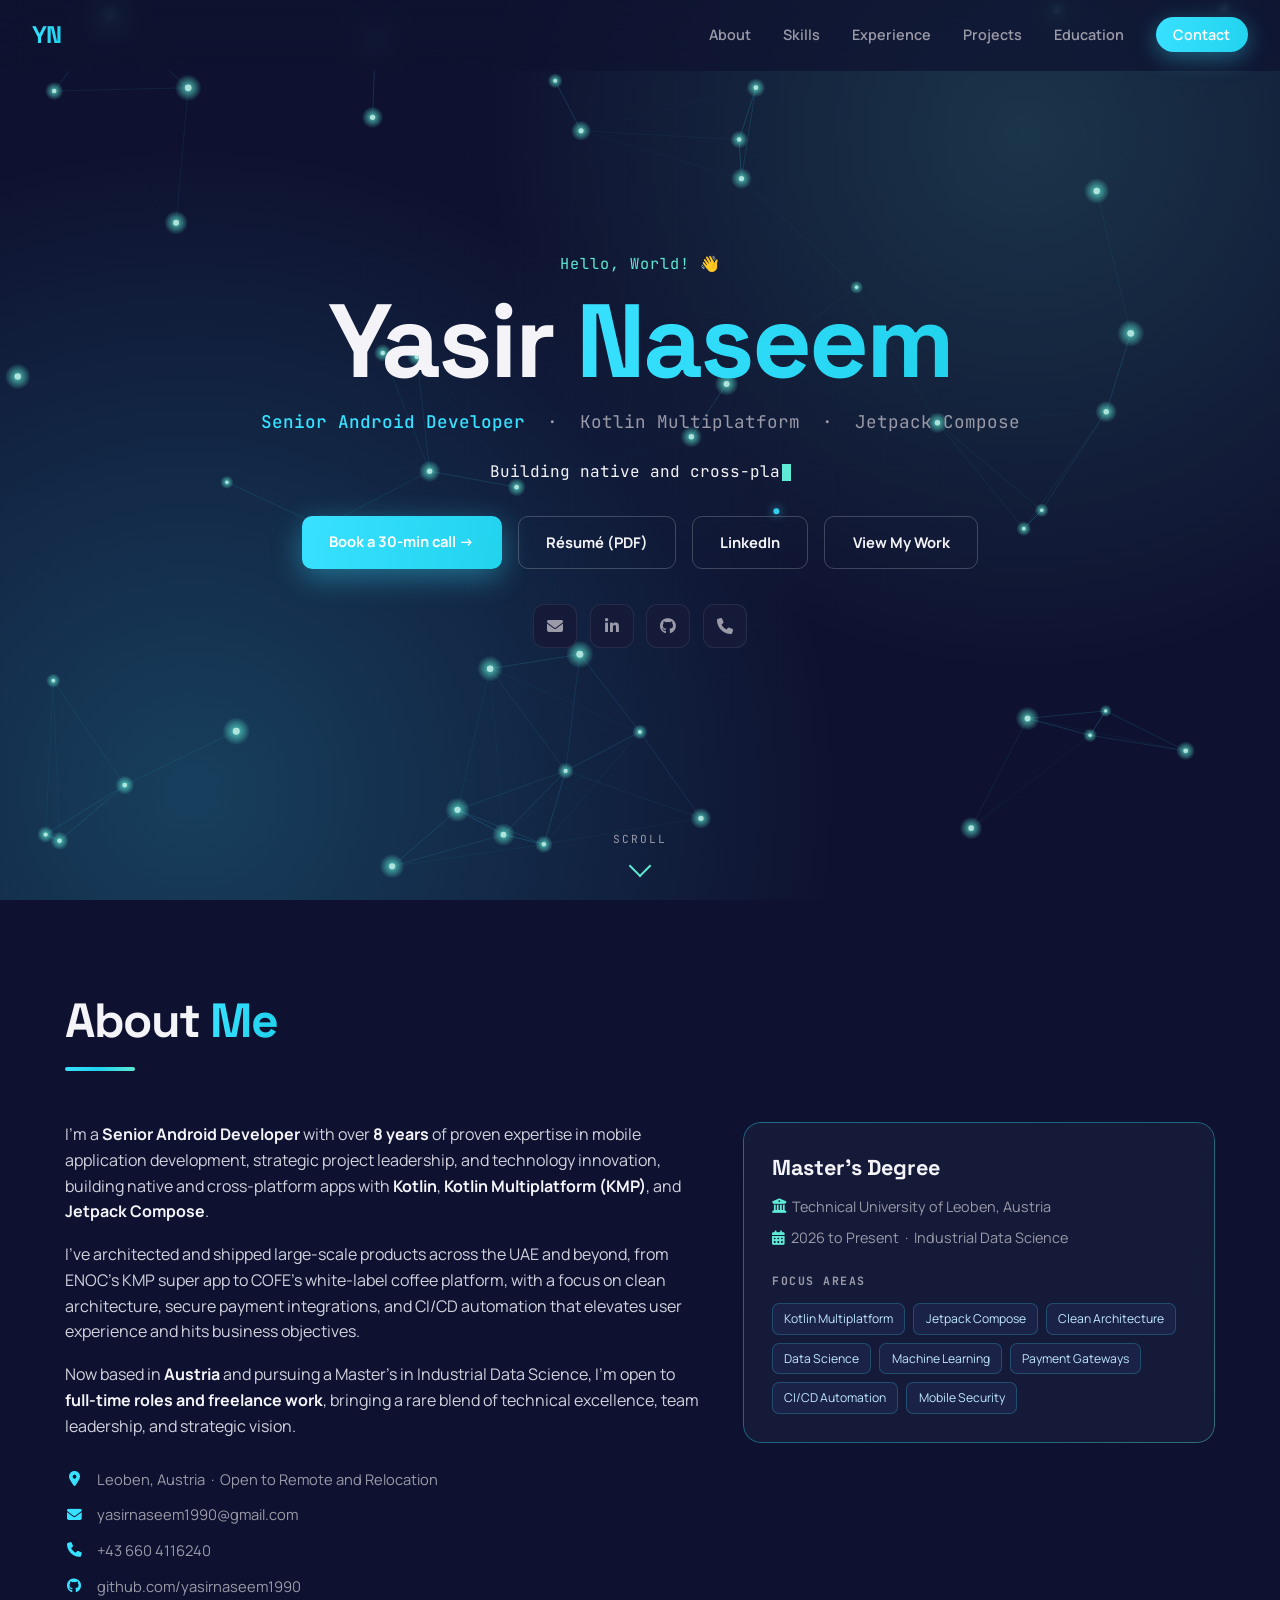
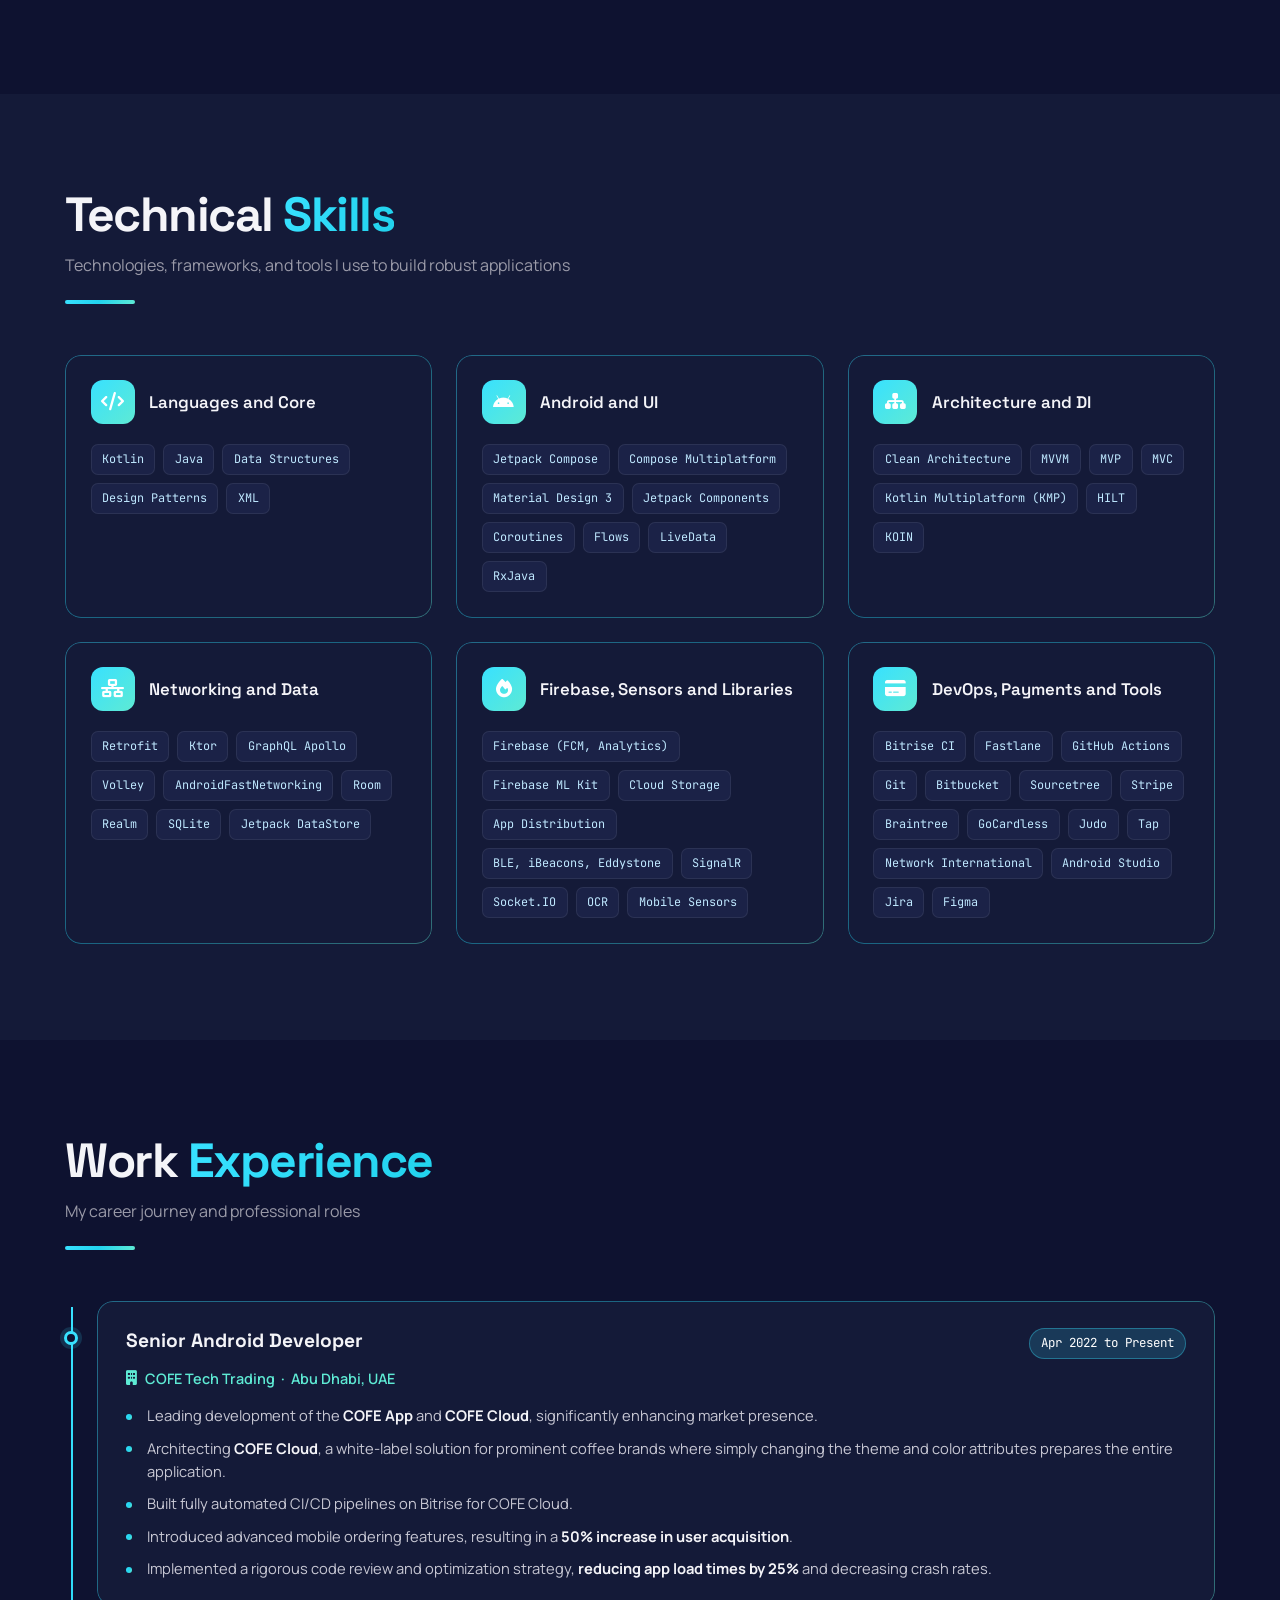
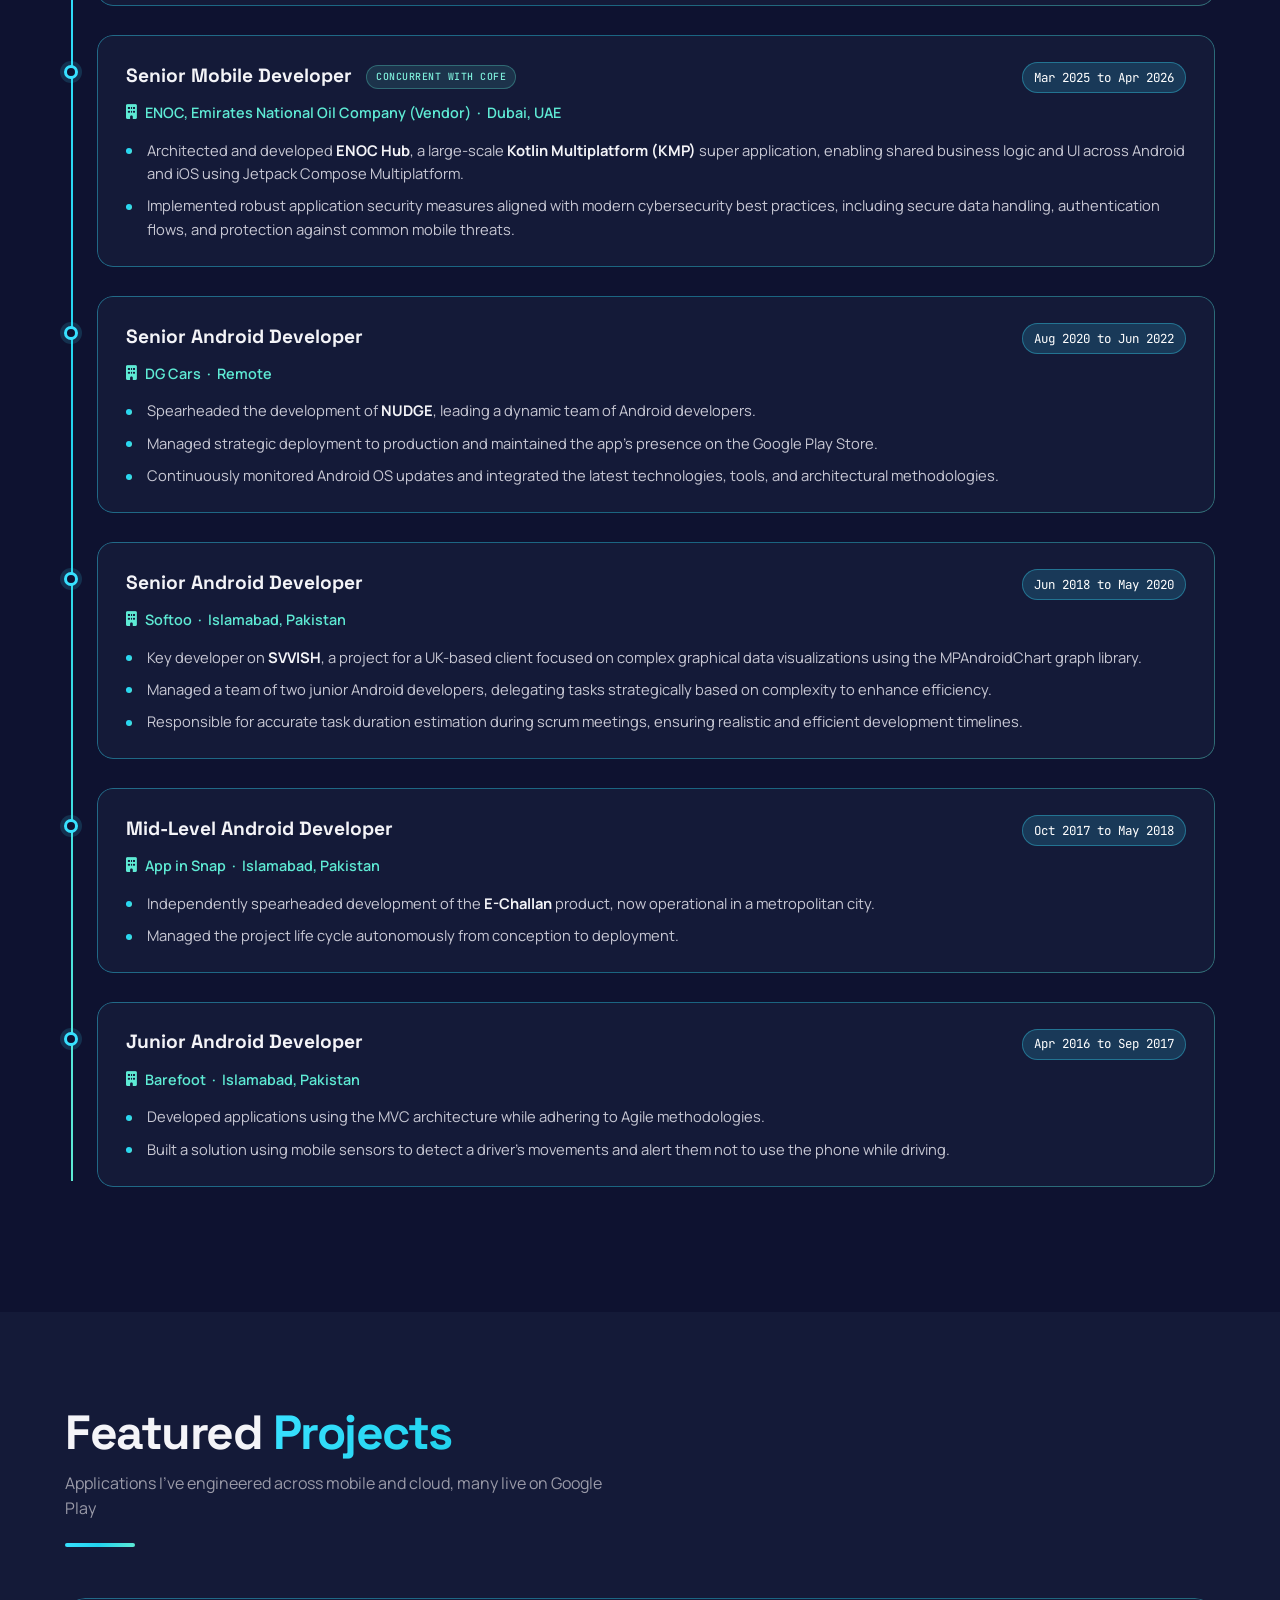
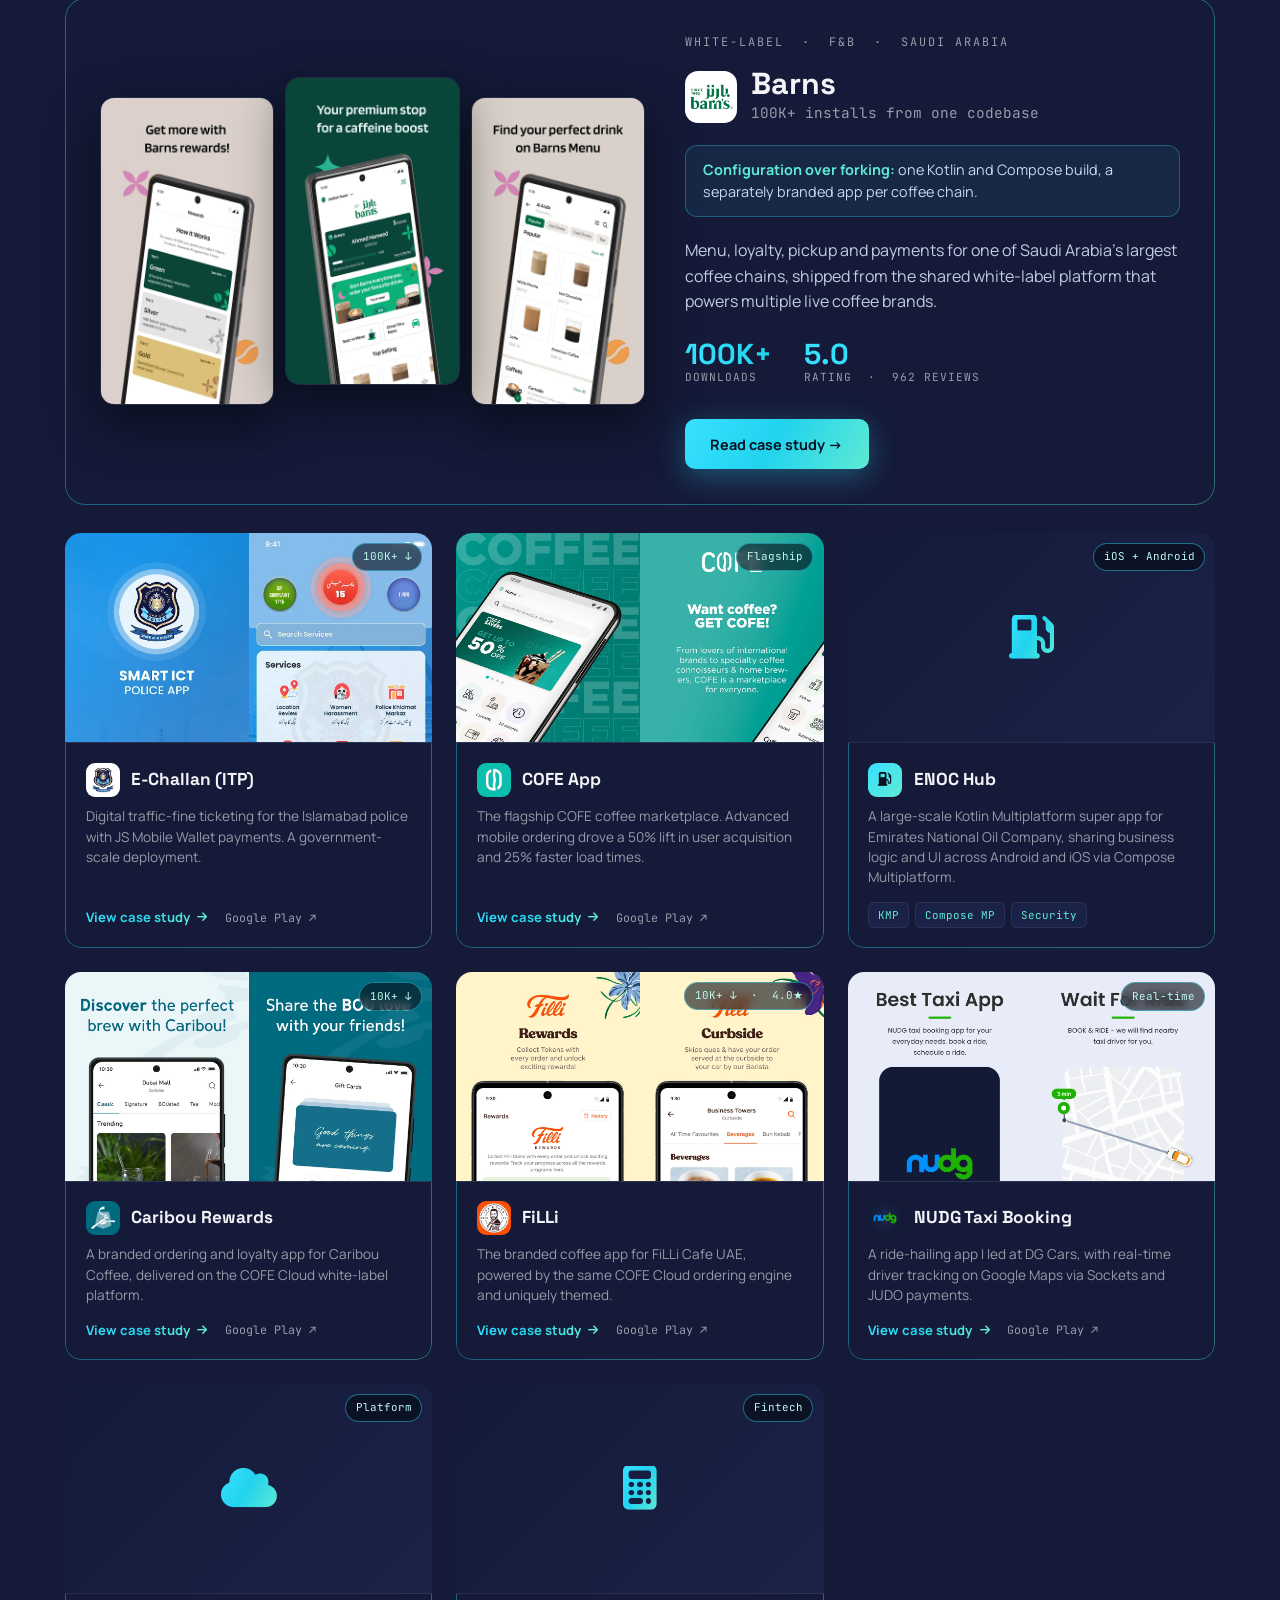
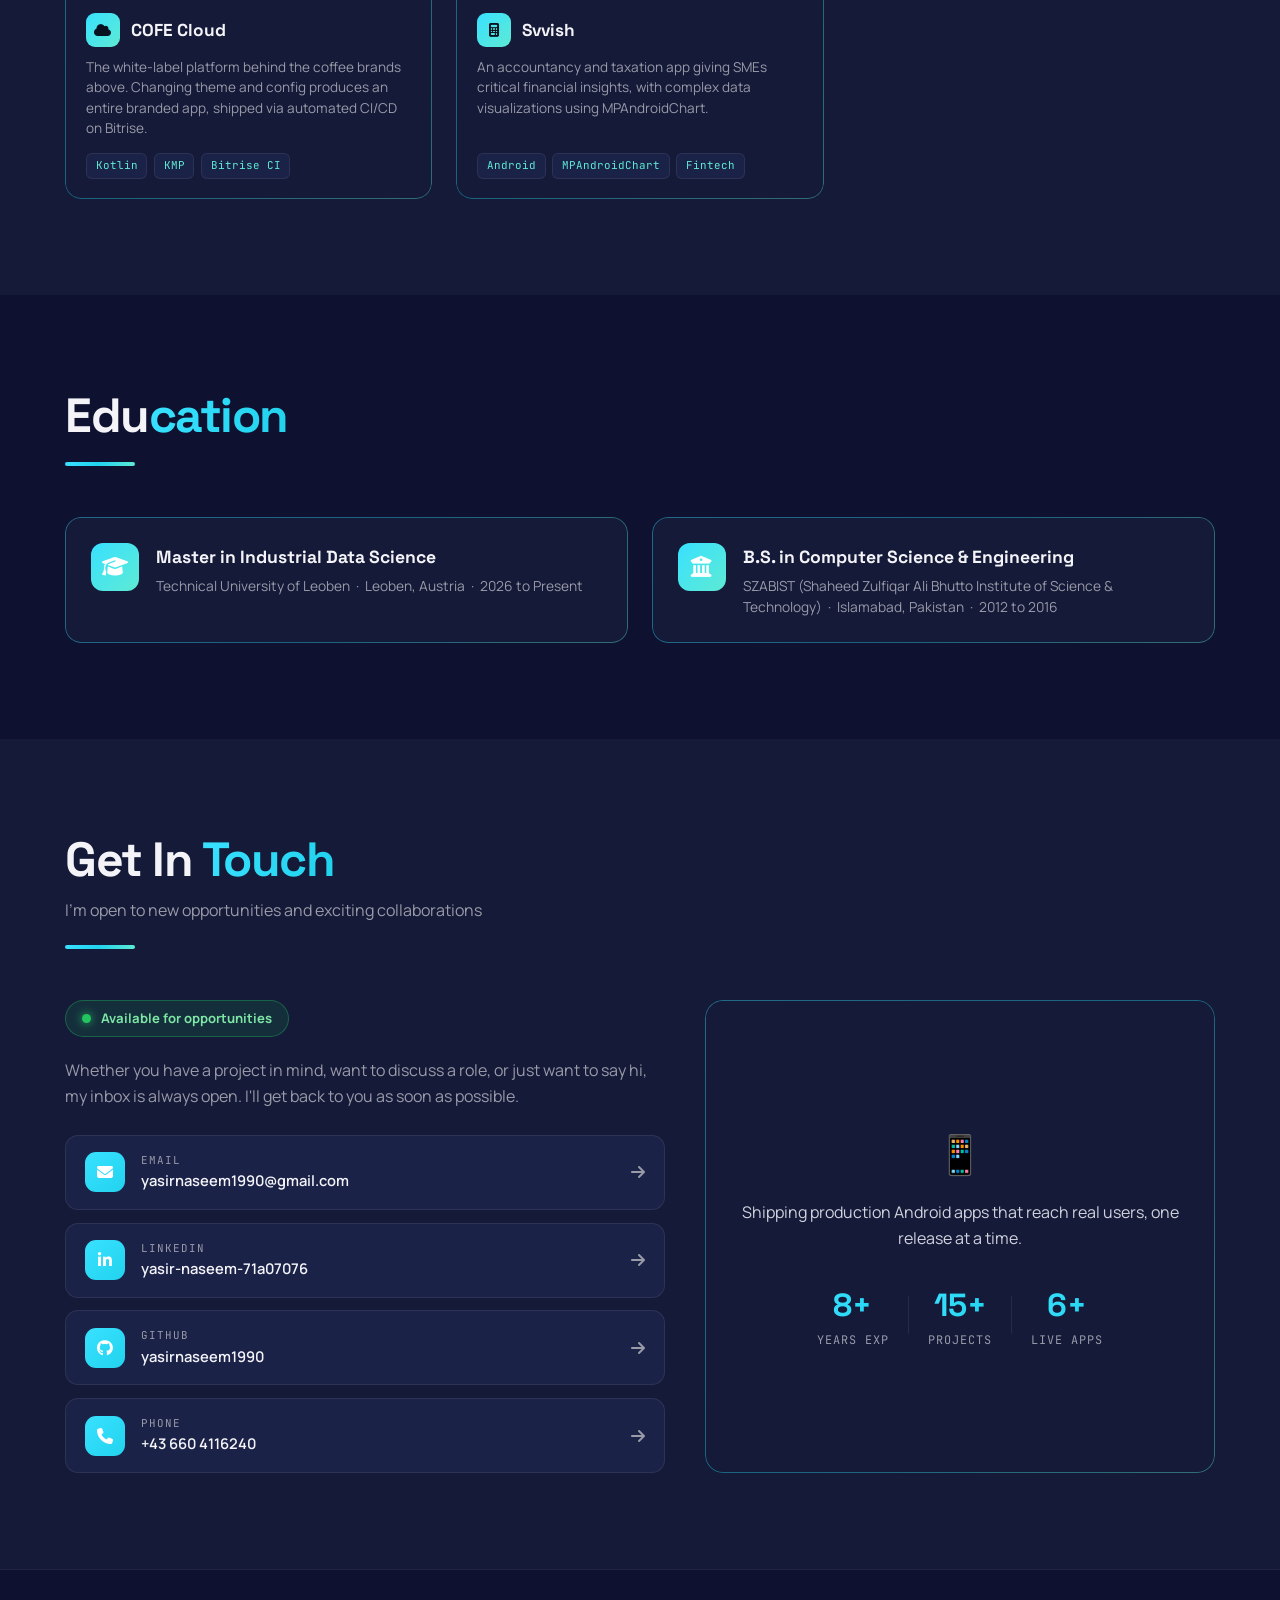
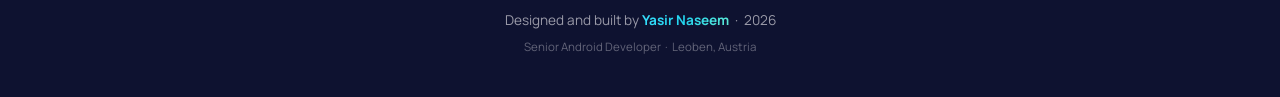
==== index.html @ 38075569 "Add files via upload" ====
<!DOCTYPE html>
<html lang="en">
<head>
    <meta charset="UTF-8">
    <meta name="viewport" content="width=device-width, initial-scale=1.0">
    <title>Yasir Naseem · Senior Android Developer</title>
    <meta name="description" content="Portfolio of Yasir Naseem, Senior Android Developer with 8+ years building native and cross-platform mobile apps with Kotlin, Kotlin Multiplatform (KMP), and Jetpack Compose.">
    <link rel="preconnect" href="https://fonts.googleapis.com">
    <link rel="preconnect" href="https://fonts.gstatic.com" crossorigin>
    <link href="https://fonts.googleapis.com/css2?family=Space+Grotesk:wght@400;500;600;700&family=Manrope:wght@400;500;600;700;800&family=JetBrains+Mono:wght@400;500;700&display=swap" rel="stylesheet">
    <link rel="stylesheet" href="https://cdnjs.cloudflare.com/ajax/libs/font-awesome/6.5.0/css/all.min.css">
    <style>
        *,*::before,*::after{margin:0;padding:0;box-sizing:border-box}

        :root{
            --bg:#0e1230;
            --bg2:#141a38;
            --bg3:#1b2247;
            --purple:#38e1ff;
            --magenta:#22d3ee;
            --orange:#5eead4;
            --grad:linear-gradient(120deg,#38e1ff 0%,#22d3ee 48%,#5eead4 100%);
            --txt:#f4f4f8;
            --txt2:#9a9aa8;
            --line:rgba(255,255,255,.08);
        }

        html{scroll-behavior:smooth}
        body{
            font-family:'Manrope',sans-serif;
            background:var(--bg);color:var(--txt);
            line-height:1.6;overflow-x:hidden;
        }
        img{max-width:100%}
        ::selection{background:rgba(56,225,255,.4)}
        ::-webkit-scrollbar{width:6px}
        ::-webkit-scrollbar-track{background:#0e1230}
        ::-webkit-scrollbar-thumb{background:var(--purple);border-radius:4px}

        .grad-text{
            background:linear-gradient(100deg,#38e1ff,#22d3ee,#5eead4,#38e1ff);
            background-size:300% 100%;
            -webkit-background-clip:text;background-clip:text;color:transparent;
            animation:flow 7s linear infinite;
        }
        @keyframes flow{to{background-position:300% 0}}

        /* gradient border helper */
        .gborder{position:relative;background:var(--bg2)}
        .gborder::before{
            content:"";position:absolute;inset:0;border-radius:inherit;padding:1px;
            background:linear-gradient(130deg,#38e1ff,#22d3ee,#5eead4);
            -webkit-mask:linear-gradient(#000 0 0) content-box,linear-gradient(#000 0 0);
            -webkit-mask-composite:xor;mask-composite:exclude;
            pointer-events:none;opacity:.4;transition:opacity .3s;
        }
        .gborder:hover::before{opacity:1}

        /* ── NAV ── */
        nav{
            position:fixed;top:0;width:100%;z-index:1000;
            padding:1rem 2rem;display:flex;justify-content:space-between;align-items:center;
            backdrop-filter:blur(14px);background:rgba(14,18,48,.72);
            border-bottom:1px solid transparent;transition:border-color .3s;
        }
        nav.scrolled{border-color:var(--line)}
        .nav-logo{font-family:'Space Grotesk';font-size:1.5rem;font-weight:700;text-decoration:none;letter-spacing:-1px}
        .nav-links{display:flex;gap:2rem;list-style:none}
        .nav-links a{color:var(--txt2);text-decoration:none;font-size:.9rem;font-weight:600;transition:color .25s;position:relative}
        .nav-links a:hover,.nav-links a.active{color:var(--txt)}
        .nav-links a.active::after{content:"";position:absolute;left:0;right:0;bottom:-6px;height:2px;background:var(--grad);border-radius:2px}
        .nav-links a.nav-cta{
            padding:.5rem 1.1rem;border-radius:100px;color:#fff;
            background:linear-gradient(100deg,var(--purple),var(--magenta));
            box-shadow:0 6px 22px rgba(56,225,255,.35);
        }
        .nav-links a.nav-cta:hover{color:#fff;filter:brightness(1.1)}
        .nav-links a.nav-cta::after{display:none}
        .hamburger{display:none;flex-direction:column;gap:5px;cursor:pointer}
        .hamburger span{width:24px;height:2px;background:var(--txt);border-radius:2px;transition:.3s}

        /* ── HERO ── */
        #hero{position:relative;min-height:100vh;display:flex;align-items:center;justify-content:center;text-align:center;overflow:hidden;padding:0 1.5rem}
        .hero-glow{position:absolute;inset:0;z-index:0;
            background:
                radial-gradient(circle at 80% 15%,rgba(94,234,212,.16),transparent 42%),
                radial-gradient(circle at 15% 88%,rgba(56,225,255,.22),transparent 48%);}
        .hero-canvas{position:absolute;inset:0;width:100%;height:100%;z-index:0;opacity:.9}
        .hero-grid{position:absolute;inset:0;z-index:0;opacity:.28;
            background-image:linear-gradient(rgba(255,255,255,.03) 1px,transparent 1px),linear-gradient(90deg,rgba(255,255,255,.03) 1px,transparent 1px);
            background-size:52px 52px;
            -webkit-mask:radial-gradient(circle at 50% 45%,#000,transparent 72%);
            mask:radial-gradient(circle at 50% 45%,#000,transparent 72%);}
        .hero-content{position:relative;z-index:2;max-width:900px}
        .hero-greeting{font-family:'JetBrains Mono';color:var(--orange);font-size:.95rem;letter-spacing:1px;margin-bottom:1rem}
        .hero-name{font-family:'Space Grotesk';font-weight:700;font-size:clamp(3rem,10vw,6.5rem);line-height:.95;letter-spacing:-3px}
        .hero-tagline{font-family:'JetBrains Mono';color:var(--txt2);margin-top:1.1rem;font-size:clamp(.85rem,2.2vw,1.1rem)}
        .hero-tagline b{color:var(--purple);font-weight:500}
        .hero-typing{font-size:1rem;color:var(--txt);margin-top:1.4rem;min-height:1.6rem;font-family:'JetBrains Mono'}
        .cursor{display:inline-block;width:9px;height:1.1rem;background:var(--orange);margin-left:2px;vertical-align:middle;animation:blink 1s steps(2) infinite}
        @keyframes blink{50%{opacity:0}}
        .hero-btns{display:flex;gap:1rem;justify-content:center;margin-top:2rem;flex-wrap:wrap}
        .btn-primary,.btn-outline{padding:.85rem 1.7rem;border-radius:10px;font-weight:700;font-size:.92rem;text-decoration:none;transition:.25s;display:inline-block}
        .btn-primary{background:linear-gradient(100deg,var(--purple),var(--magenta));color:#fff;box-shadow:0 8px 30px rgba(56,225,255,.4)}
        .btn-primary:hover{transform:translateY(-2px);filter:brightness(1.08)}
        .btn-outline{border:1px solid rgba(255,255,255,.2);color:var(--txt)}
        .btn-outline:hover{border-color:var(--orange);color:var(--orange)}
        .hero-socials{display:flex;gap:.8rem;justify-content:center;margin-top:2.2rem}
        .social-btn{width:44px;height:44px;border-radius:11px;display:grid;place-items:center;color:var(--txt2);text-decoration:none;background:var(--bg2);border:1px solid var(--line);transition:.25s}
        .social-btn:hover{color:#fff;border-color:transparent;background:linear-gradient(135deg,var(--purple),var(--orange));transform:translateY(-3px)}
        .scroll-hint{position:absolute;bottom:1.6rem;left:50%;transform:translateX(-50%);z-index:2;text-align:center;color:var(--txt2)}
        .scroll-hint span{font-family:'JetBrains Mono';font-size:.7rem;letter-spacing:2px;text-transform:uppercase}
        .arrow-down{width:16px;height:16px;border-right:2px solid var(--orange);border-bottom:2px solid var(--orange);transform:rotate(45deg);margin:.5rem auto 0;animation:bounce 1.8s infinite}
        @keyframes bounce{0%,100%{transform:rotate(45deg) translate(0,0)}50%{transform:rotate(45deg) translate(5px,5px)}}

        /* ── SECTION SHELL ── */
        section{padding:6rem 2rem;position:relative}
        .full-wrap{background:var(--bg2)}
        .wrap,.inner{max-width:1150px;margin:0 auto}
        .sec-head{margin-bottom:3.2rem}
        .sec-title{font-family:'Space Grotesk';font-size:clamp(2rem,5vw,3rem);font-weight:700;letter-spacing:-1.5px;line-height:1.05}
        .sec-sub{color:var(--txt2);margin-top:.8rem;font-size:1rem;max-width:560px}
        .sec-line{width:70px;height:4px;background:var(--grad);border-radius:4px;margin-top:1.3rem}

        /* reveal */
        .reveal{opacity:0;transform:translateY(28px);transition:opacity .7s ease,transform .7s ease}
        .reveal.in{opacity:1;transform:none}
        .reveal.d1{transition-delay:.1s}.reveal.d2{transition-delay:.2s}.reveal.d3{transition-delay:.3s}

        /* ── ABOUT ── */
        .about-grid{display:grid;grid-template-columns:1.15fr .85fr;gap:2.5rem;align-items:start}
        .about-text p{margin-bottom:1.1rem;color:#d2d2de}
        .about-text strong{color:var(--txt);font-weight:700}
        .about-meta{margin-top:1.8rem;display:flex;flex-direction:column;gap:.75rem}
        .meta-row{display:flex;align-items:center;gap:.85rem;color:var(--txt2);font-size:.92rem}
        .meta-row i{color:var(--purple);width:18px;text-align:center}
        .meta-row a{color:var(--txt2);text-decoration:none;transition:color .2s}
        .meta-row a:hover{color:var(--orange)}
        .edu-card{border-radius:18px;padding:1.8rem}
        .edu-card h3{font-family:'Space Grotesk';font-size:1.35rem;font-weight:700}
        .edu-card .uni,.edu-card .yr{color:var(--txt2);font-size:.9rem;margin-top:.55rem;display:flex;align-items:center}
        .edu-card .uni i,.edu-card .yr i{color:var(--orange)}
        .cw{margin-top:1.4rem}
        .cw h4{font-family:'JetBrains Mono';font-size:.72rem;text-transform:uppercase;letter-spacing:1.5px;color:var(--txt2);margin-bottom:.8rem}
        .cw-tags{display:flex;flex-wrap:wrap;gap:.5rem}
        .cw-tag{font-size:.76rem;padding:.32rem .7rem;border-radius:7px;background:var(--bg3);border:1px solid rgba(56,225,255,.22);color:#bfe8ff}

        /* ── SKILLS ── */
        .skills-grid{display:grid;grid-template-columns:repeat(auto-fit,minmax(280px,1fr));gap:1.5rem}
        .skill-box{border-radius:16px;padding:1.6rem}
        .skill-box-head{display:flex;align-items:center;gap:.9rem;margin-bottom:1.2rem}
        .skill-ico{width:44px;height:44px;border-radius:12px;display:grid;place-items:center;font-size:1.15rem;color:#fff;background:linear-gradient(135deg,var(--purple),var(--orange))}
        .skill-box-name{font-family:'Space Grotesk';font-weight:600;font-size:1.05rem}
        .skill-pills{display:flex;flex-wrap:wrap;gap:.5rem}
        .pill{font-family:'JetBrains Mono';font-size:.74rem;padding:.32rem .65rem;border-radius:7px;background:var(--bg3);border:1px solid rgba(255,255,255,.07);color:#bfe8ff}

        /* ── EXPERIENCE ── */
        .timeline{position:relative;padding-left:2rem}
        .timeline::before{content:"";position:absolute;left:6px;top:6px;bottom:6px;width:2px;background:linear-gradient(var(--purple),var(--magenta),var(--orange))}
        .tl-item{position:relative;margin-bottom:1.8rem}
        .tl-dot{position:absolute;left:-2rem;top:1.9rem;width:14px;height:14px;border-radius:50%;background:var(--bg);border:3px solid var(--purple);box-shadow:0 0 0 4px rgba(56,225,255,.15);transform:translateX(-1px)}
        .exp-card{border-radius:16px;padding:1.6rem 1.8rem}
        .exp-top{display:flex;justify-content:space-between;align-items:baseline;flex-wrap:wrap;gap:.4rem}
        .exp-role{font-family:'Space Grotesk';font-size:1.2rem;font-weight:700}
        .concur{display:inline-block;vertical-align:middle;margin-left:.6rem;font-family:'JetBrains Mono';font-size:.62rem;font-weight:500;letter-spacing:.5px;text-transform:uppercase;padding:.2rem .55rem;border-radius:100px;color:#7ff0dd;background:rgba(94,234,212,.12);border:1px solid rgba(94,234,212,.3)}
        .exp-period{font-family:'JetBrains Mono';font-size:.78rem;color:#fff;padding:.28rem .7rem;border-radius:100px;background:rgba(56,225,255,.16);border:1px solid rgba(56,225,255,.35)}
        .exp-co{color:var(--orange);font-size:.9rem;font-weight:600;margin:.5rem 0 .9rem;display:flex;align-items:center;gap:.5rem}
        .exp-list{list-style:none;display:flex;flex-direction:column;gap:.55rem}
        .exp-list li{position:relative;padding-left:1.3rem;color:#c8c8d4;font-size:.92rem}
        .exp-list li::before{content:"";position:absolute;left:0;top:.6rem;width:6px;height:6px;border-radius:50%;background:var(--grad)}
        .exp-list strong{color:var(--txt);font-weight:700}

        /* ── PROJECTS ── */
        .projects-grid{display:grid;grid-template-columns:repeat(auto-fit,minmax(300px,1fr));gap:1.5rem}
        .proj-card{border-radius:16px;padding:1.6rem;display:flex;flex-direction:column;transition:transform .25s}
        .proj-card:hover{transform:translateY(-5px)}
        .proj-head{display:flex;justify-content:space-between;align-items:center;margin-bottom:1rem}
        .proj-ico{width:46px;height:46px;border-radius:12px;display:grid;place-items:center;font-size:1.25rem;color:#fff;background:linear-gradient(135deg,var(--purple),var(--magenta))}
        .proj-ico.logo{background:#fff;overflow:hidden}
        .proj-ico.logo img{width:100%;height:100%;object-fit:cover}
        .proj-date{font-family:'JetBrains Mono';font-size:.7rem;color:var(--txt2);text-align:right}
        .proj-name{font-family:'Space Grotesk';font-size:1.2rem;font-weight:700;margin-bottom:.55rem}
        .proj-desc{color:var(--txt2);font-size:.88rem;line-height:1.55;flex:1}
        .proj-tech{display:flex;flex-wrap:wrap;gap:.4rem;margin-top:1rem}
        .tech-tag{font-family:'JetBrains Mono';font-size:.68rem;background:var(--bg3);border:1px solid rgba(255,255,255,.07);color:var(--orange);padding:.22rem .55rem;border-radius:6px}
        .proj-link{display:inline-flex;align-items:center;gap:.45rem;margin-top:1.1rem;font-size:.82rem;font-weight:700;color:#fff;text-decoration:none;transition:gap .25s}
        .proj-link span{background:var(--grad);-webkit-background-clip:text;background-clip:text;color:transparent}
        .proj-link:hover{gap:.75rem}
        .proj-link i{font-size:.72rem;color:var(--orange)}
        .proj-actions{display:flex;align-items:center;gap:1.1rem;margin-top:1.1rem;flex-wrap:wrap}
        .proj-actions .proj-link{margin-top:0}
        .proj-play{font-family:'JetBrains Mono';font-size:.73rem;color:var(--txt2);text-decoration:none;transition:color .2s}
        .proj-play:hover{color:var(--orange)}
        /* ── Featured front-cover card ── */
        .feat{display:grid;grid-template-columns:1.1fr 1fr;gap:2.5rem;align-items:center;border-radius:20px;padding:2.2rem;margin-bottom:1.8rem}
        .feat-shots{display:flex;gap:.7rem;align-items:center;justify-content:center}
        .feat-shots img{width:32%;border-radius:14px;border:1px solid var(--line);box-shadow:0 18px 50px rgba(0,0,0,.5)}
        .feat-shots img:nth-child(2){transform:translateY(-20px)}
        .feat-kicker{font-family:'JetBrains Mono';font-size:.74rem;letter-spacing:2px;text-transform:uppercase;color:var(--txt2);margin-bottom:1rem}
        .feat-head{display:flex;align-items:center;gap:.9rem;margin-bottom:1.2rem}
        .feat-head .fl{width:52px;height:52px;border-radius:13px;overflow:hidden;background:#fff;flex-shrink:0}
        .feat-head .fl img{width:100%;height:100%;object-fit:cover}
        .feat-head h3{font-family:'Space Grotesk';font-size:1.9rem;font-weight:700;line-height:1.05}
        .feat-head .sub{color:var(--txt2);font-size:.9rem;font-family:'JetBrains Mono'}
        .feat-pill{border:1px solid rgba(56,225,255,.3);background:rgba(56,225,255,.07);border-radius:12px;padding:.85rem 1.05rem;font-size:.9rem;line-height:1.5;color:#c8d8f0;margin-bottom:1.3rem}
        .feat-pill b{color:#5eead4}
        .feat-desc{color:#c3cbe6;margin-bottom:1.6rem;max-width:520px}
        .feat-cta{display:flex;align-items:center;gap:2rem;flex-wrap:wrap}
        .feat-stat{display:flex;flex-direction:column}
        .feat-stat .num{font-family:'Space Grotesk';font-size:1.8rem;font-weight:700;line-height:1}
        .feat-stat .lbl{font-family:'JetBrains Mono';font-size:.7rem;text-transform:uppercase;letter-spacing:1px;color:var(--txt2)}
        .feat-btn{padding:.85rem 1.6rem;border-radius:10px;font-weight:700;font-size:.9rem;text-decoration:none;color:#06121f;background:var(--grad);box-shadow:0 8px 30px rgba(56,225,255,.3);transition:.2s;display:inline-flex;align-items:center;gap:.5rem}
        .feat-btn:hover{transform:translateY(-2px)}
        /* ── Showcase grid ── */
        .showcase{display:grid;grid-template-columns:repeat(auto-fill,minmax(300px,1fr));gap:1.5rem}
        .vcard{border-radius:16px;overflow:hidden;display:flex;flex-direction:column}
        .vcard-media{display:flex;height:210px;overflow:hidden;background:var(--bg3);position:relative;border-bottom:1px solid var(--line)}
        .vcard-media img{width:50%;height:100%;object-fit:cover;object-position:top}
        .vcard-media.single img{width:100%;object-fit:cover;object-position:center}
        .vcard-media.grad{display:grid;place-items:center;background:linear-gradient(135deg,#141a38,#1b2247)}
        .vcard-media.grad i{font-size:2.8rem;background:var(--grad);-webkit-background-clip:text;background-clip:text;color:transparent}
        .vcard-media .dl{position:absolute;top:10px;right:10px;font-family:'JetBrains Mono';font-size:.68rem;background:rgba(6,10,20,.6);backdrop-filter:blur(4px);color:#bff8ee;padding:.28rem .6rem;border-radius:100px;border:1px solid rgba(56,225,255,.45)}
        .vcard-body{padding:1.2rem 1.3rem;display:flex;flex-direction:column;gap:.6rem;flex:1}
        .vcard-top{display:flex;align-items:center;gap:.7rem}
        .vcard-top .vl{width:34px;height:34px;border-radius:9px;overflow:hidden;background:#fff;flex-shrink:0}
        .vcard-top .vl img{width:100%;height:100%;object-fit:cover}
        .vcard-top h4{font-family:'Space Grotesk';font-size:1.08rem;font-weight:700}
        .vcard-body p{color:var(--txt2);font-size:.85rem;line-height:1.5;flex:1}
        .vcard .proj-actions{margin-top:.3rem}
        @media(max-width:760px){.feat{grid-template-columns:1fr;gap:1.6rem;padding:1.5rem}.feat-shots img:nth-child(2){transform:none}}

        /* ── EDUCATION ── */
        .edu-grid{display:grid;grid-template-columns:repeat(auto-fit,minmax(320px,1fr));gap:1.5rem}
        .ed-card{border-radius:16px;padding:1.6rem;display:flex;gap:1.1rem;align-items:flex-start}
        .ed-ico{width:48px;height:48px;border-radius:12px;display:grid;place-items:center;font-size:1.3rem;color:#fff;background:linear-gradient(135deg,var(--purple),var(--orange));flex-shrink:0}
        .ed-info h4{font-family:'Space Grotesk';font-size:1.1rem;font-weight:700;margin-bottom:.35rem}
        .ed-info p{color:var(--txt2);font-size:.86rem;line-height:1.5}

        /* ── CONTACT ── */
        .contact-grid{display:grid;grid-template-columns:1fr .85fr;gap:2.5rem;align-items:stretch}
        .avail-badge{display:inline-flex;align-items:center;gap:.6rem;font-size:.82rem;font-weight:700;padding:.45rem 1rem;border-radius:100px;background:rgba(34,197,94,.12);border:1px solid rgba(34,197,94,.35);color:#7ee6a4}
        .avail-dot{width:9px;height:9px;border-radius:50%;background:#22c55e;box-shadow:0 0 10px #22c55e}
        .contact-intro{color:var(--txt2);margin:1.3rem 0 1.6rem;font-size:1rem;line-height:1.6}
        .contact-links{display:flex;flex-direction:column;gap:.8rem}
        .cl-item{display:flex;align-items:center;gap:1rem;padding:1rem 1.2rem;border-radius:13px;text-decoration:none;background:var(--bg3);border:1px solid var(--line);transition:.25s}
        .cl-item:hover{border-color:transparent;background:linear-gradient(100deg,rgba(56,225,255,.16),rgba(94,234,212,.12))}
        .cl-ico{width:40px;height:40px;border-radius:11px;display:grid;place-items:center;color:#fff;background:linear-gradient(135deg,var(--purple),var(--magenta));flex-shrink:0}
        .cl-label{font-family:'JetBrains Mono';font-size:.68rem;text-transform:uppercase;letter-spacing:1px;color:var(--txt2)}
        .cl-val{color:var(--txt);font-weight:600;font-size:.92rem}
        .cl-arr{margin-left:auto;color:var(--txt2);transition:.25s}
        .cl-item:hover .cl-arr{color:var(--orange);transform:translateX(4px)}
        .stat-panel{border-radius:18px;padding:2.2rem;display:flex;flex-direction:column;justify-content:center;text-align:center}
        .stat-emoji{font-size:2.4rem;margin-bottom:1rem}
        .stat-panel>p{color:#d2d2de;font-size:1rem;margin-bottom:1.8rem}
        .stats{display:flex;align-items:center;justify-content:center;gap:1.2rem}
        .stat-num{font-family:'Space Grotesk';font-size:2rem;font-weight:700}
        .stat-lbl{font-size:.74rem;color:var(--txt2);text-transform:uppercase;letter-spacing:1px;font-family:'JetBrains Mono'}
        .stat-div{width:1px;height:38px;background:var(--line)}

        /* ── FOOTER ── */
        footer{text-align:center;padding:2.5rem 2rem;border-top:1px solid var(--line);color:var(--txt2);font-size:.85rem}
        footer span{background:var(--grad);-webkit-background-clip:text;background-clip:text;color:transparent;font-weight:700}

        /* ── RESPONSIVE ── */
        @media(max-width:820px){
            .about-grid,.contact-grid{grid-template-columns:1fr}
            .nav-links{position:fixed;top:0;right:-100%;height:100vh;width:70%;max-width:300px;flex-direction:column;justify-content:center;align-items:center;gap:2rem;background:rgba(14,18,48,.97);backdrop-filter:blur(20px);transition:right .35s;padding:2rem}
            .nav-links.open{right:0}
            .hamburger{display:flex;z-index:1001}
            section{padding:4.5rem 1.4rem}
        }
    </style>
</head>
<body>

<!-- ══ NAV ══ -->
<nav id="navbar">
    <a href="#hero" class="nav-logo grad-text">YN</a>
    <ul class="nav-links" id="navLinks">
        <li><a href="#about">About</a></li>
        <li><a href="#skills">Skills</a></li>
        <li><a href="#experience">Experience</a></li>
        <li><a href="#projects">Projects</a></li>
        <li><a href="#education">Education</a></li>
        <li><a href="#contact" class="nav-cta">Contact</a></li>
    </ul>
    <div class="hamburger" id="ham" onclick="toggleNav()"><span></span><span></span><span></span></div>
</nav>

<!-- ══ HERO ══ -->
<section id="hero">
    <div class="hero-glow"></div>
    <canvas class="hero-canvas" id="heroGraph"></canvas>
    <div class="hero-grid"></div>
    <div class="hero-content">
        <p class="hero-greeting">Hello, World! 👋</p>
        <h1 class="hero-name">Yasir <span class="grad-text">Naseem</span></h1>
        <p class="hero-tagline"><b>Senior Android Developer</b> &nbsp;·&nbsp; Kotlin Multiplatform &nbsp;·&nbsp; Jetpack Compose</p>
        <div class="hero-typing"><span id="typed"></span><span class="cursor"></span></div>
        <div class="hero-btns">
            <a href="https://calendly.com/yasirnaseem" target="_blank" rel="noopener" class="btn-primary">Book a 30-min call →</a>
            <a href="assets/Yasir-Naseem-Resume.pdf" target="_blank" class="btn-outline">Résumé (PDF)</a>
            <a href="https://www.linkedin.com/in/yasir-naseem-71a07076/" target="_blank" rel="noopener" class="btn-outline">LinkedIn</a>
            <a href="#projects" class="btn-outline">View My Work</a>
        </div>
        <div class="hero-socials">
            <a href="mailto:yasirnaseem1990@gmail.com" class="social-btn" title="Email"><i class="fas fa-envelope"></i></a>
            <a href="https://www.linkedin.com/in/yasir-naseem-71a07076/" target="_blank" class="social-btn" title="LinkedIn"><i class="fab fa-linkedin-in"></i></a>
            <a href="https://github.com/yasirnaseem1990" target="_blank" class="social-btn" title="GitHub"><i class="fab fa-github"></i></a>
            <a href="tel:+436604116240" class="social-btn" title="Phone"><i class="fas fa-phone"></i></a>
        </div>
    </div>
    <div class="scroll-hint"><span>Scroll</span><div class="arrow-down"></div></div>
</section>

<!-- ══ ABOUT ══ -->
<section id="about">
    <div class="wrap">
        <div class="sec-head reveal">
            <h2 class="sec-title">About <span class="grad-text">Me</span></h2>
            <div class="sec-line"></div>
        </div>
        <div class="about-grid">
            <div class="about-text reveal">
                <p>I'm a <strong>Senior Android Developer</strong> with over <strong>8 years</strong> of proven expertise in mobile application development, strategic project leadership, and technology innovation, building native and cross-platform apps with <strong>Kotlin</strong>, <strong>Kotlin Multiplatform (KMP)</strong>, and <strong>Jetpack Compose</strong>.</p>
                <p>I've architected and shipped large-scale products across the UAE and beyond, from ENOC's KMP super app to COFE's white-label coffee platform, with a focus on clean architecture, secure payment integrations, and CI/CD automation that elevates user experience and hits business objectives.</p>
                <p>Now based in <strong>Austria</strong> and pursuing a Master's in Industrial Data Science, I'm open to <strong>full-time roles and freelance work</strong>, bringing a rare blend of technical excellence, team leadership, and strategic vision.</p>
                <div class="about-meta">
                    <div class="meta-row"><i class="fas fa-map-marker-alt"></i><span>Leoben, Austria &nbsp;·&nbsp; Open to Remote and Relocation</span></div>
                    <div class="meta-row"><i class="fas fa-envelope"></i><a href="mailto:yasirnaseem1990@gmail.com">yasirnaseem1990@gmail.com</a></div>
                    <div class="meta-row"><i class="fas fa-phone"></i><a href="tel:+436604116240">+43 660 4116240</a></div>
                    <div class="meta-row"><i class="fab fa-github"></i><a href="https://github.com/yasirnaseem1990" target="_blank">github.com/yasirnaseem1990</a></div>
                </div>
            </div>
            <div class="edu-card gborder reveal d2">
                <h3>Master's Degree</h3>
                <p class="uni"><i class="fas fa-university"></i>&nbsp; Technical University of Leoben, Austria</p>
                <p class="yr"><i class="fas fa-calendar-alt"></i>&nbsp; 2026 to Present &nbsp;·&nbsp; Industrial Data Science</p>
                <div class="cw">
                    <h4>Focus Areas</h4>
                    <div class="cw-tags">
                        <span class="cw-tag">Kotlin Multiplatform</span>
                        <span class="cw-tag">Jetpack Compose</span>
                        <span class="cw-tag">Clean Architecture</span>
                        <span class="cw-tag">Data Science</span>
                        <span class="cw-tag">Machine Learning</span>
                        <span class="cw-tag">Payment Gateways</span>
                        <span class="cw-tag">CI/CD Automation</span>
                        <span class="cw-tag">Mobile Security</span>
                    </div>
                </div>
            </div>
        </div>
    </div>
</section>

<!-- ══ SKILLS ══ -->
<section id="skills" class="full-wrap">
    <div class="inner">
        <div class="sec-head reveal">
            <h2 class="sec-title">Technical <span class="grad-text">Skills</span></h2>
            <p class="sec-sub">Technologies, frameworks, and tools I use to build robust applications</p>
            <div class="sec-line"></div>
        </div>
        <div class="skills-grid">
            <div class="skill-box gborder reveal">
                <div class="skill-box-head"><div class="skill-ico"><i class="fas fa-code"></i></div><span class="skill-box-name">Languages and Core</span></div>
                <div class="skill-pills">
                    <span class="pill">Kotlin</span><span class="pill">Java</span>
                    <span class="pill">Data Structures</span><span class="pill">Design Patterns</span><span class="pill">XML</span>
                </div>
            </div>
            <div class="skill-box gborder reveal d1">
                <div class="skill-box-head"><div class="skill-ico"><i class="fab fa-android"></i></div><span class="skill-box-name">Android and UI</span></div>
                <div class="skill-pills">
                    <span class="pill">Jetpack Compose</span><span class="pill">Compose Multiplatform</span>
                    <span class="pill">Material Design 3</span><span class="pill">Jetpack Components</span>
                    <span class="pill">Coroutines</span><span class="pill">Flows</span>
                    <span class="pill">LiveData</span><span class="pill">RxJava</span>
                </div>
            </div>
            <div class="skill-box gborder reveal d2">
                <div class="skill-box-head"><div class="skill-ico"><i class="fas fa-sitemap"></i></div><span class="skill-box-name">Architecture and DI</span></div>
                <div class="skill-pills">
                    <span class="pill">Clean Architecture</span><span class="pill">MVVM</span>
                    <span class="pill">MVP</span><span class="pill">MVC</span>
                    <span class="pill">Kotlin Multiplatform (KMP)</span><span class="pill">HILT</span><span class="pill">KOIN</span>
                </div>
            </div>
            <div class="skill-box gborder reveal">
                <div class="skill-box-head"><div class="skill-ico"><i class="fas fa-network-wired"></i></div><span class="skill-box-name">Networking and Data</span></div>
                <div class="skill-pills">
                    <span class="pill">Retrofit</span><span class="pill">Ktor</span>
                    <span class="pill">GraphQL Apollo</span><span class="pill">Volley</span>
                    <span class="pill">AndroidFastNetworking</span><span class="pill">Room</span>
                    <span class="pill">Realm</span><span class="pill">SQLite</span><span class="pill">Jetpack DataStore</span>
                </div>
            </div>
            <div class="skill-box gborder reveal d1">
                <div class="skill-box-head"><div class="skill-ico"><i class="fas fa-fire"></i></div><span class="skill-box-name">Firebase, Sensors and Libraries</span></div>
                <div class="skill-pills">
                    <span class="pill">Firebase (FCM, Analytics)</span><span class="pill">Firebase ML Kit</span>
                    <span class="pill">Cloud Storage</span><span class="pill">App Distribution</span>
                    <span class="pill">BLE, iBeacons, Eddystone</span><span class="pill">SignalR</span>
                    <span class="pill">Socket.IO</span><span class="pill">OCR</span><span class="pill">Mobile Sensors</span>
                </div>
            </div>
            <div class="skill-box gborder reveal d2">
                <div class="skill-box-head"><div class="skill-ico"><i class="fas fa-credit-card"></i></div><span class="skill-box-name">DevOps, Payments and Tools</span></div>
                <div class="skill-pills">
                    <span class="pill">Bitrise CI</span><span class="pill">Fastlane</span>
                    <span class="pill">GitHub Actions</span><span class="pill">Git</span>
                    <span class="pill">Bitbucket</span><span class="pill">Sourcetree</span>
                    <span class="pill">Stripe</span><span class="pill">Braintree</span>
                    <span class="pill">GoCardless</span><span class="pill">Judo</span>
                    <span class="pill">Tap</span><span class="pill">Network International</span>
                    <span class="pill">Android Studio</span><span class="pill">Jira</span><span class="pill">Figma</span>
                </div>
            </div>
        </div>
    </div>
</section>

<!-- ══ EXPERIENCE ══ -->
<section id="experience">
    <div class="wrap">
        <div class="sec-head reveal">
            <h2 class="sec-title">Work <span class="grad-text">Experience</span></h2>
            <p class="sec-sub">My career journey and professional roles</p>
            <div class="sec-line"></div>
        </div>
        <div class="timeline">
            <div class="tl-item reveal">
                <div class="tl-dot"></div>
                <div class="exp-card gborder">
                    <div class="exp-top"><span class="exp-role">Senior Android Developer</span><span class="exp-period">Apr 2022 to Present</span></div>
                    <p class="exp-co"><i class="fas fa-building"></i>COFE Tech Trading &nbsp;·&nbsp; Abu Dhabi, UAE</p>
                    <ul class="exp-list">
                        <li>Leading development of the <strong>COFE App</strong> and <strong>COFE Cloud</strong>, significantly enhancing market presence.</li>
                        <li>Architecting <strong>COFE Cloud</strong>, a white-label solution for prominent coffee brands where simply changing the theme and color attributes prepares the entire application.</li>
                        <li>Built fully automated CI/CD pipelines on Bitrise for COFE Cloud.</li>
                        <li>Introduced advanced mobile ordering features, resulting in a <strong>50% increase in user acquisition</strong>.</li>
                        <li>Implemented a rigorous code review and optimization strategy, <strong>reducing app load times by 25%</strong> and decreasing crash rates.</li>
                    </ul>
                </div>
            </div>
            <div class="tl-item reveal d1">
                <div class="tl-dot"></div>
                <div class="exp-card gborder">
                    <div class="exp-top"><span class="exp-role">Senior Mobile Developer <span class="concur">Concurrent with COFE</span></span><span class="exp-period">Mar 2025 to Apr 2026</span></div>
                    <p class="exp-co"><i class="fas fa-building"></i>ENOC, Emirates National Oil Company (Vendor) &nbsp;·&nbsp; Dubai, UAE</p>
                    <ul class="exp-list">
                        <li>Architected and developed <strong>ENOC Hub</strong>, a large-scale <strong>Kotlin Multiplatform (KMP)</strong> super application, enabling shared business logic and UI across Android and iOS using Jetpack Compose Multiplatform.</li>
                        <li>Implemented robust application security measures aligned with modern cybersecurity best practices, including secure data handling, authentication flows, and protection against common mobile threats.</li>
                    </ul>
                </div>
            </div>
            <div class="tl-item reveal d2">
                <div class="tl-dot"></div>
                <div class="exp-card gborder">
                    <div class="exp-top"><span class="exp-role">Senior Android Developer</span><span class="exp-period">Aug 2020 to Jun 2022</span></div>
                    <p class="exp-co"><i class="fas fa-building"></i>DG Cars &nbsp;·&nbsp; Remote</p>
                    <ul class="exp-list">
                        <li>Spearheaded the development of <strong>NUDGE</strong>, leading a dynamic team of Android developers.</li>
                        <li>Managed strategic deployment to production and maintained the app's presence on the Google Play Store.</li>
                        <li>Continuously monitored Android OS updates and integrated the latest technologies, tools, and architectural methodologies.</li>
                    </ul>
                </div>
            </div>
            <div class="tl-item reveal">
                <div class="tl-dot"></div>
                <div class="exp-card gborder">
                    <div class="exp-top"><span class="exp-role">Senior Android Developer</span><span class="exp-period">Jun 2018 to May 2020</span></div>
                    <p class="exp-co"><i class="fas fa-building"></i>Softoo &nbsp;·&nbsp; Islamabad, Pakistan</p>
                    <ul class="exp-list">
                        <li>Key developer on <strong>SVVISH</strong>, a project for a UK-based client focused on complex graphical data visualizations using the MPAndroidChart graph library.</li>
                        <li>Managed a team of two junior Android developers, delegating tasks strategically based on complexity to enhance efficiency.</li>
                        <li>Responsible for accurate task duration estimation during scrum meetings, ensuring realistic and efficient development timelines.</li>
                    </ul>
                </div>
            </div>
            <div class="tl-item reveal d1">
                <div class="tl-dot"></div>
                <div class="exp-card gborder">
                    <div class="exp-top"><span class="exp-role">Mid-Level Android Developer</span><span class="exp-period">Oct 2017 to May 2018</span></div>
                    <p class="exp-co"><i class="fas fa-building"></i>App in Snap &nbsp;·&nbsp; Islamabad, Pakistan</p>
                    <ul class="exp-list">
                        <li>Independently spearheaded development of the <strong>E-Challan</strong> product, now operational in a metropolitan city.</li>
                        <li>Managed the project life cycle autonomously from conception to deployment.</li>
                    </ul>
                </div>
            </div>
            <div class="tl-item reveal d2">
                <div class="tl-dot"></div>
                <div class="exp-card gborder">
                    <div class="exp-top"><span class="exp-role">Junior Android Developer</span><span class="exp-period">Apr 2016 to Sep 2017</span></div>
                    <p class="exp-co"><i class="fas fa-building"></i>Barefoot &nbsp;·&nbsp; Islamabad, Pakistan</p>
                    <ul class="exp-list">
                        <li>Developed applications using the MVC architecture while adhering to Agile methodologies.</li>
                        <li>Built a solution using mobile sensors to detect a driver's movements and alert them not to use the phone while driving.</li>
                    </ul>
                </div>
            </div>
        </div>
    </div>
</section>

<!-- ══ PROJECTS ══ -->
<section id="projects" class="full-wrap">
    <div class="inner">
        <div class="sec-head reveal">
            <h2 class="sec-title">Featured <span class="grad-text">Projects</span></h2>
            <p class="sec-sub">Applications I've engineered across mobile and cloud, many live on Google Play</p>
            <div class="sec-line"></div>
        </div>
        <div class="feat gborder reveal">
            <div class="feat-shots">
                <img src="assets/barns/barns-1.webp" alt="Barns rewards screen" loading="lazy">
                <img src="assets/barns/barns-2.webp" alt="Barns home screen" loading="lazy">
                <img src="assets/barns/barns-3.webp" alt="Barns menu screen" loading="lazy">
            </div>
            <div class="feat-info">
                <p class="feat-kicker">White-label &nbsp;·&nbsp; F&amp;B &nbsp;·&nbsp; Saudi Arabia</p>
                <div class="feat-head">
                    <div class="fl"><img src="assets/barns/barns-logo.webp" alt="Barns logo"></div>
                    <div><h3>Barns</h3><span class="sub">100K+ installs from one codebase</span></div>
                </div>
                <div class="feat-pill"><b>Configuration over forking:</b> one Kotlin and Compose build, a separately branded app per coffee chain.</div>
                <p class="feat-desc">Menu, loyalty, pickup and payments for one of Saudi Arabia's largest coffee chains, shipped from the shared white-label platform that powers multiple live coffee brands.</p>
                <div class="feat-cta">
                    <div class="feat-stat"><span class="num grad-text">100K+</span><span class="lbl">Downloads</span></div>
                    <div class="feat-stat"><span class="num grad-text">5.0</span><span class="lbl">Rating &nbsp;·&nbsp; 962 reviews</span></div>
                    <a href="work/barns.html" class="feat-btn">Read case study →</a>
                </div>
            </div>
        </div>

        <div class="showcase">
            <div class="vcard gborder reveal">
                <a href="work/ictp.html" class="vcard-media">
                    <img src="assets/ictp/ictp-1.webp" alt="Smart ICT Police splash" loading="lazy">
                    <img src="assets/ictp/ictp-2.webp" alt="Smart ICT Police services" loading="lazy">
                    <span class="dl">100K+ &#8595;</span>
                </a>
                <div class="vcard-body">
                    <div class="vcard-top"><div class="vl"><img src="assets/ictp/ictp-logo.webp" alt="ICT Police logo"></div><h4>E-Challan (ITP)</h4></div>
                    <p>Digital traffic-fine ticketing for the Islamabad police with JS Mobile Wallet payments. A government-scale deployment.</p>
                    <div class="proj-actions"><a href="work/ictp.html" class="proj-link"><span>View case study</span> <i class="fas fa-arrow-right"></i></a><a href="https://play.google.com/store/apps/details?id=pk.pitb.gov.ictp" target="_blank" class="proj-play">Google Play &#8599;</a></div>
                </div>
            </div>

            <div class="vcard gborder reveal">
                <a href="work/cofe-app.html" class="vcard-media">
                    <img src="assets/cofe/cofe-1.webp" alt="COFE App home" loading="lazy">
                    <img src="assets/cofe/cofe-7.webp" alt="COFE App marketplace" loading="lazy">
                    <span class="dl">Flagship</span>
                </a>
                <div class="vcard-body">
                    <div class="vcard-top"><div class="vl"><img src="assets/cofe/cofe-logo.webp" alt="COFE App logo"></div><h4>COFE App</h4></div>
                    <p>The flagship COFE coffee marketplace. Advanced mobile ordering drove a 50% lift in user acquisition and 25% faster load times.</p>
                    <div class="proj-actions"><a href="work/cofe-app.html" class="proj-link"><span>View case study</span> <i class="fas fa-arrow-right"></i></a><a href="https://play.google.com/store/apps/details?id=com.cofedistrict" target="_blank" class="proj-play">Google Play &#8599;</a></div>
                </div>
            </div>

            <div class="vcard gborder reveal">
                <div class="vcard-media grad"><i class="fas fa-gas-pump"></i><span class="dl">iOS + Android</span></div>
                <div class="vcard-body">
                    <div class="vcard-top"><div class="vl" style="display:grid;place-items:center;background:linear-gradient(135deg,#38e1ff,#5eead4)"><i class="fas fa-gas-pump" style="color:#06121f;font-size:.85rem"></i></div><h4>ENOC Hub</h4></div>
                    <p>A large-scale Kotlin Multiplatform super app for Emirates National Oil Company, sharing business logic and UI across Android and iOS via Compose Multiplatform.</p>
                    <div class="proj-tech" style="margin-top:.3rem"><span class="tech-tag">KMP</span><span class="tech-tag">Compose MP</span><span class="tech-tag">Security</span></div>
                </div>
            </div>

            <div class="vcard gborder reveal">
                <a href="work/caribou-rewards.html" class="vcard-media">
                    <img src="assets/caribou/caribou-1.webp" alt="Caribou menu" loading="lazy">
                    <img src="assets/caribou/caribou-2.webp" alt="Caribou gifting" loading="lazy">
                    <span class="dl">10K+ &#8595;</span>
                </a>
                <div class="vcard-body">
                    <div class="vcard-top"><div class="vl"><img src="assets/caribou/caribou-logo.webp" alt="Caribou logo"></div><h4>Caribou Rewards</h4></div>
                    <p>A branded ordering and loyalty app for Caribou Coffee, delivered on the COFE Cloud white-label platform.</p>
                    <div class="proj-actions"><a href="work/caribou-rewards.html" class="proj-link"><span>View case study</span> <i class="fas fa-arrow-right"></i></a><a href="https://play.google.com/store/apps/details?id=cloud.cofe.caribou" target="_blank" class="proj-play">Google Play &#8599;</a></div>
                </div>
            </div>

            <div class="vcard gborder reveal">
                <a href="work/filli.html" class="vcard-media">
                    <img src="assets/filli/filli-rewards.webp" alt="FiLLi rewards" loading="lazy">
                    <img src="assets/filli/filli-curbside.webp" alt="FiLLi curbside" loading="lazy">
                    <span class="dl">10K+ &#8595; &nbsp;·&nbsp; 4.0&#9733;</span>
                </a>
                <div class="vcard-body">
                    <div class="vcard-top"><div class="vl"><img src="assets/filli/filli-logo.webp" alt="FiLLi logo"></div><h4>FiLLi</h4></div>
                    <p>The branded coffee app for FiLLi Cafe UAE, powered by the same COFE Cloud ordering engine and uniquely themed.</p>
                    <div class="proj-actions"><a href="work/filli.html" class="proj-link"><span>View case study</span> <i class="fas fa-arrow-right"></i></a><a href="https://play.google.com/store/apps/details?id=cloud.cofe.filli" target="_blank" class="proj-play">Google Play &#8599;</a></div>
                </div>
            </div>

            <div class="vcard gborder reveal">
                <a href="work/nudg.html" class="vcard-media">
                    <img src="assets/nudg/nudg-1.webp" alt="NUDG home" loading="lazy">
                    <img src="assets/nudg/nudg-4.webp" alt="NUDG live tracking" loading="lazy">
                    <span class="dl">Real-time</span>
                </a>
                <div class="vcard-body">
                    <div class="vcard-top"><div class="vl"><img src="assets/nudg/nudg-logo.webp" alt="NUDG logo"></div><h4>NUDG Taxi Booking</h4></div>
                    <p>A ride-hailing app I led at DG Cars, with real-time driver tracking on Google Maps via Sockets and JUDO payments.</p>
                    <div class="proj-actions"><a href="work/nudg.html" class="proj-link"><span>View case study</span> <i class="fas fa-arrow-right"></i></a><a href="https://play.google.com/store/apps/details?id=com.dggroup.nudg.user.app" target="_blank" class="proj-play">Google Play &#8599;</a></div>
                </div>
            </div>

            <div class="vcard gborder reveal">
                <div class="vcard-media grad"><i class="fas fa-cloud"></i><span class="dl">Platform</span></div>
                <div class="vcard-body">
                    <div class="vcard-top"><div class="vl" style="display:grid;place-items:center;background:linear-gradient(135deg,#38e1ff,#5eead4)"><i class="fas fa-cloud" style="color:#06121f;font-size:.85rem"></i></div><h4>COFE Cloud</h4></div>
                    <p>The white-label platform behind the coffee brands above. Changing theme and config produces an entire branded app, shipped via automated CI/CD on Bitrise.</p>
                    <div class="proj-tech" style="margin-top:.3rem"><span class="tech-tag">Kotlin</span><span class="tech-tag">KMP</span><span class="tech-tag">Bitrise CI</span></div>
                </div>
            </div>

            <div class="vcard gborder reveal">
                <div class="vcard-media grad"><i class="fas fa-calculator"></i><span class="dl">Fintech</span></div>
                <div class="vcard-body">
                    <div class="vcard-top"><div class="vl" style="display:grid;place-items:center;background:linear-gradient(135deg,#38e1ff,#5eead4)"><i class="fas fa-calculator" style="color:#06121f;font-size:.85rem"></i></div><h4>Svvish</h4></div>
                    <p>An accountancy and taxation app giving SMEs critical financial insights, with complex data visualizations using MPAndroidChart.</p>
                    <div class="proj-tech" style="margin-top:.3rem"><span class="tech-tag">Android</span><span class="tech-tag">MPAndroidChart</span><span class="tech-tag">Fintech</span></div>
                </div>
            </div>
        </div>
    </div>
</section>

<!-- ══ EDUCATION ══ -->
<section id="education">
    <div class="wrap">
        <div class="sec-head reveal">
            <h2 class="sec-title">Edu<span class="grad-text">cation</span></h2>
            <div class="sec-line"></div>
        </div>
        <div class="edu-grid">
            <div class="ed-card gborder reveal">
                <div class="ed-ico"><i class="fas fa-graduation-cap"></i></div>
                <div class="ed-info">
                    <h4>Master in Industrial Data Science</h4>
                    <p>Technical University of Leoben &nbsp;·&nbsp; Leoben, Austria &nbsp;·&nbsp; 2026 to Present</p>
                </div>
            </div>
            <div class="ed-card gborder reveal d1">
                <div class="ed-ico"><i class="fas fa-university"></i></div>
                <div class="ed-info">
                    <h4>B.S. in Computer Science &amp; Engineering</h4>
                    <p>SZABIST (Shaheed Zulfiqar Ali Bhutto Institute of Science &amp; Technology) &nbsp;·&nbsp; Islamabad, Pakistan &nbsp;·&nbsp; 2012 to 2016</p>
                </div>
            </div>
        </div>
    </div>
</section>

<!-- ══ CONTACT ══ -->
<section id="contact" class="full-wrap">
    <div class="inner">
        <div class="sec-head reveal">
            <h2 class="sec-title">Get In <span class="grad-text">Touch</span></h2>
            <p class="sec-sub">I'm open to new opportunities and exciting collaborations</p>
            <div class="sec-line"></div>
        </div>
        <div class="contact-grid">
            <div class="reveal">
                <div class="avail-badge"><div class="avail-dot"></div>Available for opportunities</div>
                <p class="contact-intro">Whether you have a project in mind, want to discuss a role, or just want to say hi, my inbox is always open. I'll get back to you as soon as possible.</p>
                <div class="contact-links">
                    <a href="mailto:yasirnaseem1990@gmail.com" class="cl-item">
                        <div class="cl-ico"><i class="fas fa-envelope"></i></div>
                        <div><div class="cl-label">Email</div><div class="cl-val">yasirnaseem1990@gmail.com</div></div>
                        <i class="fas fa-arrow-right cl-arr"></i>
                    </a>
                    <a href="https://www.linkedin.com/in/yasir-naseem-71a07076/" target="_blank" class="cl-item">
                        <div class="cl-ico"><i class="fab fa-linkedin-in"></i></div>
                        <div><div class="cl-label">LinkedIn</div><div class="cl-val">yasir-naseem-71a07076</div></div>
                        <i class="fas fa-arrow-right cl-arr"></i>
                    </a>
                    <a href="https://github.com/yasirnaseem1990" target="_blank" class="cl-item">
                        <div class="cl-ico"><i class="fab fa-github"></i></div>
                        <div><div class="cl-label">GitHub</div><div class="cl-val">yasirnaseem1990</div></div>
                        <i class="fas fa-arrow-right cl-arr"></i>
                    </a>
                    <a href="tel:+436604116240" class="cl-item">
                        <div class="cl-ico"><i class="fas fa-phone"></i></div>
                        <div><div class="cl-label">Phone</div><div class="cl-val">+43 660 4116240</div></div>
                        <i class="fas fa-arrow-right cl-arr"></i>
                    </a>
                </div>
            </div>
            <div class="stat-panel gborder reveal d2">
                <div class="stat-emoji">📱</div>
                <p>Shipping production Android apps that reach real users, one release at a time.</p>
                <div class="stats">
                    <div class="stat"><div class="stat-num grad-text">8+</div><div class="stat-lbl">Years Exp</div></div>
                    <div class="stat-div"></div>
                    <div class="stat"><div class="stat-num grad-text">15+</div><div class="stat-lbl">Projects</div></div>
                    <div class="stat-div"></div>
                    <div class="stat"><div class="stat-num grad-text">6+</div><div class="stat-lbl">Live Apps</div></div>
                </div>
            </div>
        </div>
    </div>
</section>

<!-- ══ FOOTER ══ -->
<footer>
    <p>Designed and built by <span>Yasir Naseem</span> &nbsp;·&nbsp; 2026</p>
    <p style="margin-top:.4rem;font-size:.72rem;opacity:.6">Senior Android Developer &nbsp;·&nbsp; Leoben, Austria</p>
</footer>

<script>
    const navbar=document.getElementById('navbar');
    window.addEventListener('scroll',()=>navbar.classList.toggle('scrolled',window.scrollY>40));
    function toggleNav(){document.getElementById('navLinks').classList.toggle('open')}
    document.querySelectorAll('.nav-links a').forEach(a=>a.addEventListener('click',()=>document.getElementById('navLinks').classList.remove('open')));

    const lines=[
        'Building native and cross-platform Android apps...',
        'Kotlin Multiplatform and Jetpack Compose developer...',
        'Architecting scalable, secure mobile solutions...',
        'Clean architecture. Great UX. Every time.',
    ];
    let li=0,ci=0,del=false;
    const el=document.getElementById('typed');
    function tick(){
        const cur=lines[li];
        el.textContent=del?cur.slice(0,--ci):cur.slice(0,++ci);
        if(!del&&ci===cur.length){del=true;setTimeout(tick,1800);return}
        if(del&&ci===0){del=false;li=(li+1)%lines.length}
        setTimeout(tick,del?40:60);
    }
    setTimeout(tick,1200);

    const revealObs=new IntersectionObserver(es=>es.forEach(e=>{if(e.isIntersecting)e.target.classList.add('in')}),{threshold:.08});
    document.querySelectorAll('.reveal').forEach(el=>revealObs.observe(el));

    const secs=document.querySelectorAll('section[id]');
    window.addEventListener('scroll',()=>{
        let cur='';
        secs.forEach(s=>{if(window.scrollY>=s.offsetTop-120)cur=s.id});
        document.querySelectorAll('.nav-links a').forEach(a=>a.classList.toggle('active',a.getAttribute('href')===`#${cur}`));
    });

    // ── Hero neural graph ──
    (function(){
        const canvas=document.getElementById('heroGraph');
        if(!canvas)return;
        const ctx=canvas.getContext('2d');
        let w,h,nodes,D,pulses,dpr;
        function build(){
            dpr=Math.min(window.devicePixelRatio||1,2);
            const r=canvas.getBoundingClientRect();
            w=r.width;h=r.height;
            canvas.width=w*dpr;canvas.height=h*dpr;
            ctx.setTransform(dpr,0,0,dpr,0,0);
            const N=Math.max(28,Math.min(70,Math.floor(w/26)));
            nodes=Array.from({length:N},()=>({x:Math.random()*w,y:Math.random()*h,vx:(Math.random()-.5)*.35,vy:(Math.random()-.5)*.35,r:1.5+Math.random()*2}));
            D=Math.min(200,w/6);
            pulses=[];
        }
        function spawn(){const a=nodes[Math.floor(Math.random()*nodes.length)],b=nodes[Math.floor(Math.random()*nodes.length)];if(a!==b)pulses.push({a,b,t:0});}
        let f=0;
        function draw(){
            f++;ctx.clearRect(0,0,w,h);
            for(const n of nodes){n.x+=n.vx;n.y+=n.vy;if(n.x<0||n.x>w)n.vx*=-1;if(n.y<0||n.y>h)n.vy*=-1;}
            for(let i=0;i<nodes.length;i++)for(let j=i+1;j<nodes.length;j++){
                const dx=nodes[i].x-nodes[j].x,dy=nodes[i].y-nodes[j].y,d=Math.hypot(dx,dy);
                if(d<D){ctx.strokeStyle='rgba(56,225,255,'+((1-d/D)*.26)+')';ctx.lineWidth=1;ctx.beginPath();ctx.moveTo(nodes[i].x,nodes[i].y);ctx.lineTo(nodes[j].x,nodes[j].y);ctx.stroke();}
            }
            for(const n of nodes){const g=ctx.createRadialGradient(n.x,n.y,0,n.x,n.y,n.r*4);g.addColorStop(0,'rgba(94,234,212,.9)');g.addColorStop(1,'rgba(94,234,212,0)');ctx.fillStyle=g;ctx.beginPath();ctx.arc(n.x,n.y,n.r*4,0,7);ctx.fill();ctx.fillStyle='#bff8ee';ctx.beginPath();ctx.arc(n.x,n.y,n.r,0,7);ctx.fill();}
            if(f%40===0&&pulses.length<10)spawn();
            for(let i=pulses.length-1;i>=0;i--){const p=pulses[i];p.t+=.02;if(p.t>=1){pulses.splice(i,1);continue;}const x=p.a.x+(p.b.x-p.a.x)*p.t,y=p.a.y+(p.b.y-p.a.y)*p.t;ctx.fillStyle='#38e1ff';ctx.shadowColor='#38e1ff';ctx.shadowBlur=10;ctx.beginPath();ctx.arc(x,y,3,0,7);ctx.fill();ctx.shadowBlur=0;}
            requestAnimationFrame(draw);
        }
        build();draw();
        let rz;window.addEventListener('resize',()=>{clearTimeout(rz);rz=setTimeout(build,200);});
    })();
</script>
</body>
</html>
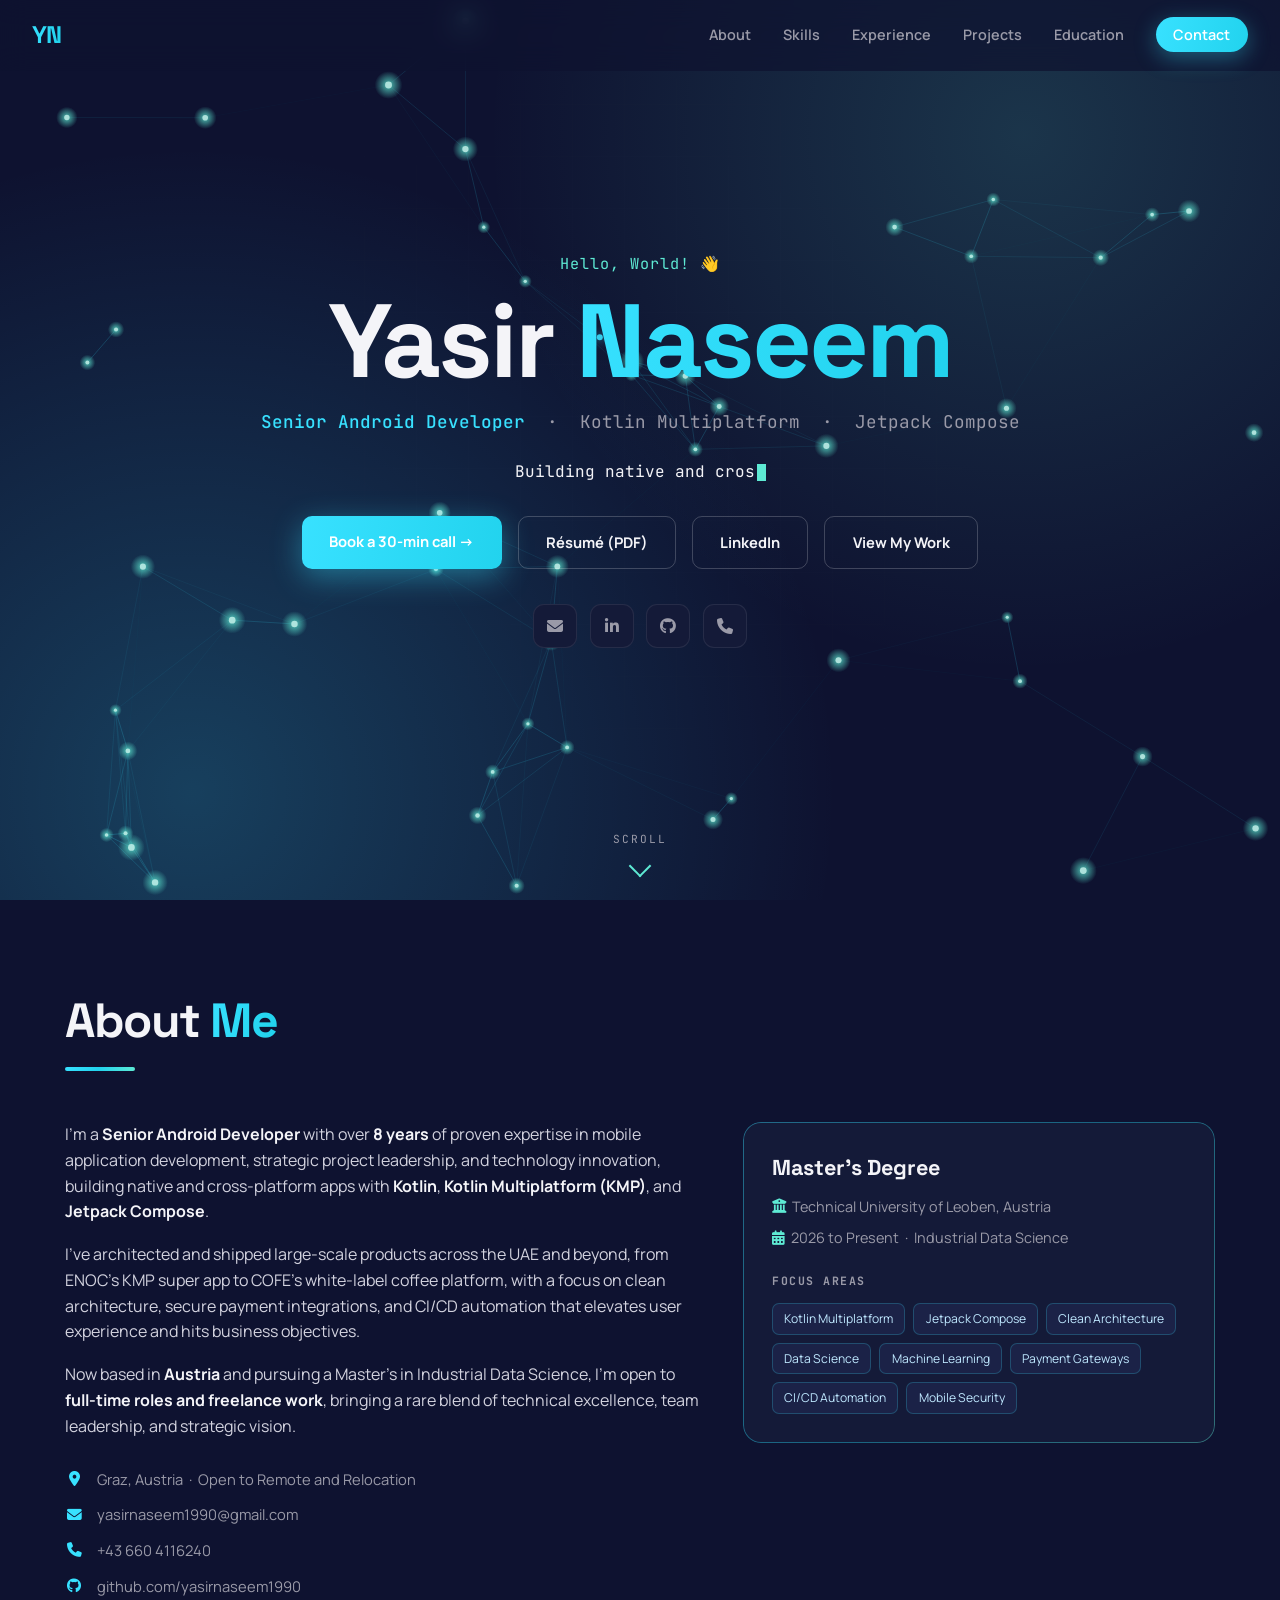
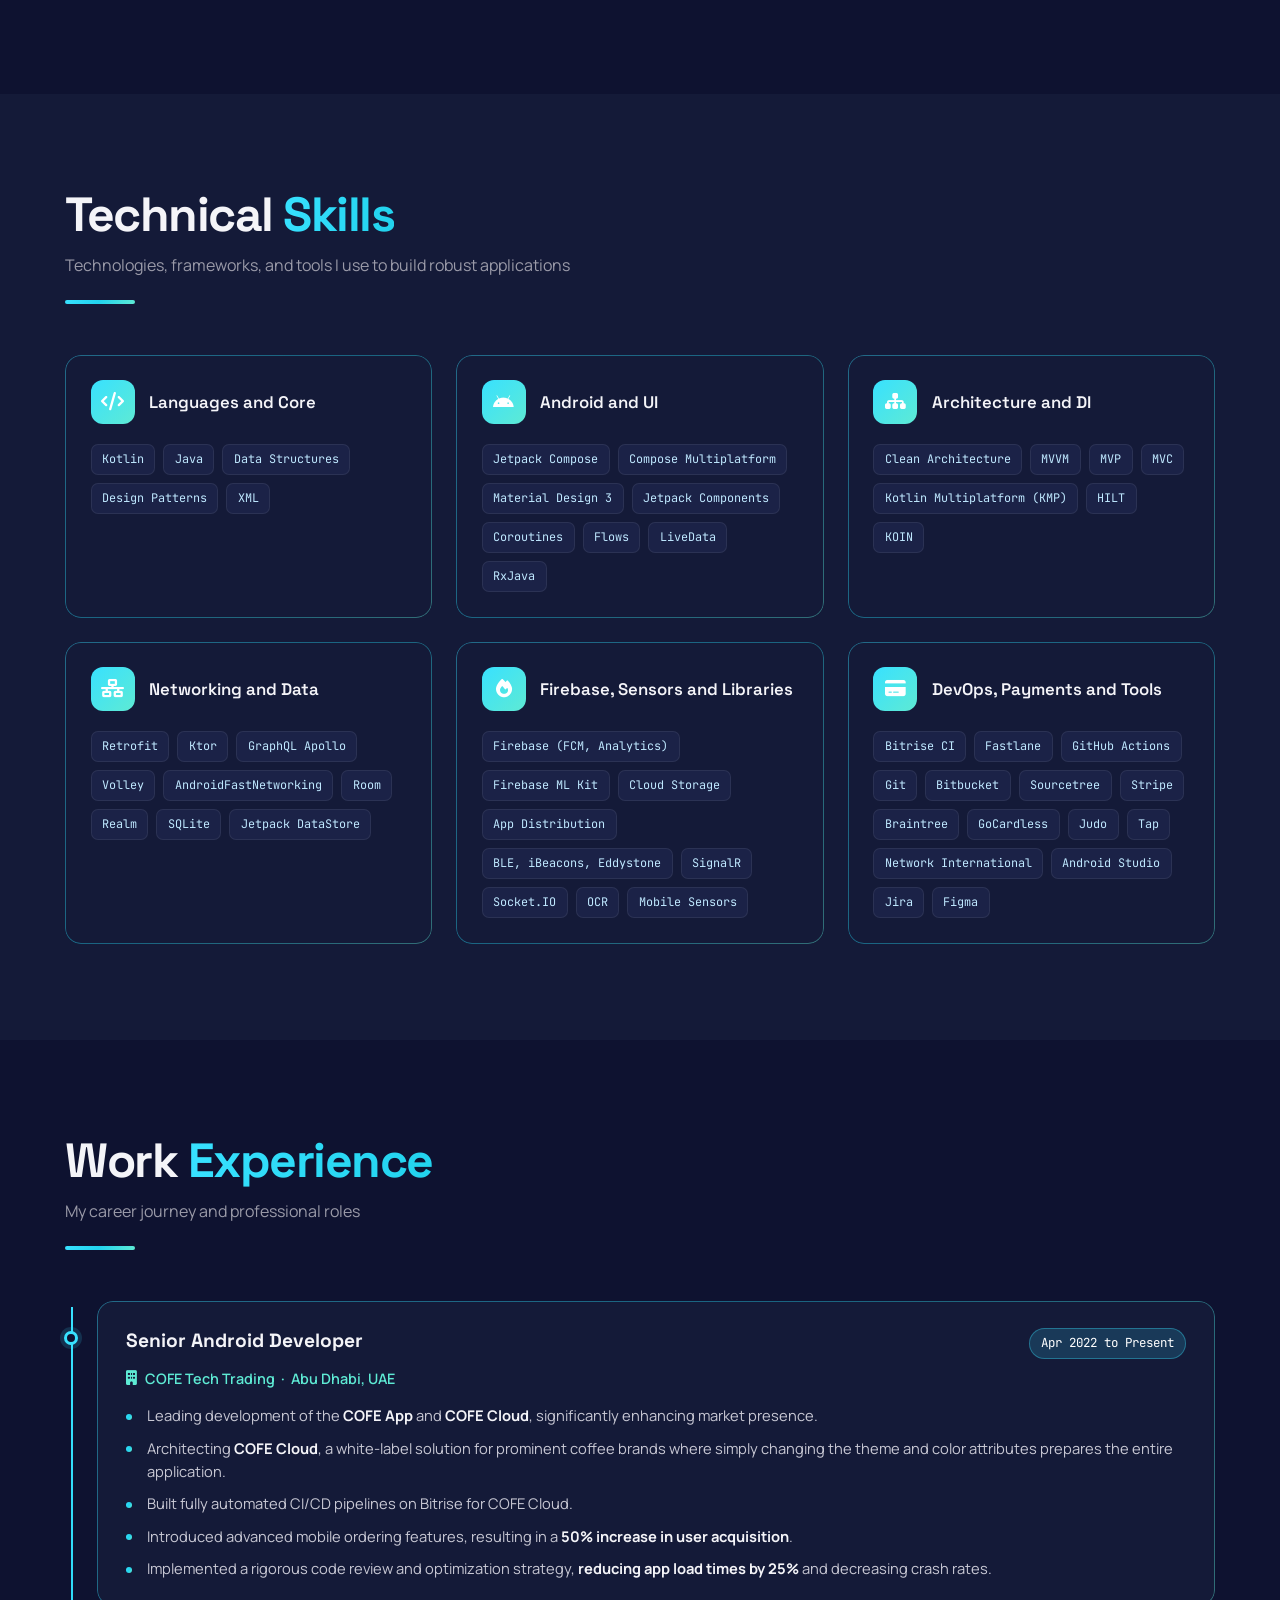
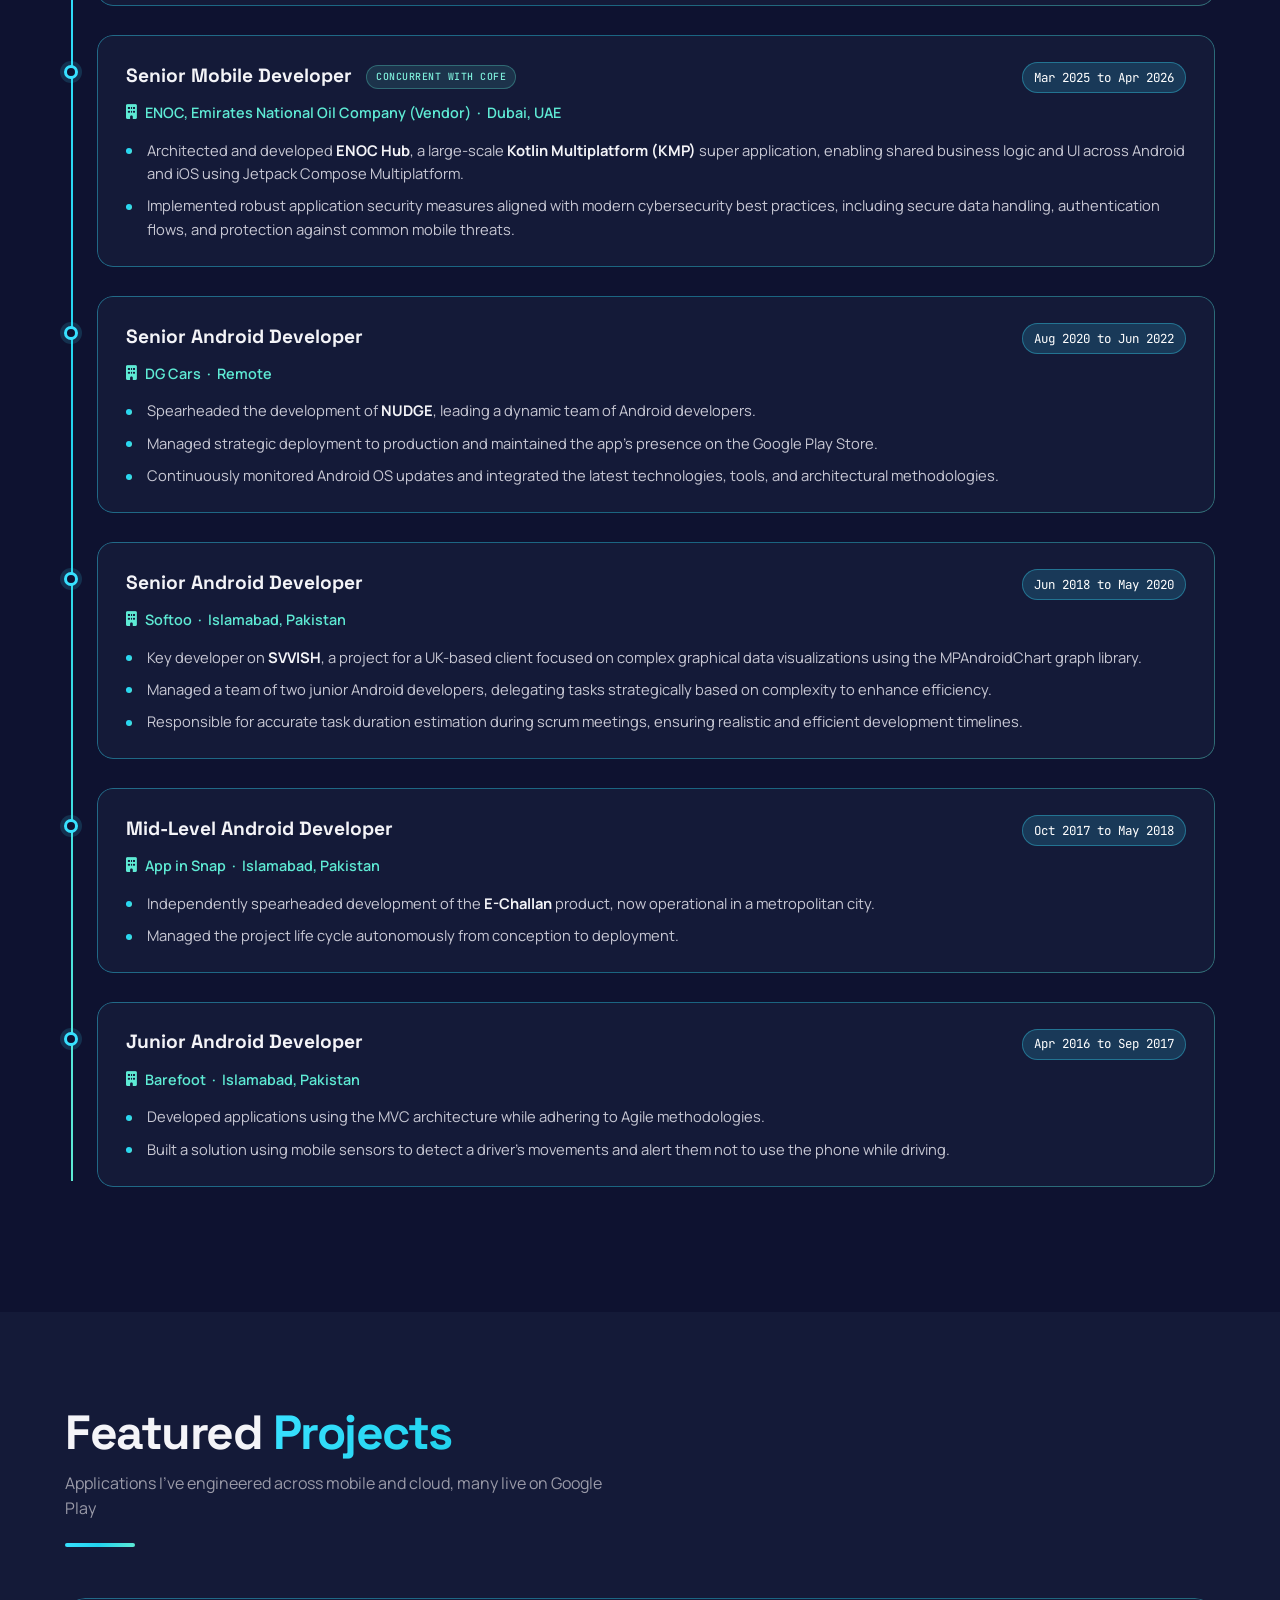
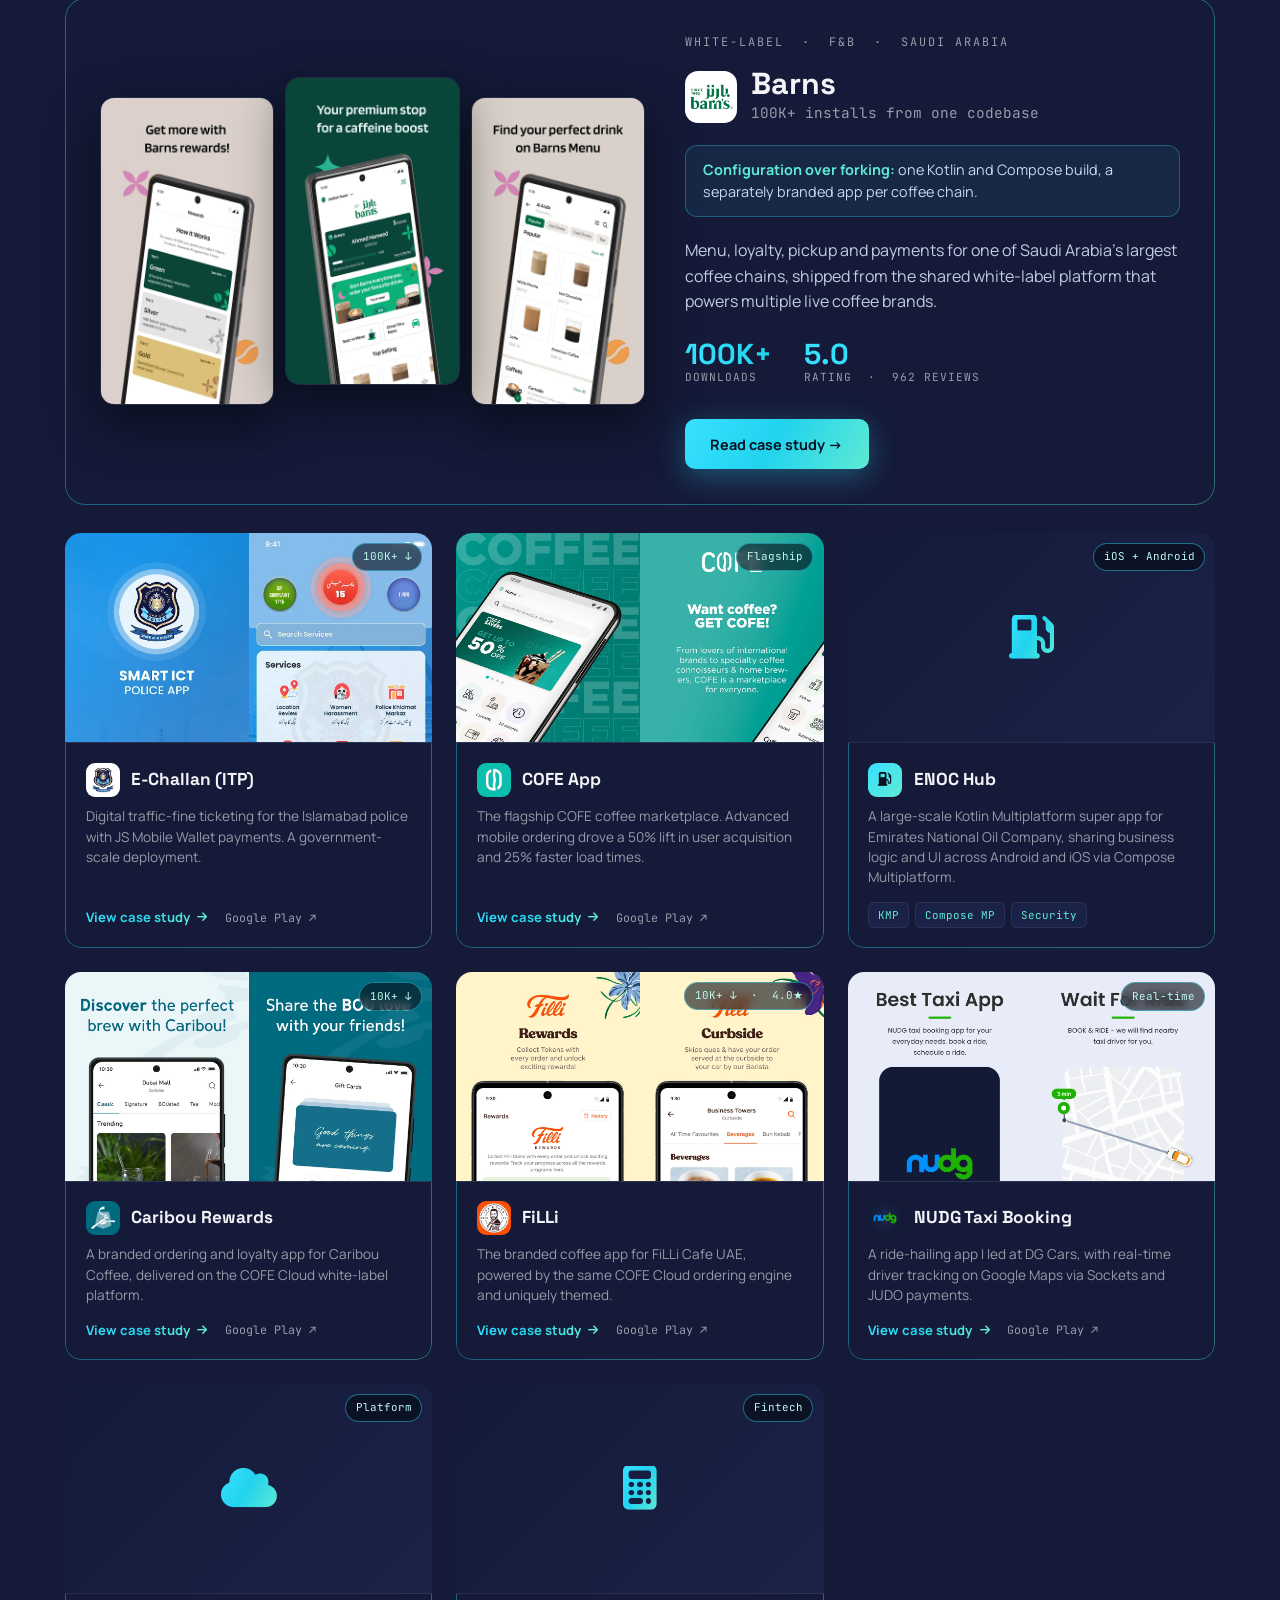
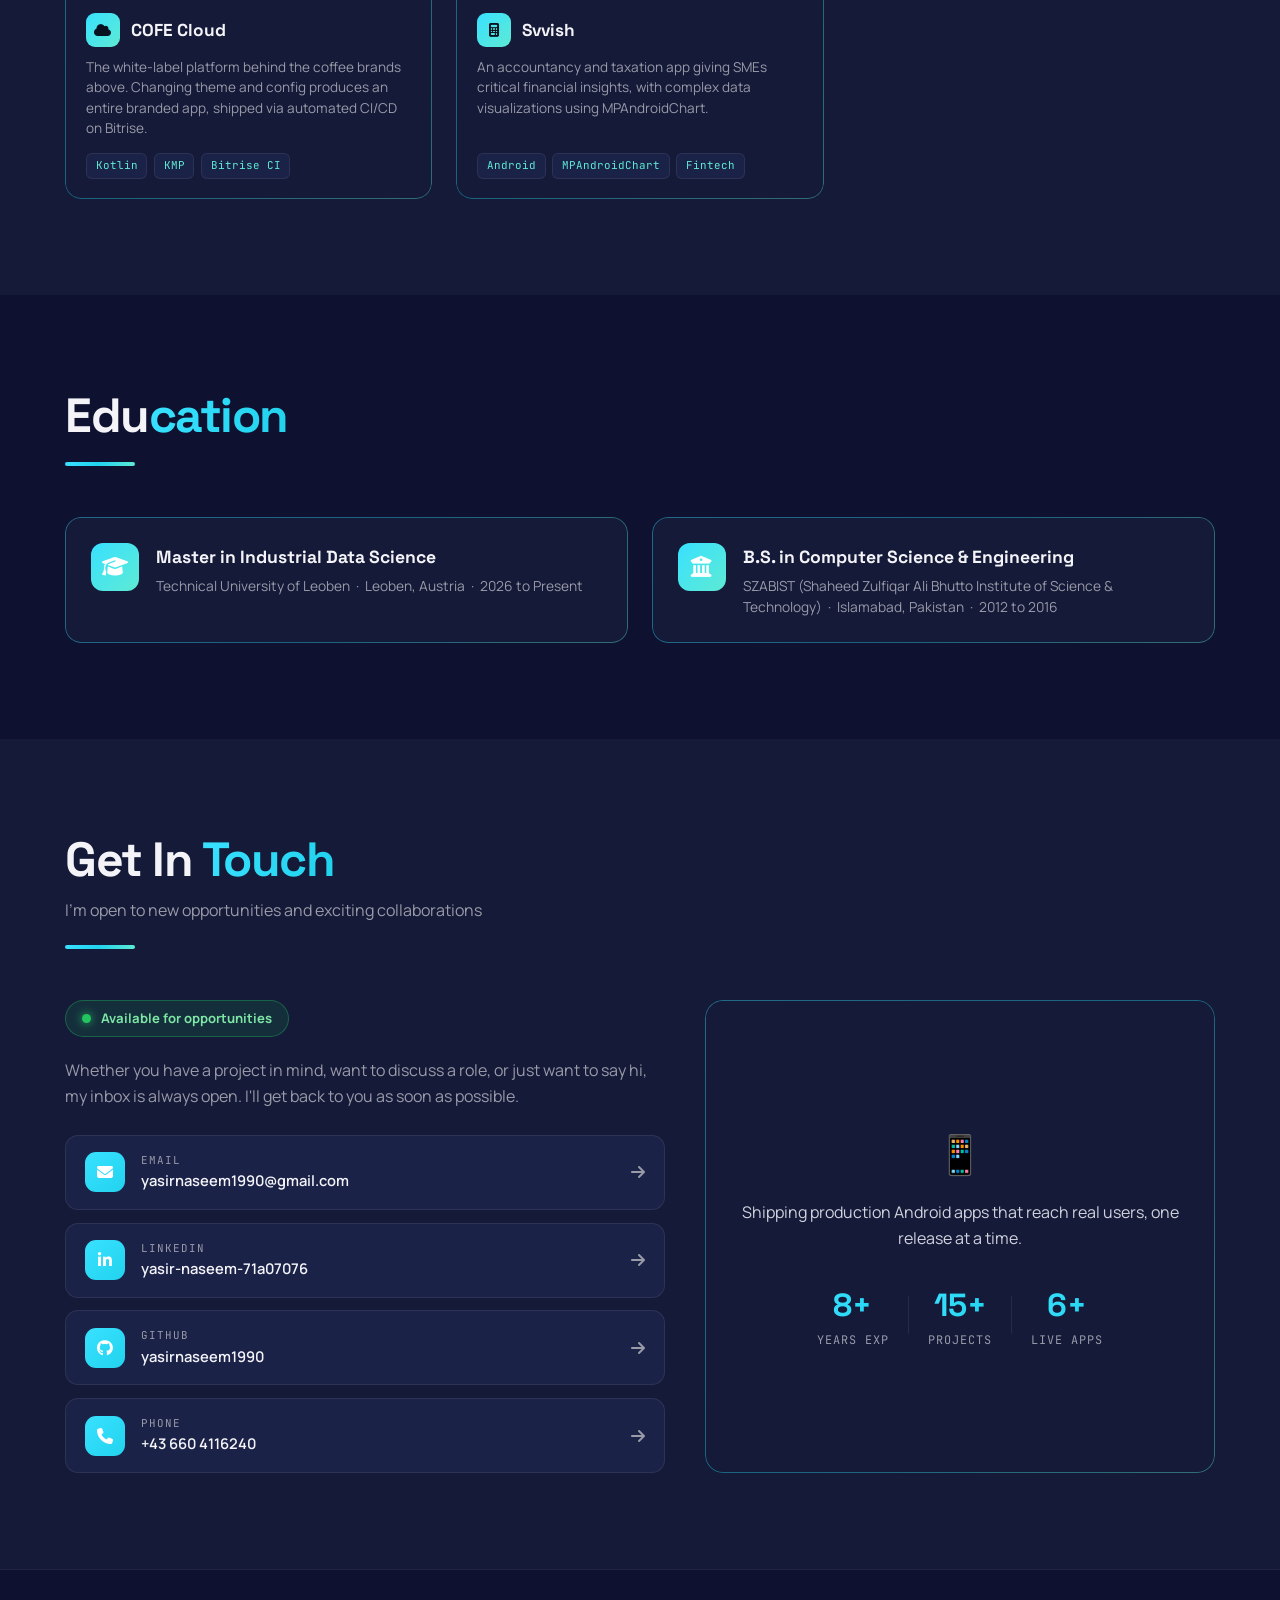
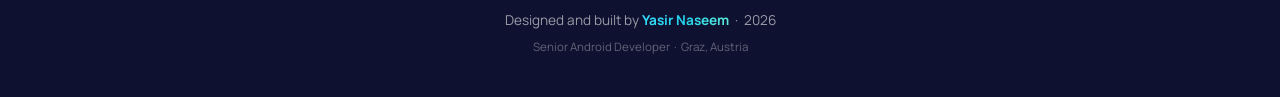
==== commit fb7c1a44: "Update index.html" ====
--- a/index.html
+++ b/index.html
@@ -298,7 +298,7 @@
         <p class="hero-tagline"><b>Senior Android Developer</b> &nbsp;·&nbsp; Kotlin Multiplatform &nbsp;·&nbsp; Jetpack Compose</p>
         <div class="hero-typing"><span id="typed"></span><span class="cursor"></span></div>
         <div class="hero-btns">
-            <a href="https://calendly.com/yasirnaseem" target="_blank" rel="noopener" class="btn-primary">Book a 30-min call →</a>
+            <a href="https://calendly.com/yasirnaseem/30min" target="_blank" rel="noopener" class="btn-primary">Book a 30-min call →</a>
             <a href="assets/Yasir-Naseem-Resume.pdf" target="_blank" class="btn-outline">Résumé (PDF)</a>
             <a href="https://www.linkedin.com/in/yasir-naseem-71a07076/" target="_blank" rel="noopener" class="btn-outline">LinkedIn</a>
             <a href="#projects" class="btn-outline">View My Work</a>
@@ -326,7 +326,7 @@
                 <p>I've architected and shipped large-scale products across the UAE and beyond, from ENOC's KMP super app to COFE's white-label coffee platform, with a focus on clean architecture, secure payment integrations, and CI/CD automation that elevates user experience and hits business objectives.</p>
                 <p>Now based in <strong>Austria</strong> and pursuing a Master's in Industrial Data Science, I'm open to <strong>full-time roles and freelance work</strong>, bringing a rare blend of technical excellence, team leadership, and strategic vision.</p>
                 <div class="about-meta">
-                    <div class="meta-row"><i class="fas fa-map-marker-alt"></i><span>Leoben, Austria &nbsp;·&nbsp; Open to Remote and Relocation</span></div>
+                    <div class="meta-row"><i class="fas fa-map-marker-alt"></i><span>Graz, Austria &nbsp;·&nbsp; Open to Remote and Relocation</span></div>
                     <div class="meta-row"><i class="fas fa-envelope"></i><a href="mailto:yasirnaseem1990@gmail.com">yasirnaseem1990@gmail.com</a></div>
                     <div class="meta-row"><i class="fas fa-phone"></i><a href="tel:+436604116240">+43 660 4116240</a></div>
                     <div class="meta-row"><i class="fab fa-github"></i><a href="https://github.com/yasirnaseem1990" target="_blank">github.com/yasirnaseem1990</a></div>
@@ -710,7 +710,7 @@
 <!-- ══ FOOTER ══ -->
 <footer>
     <p>Designed and built by <span>Yasir Naseem</span> &nbsp;·&nbsp; 2026</p>
-    <p style="margin-top:.4rem;font-size:.72rem;opacity:.6">Senior Android Developer &nbsp;·&nbsp; Leoben, Austria</p>
+    <p style="margin-top:.4rem;font-size:.72rem;opacity:.6">Senior Android Developer &nbsp;·&nbsp; Graz, Austria</p>
 </footer>
 
 <script>
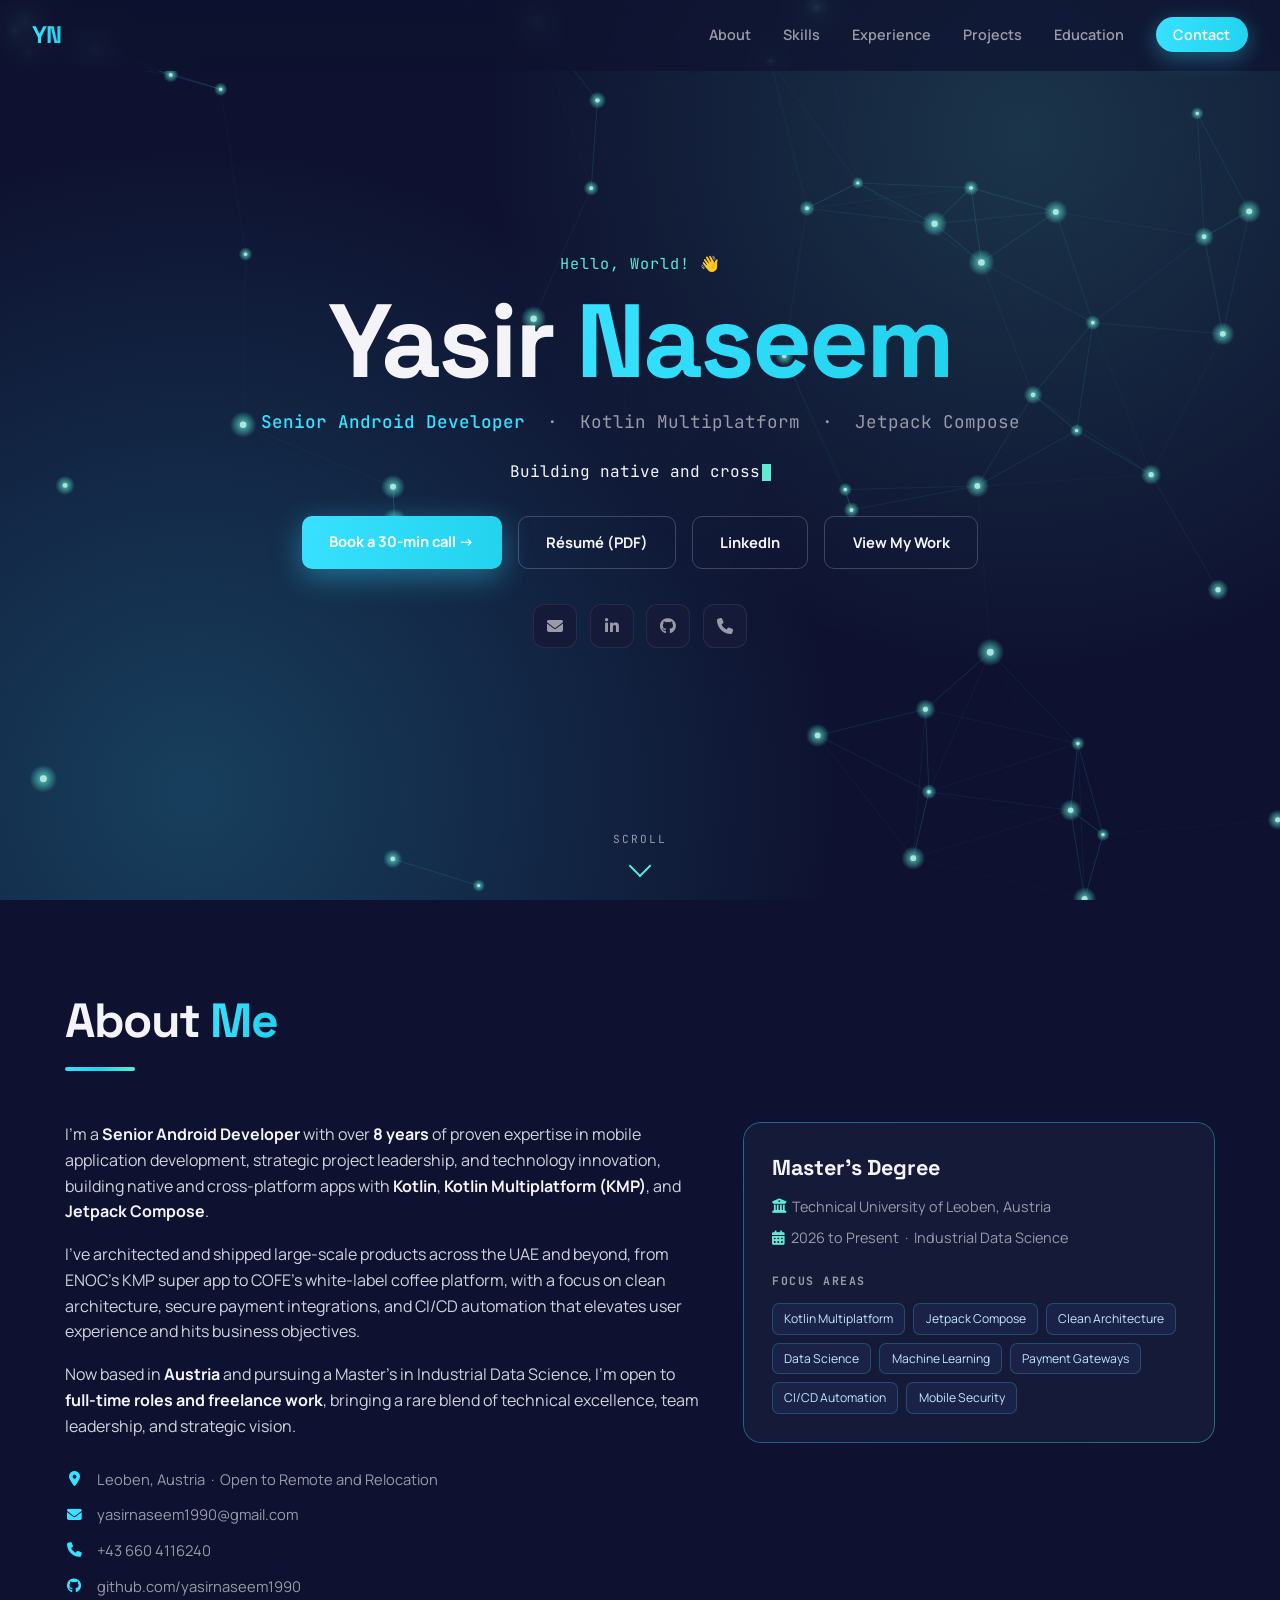
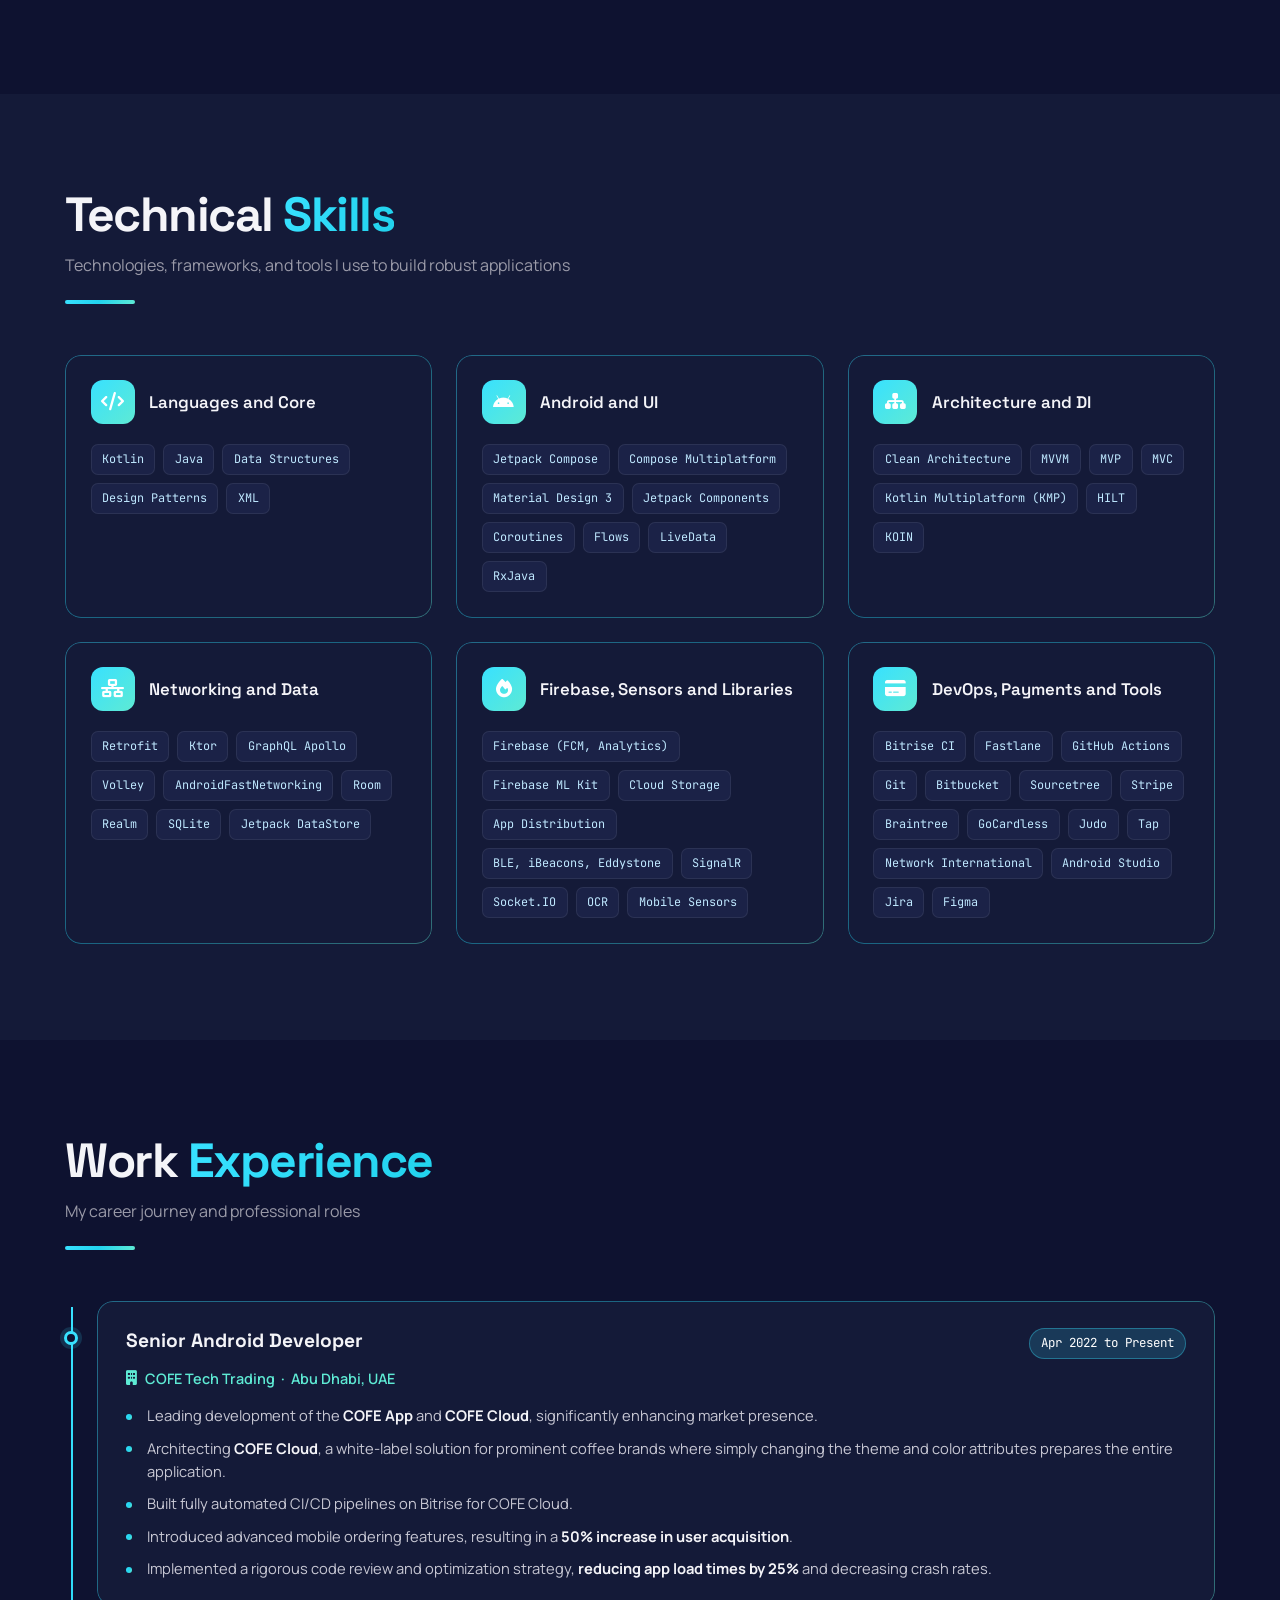
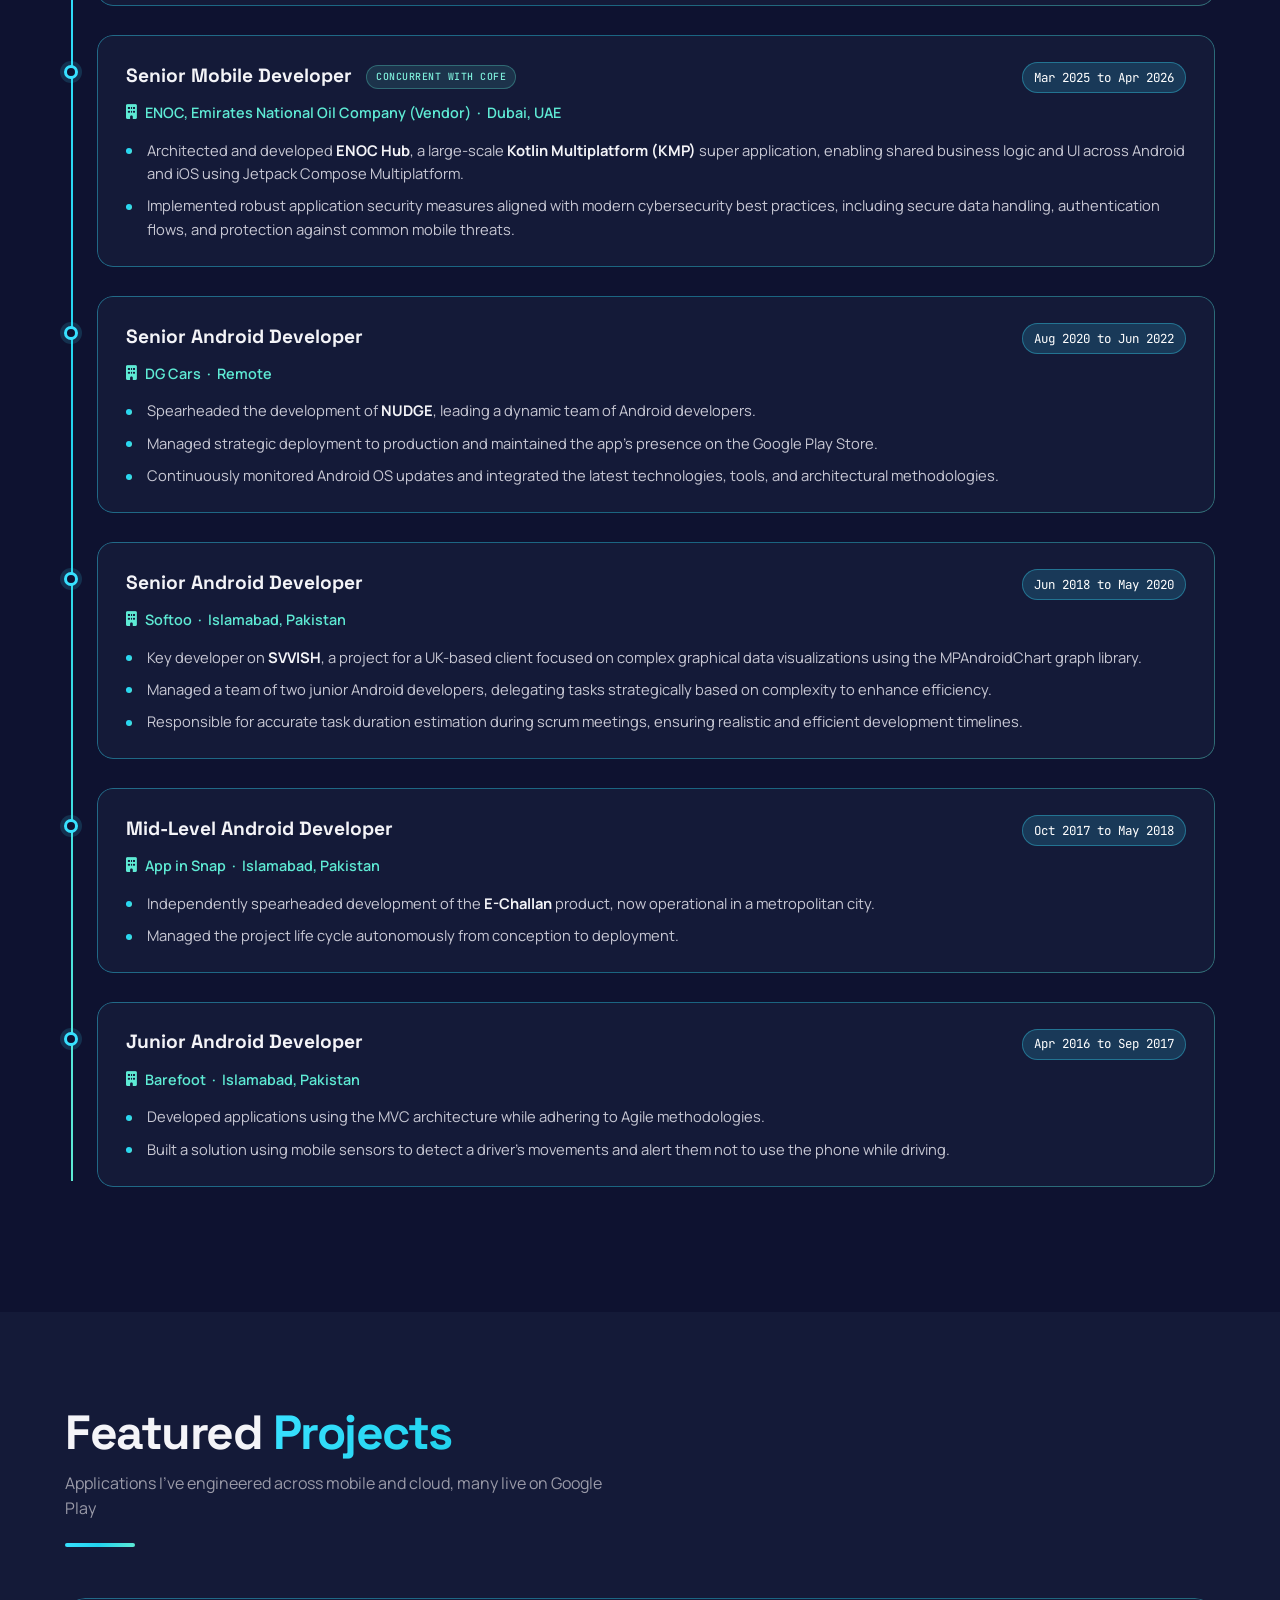
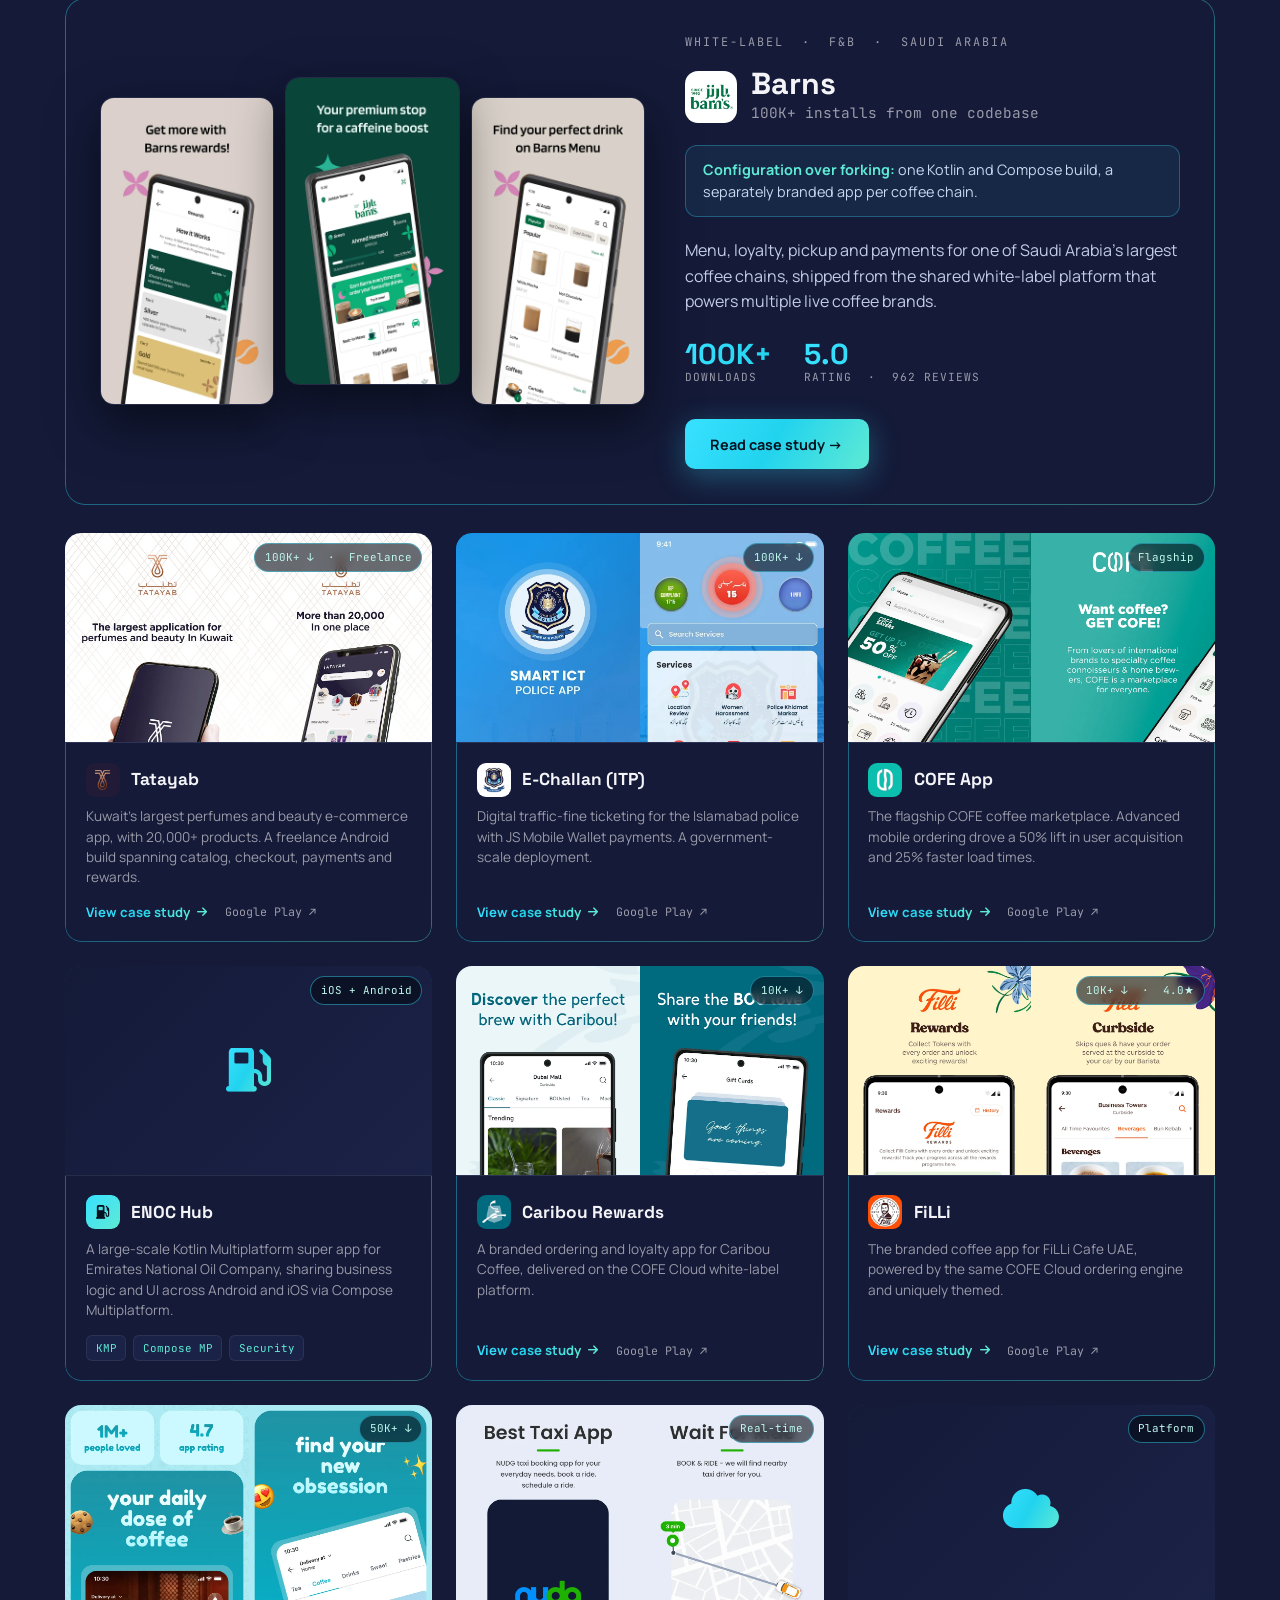
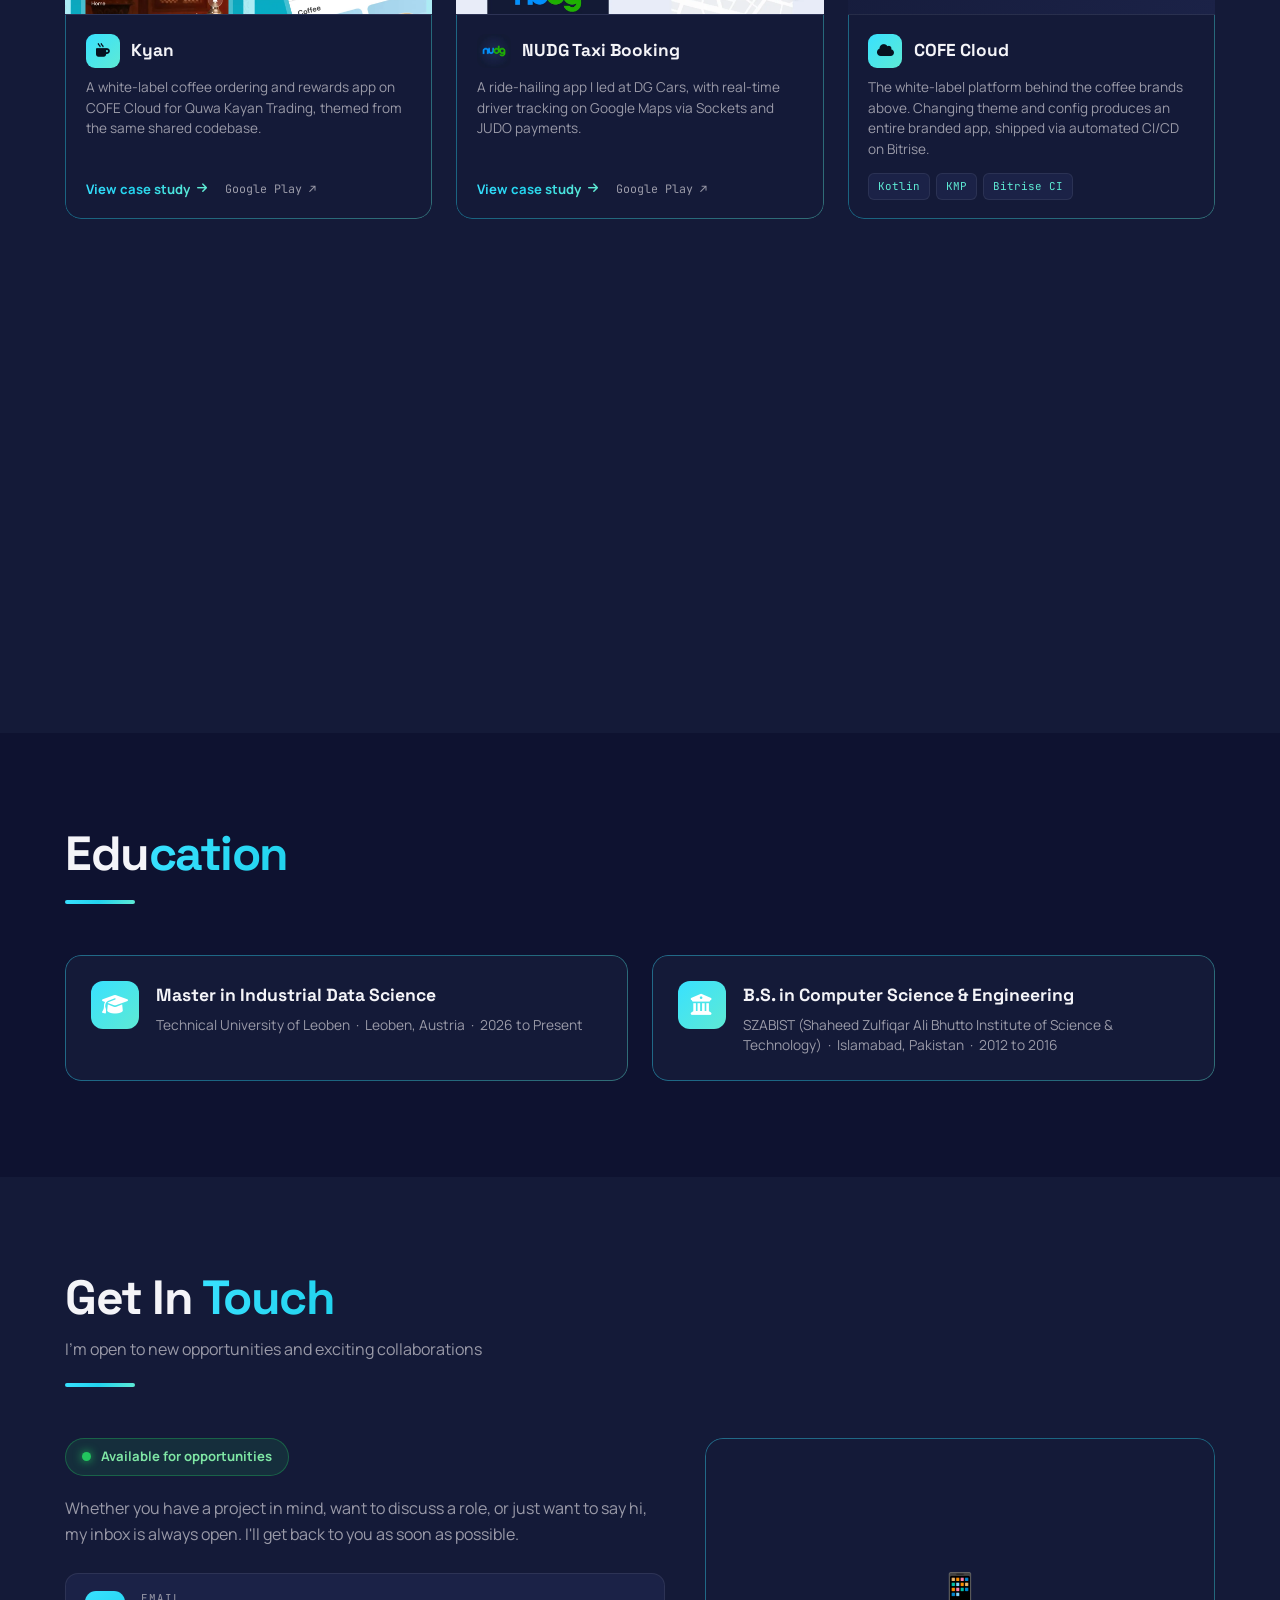
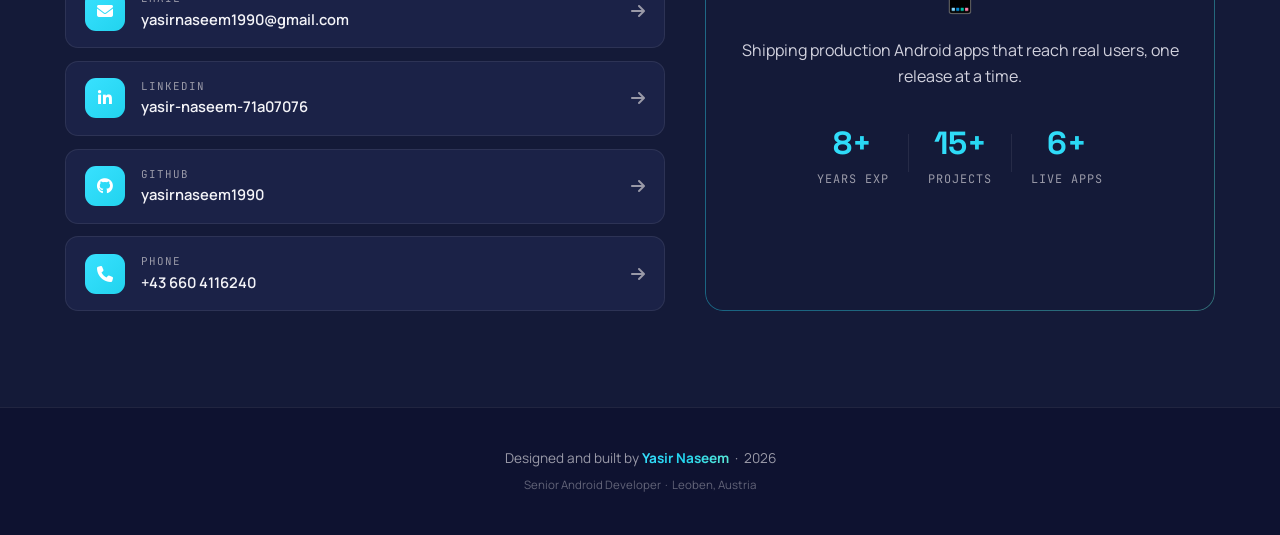
==== commit 5dfc7b29: "Add files via upload" ====
--- a/index.html
+++ b/index.html
@@ -298,7 +298,7 @@
         <p class="hero-tagline"><b>Senior Android Developer</b> &nbsp;·&nbsp; Kotlin Multiplatform &nbsp;·&nbsp; Jetpack Compose</p>
         <div class="hero-typing"><span id="typed"></span><span class="cursor"></span></div>
         <div class="hero-btns">
-            <a href="https://calendly.com/yasirnaseem/30min" target="_blank" rel="noopener" class="btn-primary">Book a 30-min call →</a>
+            <a href="https://calendly.com/yasirnaseem" target="_blank" rel="noopener" class="btn-primary">Book a 30-min call →</a>
             <a href="assets/Yasir-Naseem-Resume.pdf" target="_blank" class="btn-outline">Résumé (PDF)</a>
             <a href="https://www.linkedin.com/in/yasir-naseem-71a07076/" target="_blank" rel="noopener" class="btn-outline">LinkedIn</a>
             <a href="#projects" class="btn-outline">View My Work</a>
@@ -326,7 +326,7 @@
                 <p>I've architected and shipped large-scale products across the UAE and beyond, from ENOC's KMP super app to COFE's white-label coffee platform, with a focus on clean architecture, secure payment integrations, and CI/CD automation that elevates user experience and hits business objectives.</p>
                 <p>Now based in <strong>Austria</strong> and pursuing a Master's in Industrial Data Science, I'm open to <strong>full-time roles and freelance work</strong>, bringing a rare blend of technical excellence, team leadership, and strategic vision.</p>
                 <div class="about-meta">
-                    <div class="meta-row"><i class="fas fa-map-marker-alt"></i><span>Graz, Austria &nbsp;·&nbsp; Open to Remote and Relocation</span></div>
+                    <div class="meta-row"><i class="fas fa-map-marker-alt"></i><span>Leoben, Austria &nbsp;·&nbsp; Open to Remote and Relocation</span></div>
                     <div class="meta-row"><i class="fas fa-envelope"></i><a href="mailto:yasirnaseem1990@gmail.com">yasirnaseem1990@gmail.com</a></div>
                     <div class="meta-row"><i class="fas fa-phone"></i><a href="tel:+436604116240">+43 660 4116240</a></div>
                     <div class="meta-row"><i class="fab fa-github"></i><a href="https://github.com/yasirnaseem1990" target="_blank">github.com/yasirnaseem1990</a></div>
@@ -537,6 +537,18 @@
 
         <div class="showcase">
             <div class="vcard gborder reveal">
+                <a href="work/tatayab.html" class="vcard-media">
+                    <img src="assets/tatayab/tatayab-1.webp" alt="Tatayab brand" loading="lazy">
+                    <img src="assets/tatayab/tatayab-2.webp" alt="Tatayab home" loading="lazy">
+                    <span class="dl">100K+ &#8595; &nbsp;·&nbsp; Freelance</span>
+                </a>
+                <div class="vcard-body">
+                    <div class="vcard-top"><div class="vl"><img src="assets/tatayab/tatayab-logo.webp" alt="Tatayab logo"></div><h4>Tatayab</h4></div>
+                    <p>Kuwait's largest perfumes and beauty e-commerce app, with 20,000+ products. A freelance Android build spanning catalog, checkout, payments and rewards.</p>
+                    <div class="proj-actions"><a href="work/tatayab.html" class="proj-link"><span>View case study</span> <i class="fas fa-arrow-right"></i></a><a href="https://play.google.com/store/apps/details?id=com.tatayab.tatayab" target="_blank" class="proj-play">Google Play &#8599;</a></div>
+                </div>
+            </div>
+            <div class="vcard gborder reveal">
                 <a href="work/ictp.html" class="vcard-media">
                     <img src="assets/ictp/ictp-1.webp" alt="Smart ICT Police splash" loading="lazy">
                     <img src="assets/ictp/ictp-2.webp" alt="Smart ICT Police services" loading="lazy">
@@ -594,6 +606,19 @@
                     <div class="vcard-top"><div class="vl"><img src="assets/filli/filli-logo.webp" alt="FiLLi logo"></div><h4>FiLLi</h4></div>
                     <p>The branded coffee app for FiLLi Cafe UAE, powered by the same COFE Cloud ordering engine and uniquely themed.</p>
                     <div class="proj-actions"><a href="work/filli.html" class="proj-link"><span>View case study</span> <i class="fas fa-arrow-right"></i></a><a href="https://play.google.com/store/apps/details?id=cloud.cofe.filli" target="_blank" class="proj-play">Google Play &#8599;</a></div>
+                </div>
+            </div>
+
+            <div class="vcard gborder reveal">
+                <a href="work/kyan.html" class="vcard-media">
+                    <img src="assets/kyan/kyan-1.webp" alt="Kyan home" loading="lazy">
+                    <img src="assets/kyan/kyan-2.webp" alt="Kyan menu" loading="lazy">
+                    <span class="dl">50K+ &#8595;</span>
+                </a>
+                <div class="vcard-body">
+                    <div class="vcard-top"><div class="vl" style="display:grid;place-items:center;background:linear-gradient(135deg,#38e1ff,#5eead4)"><i class="fas fa-mug-hot" style="color:#06121f;font-size:.85rem"></i></div><h4>Kyan</h4></div>
+                    <p>A white-label coffee ordering and rewards app on COFE Cloud for Quwa Kayan Trading, themed from the same shared codebase.</p>
+                    <div class="proj-actions"><a href="work/kyan.html" class="proj-link"><span>View case study</span> <i class="fas fa-arrow-right"></i></a><a href="https://play.google.com/store/apps/details?id=cloud.cofe.kyan" target="_blank" class="proj-play">Google Play &#8599;</a></div>
                 </div>
             </div>
 
@@ -710,7 +735,7 @@
 <!-- ══ FOOTER ══ -->
 <footer>
     <p>Designed and built by <span>Yasir Naseem</span> &nbsp;·&nbsp; 2026</p>
-    <p style="margin-top:.4rem;font-size:.72rem;opacity:.6">Senior Android Developer &nbsp;·&nbsp; Graz, Austria</p>
+    <p style="margin-top:.4rem;font-size:.72rem;opacity:.6">Senior Android Developer &nbsp;·&nbsp; Leoben, Austria</p>
 </footer>
 
 <script>
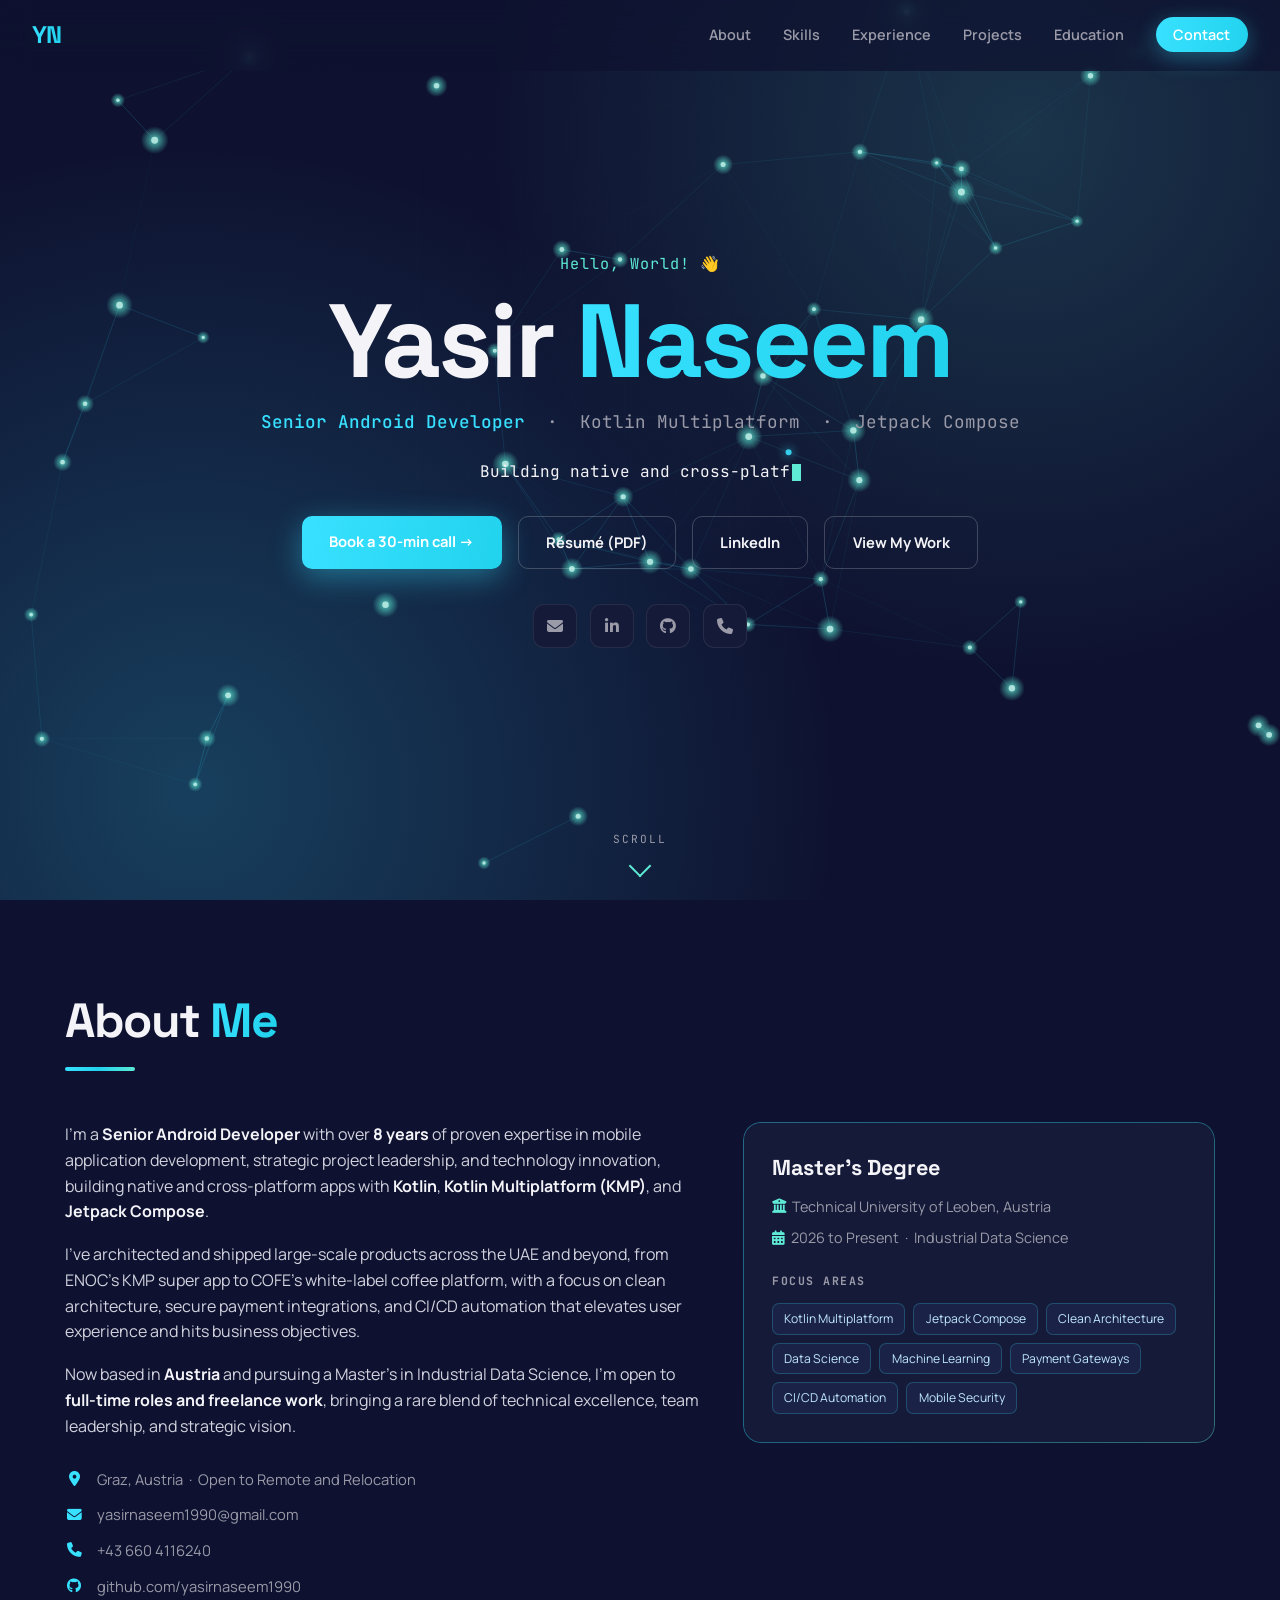
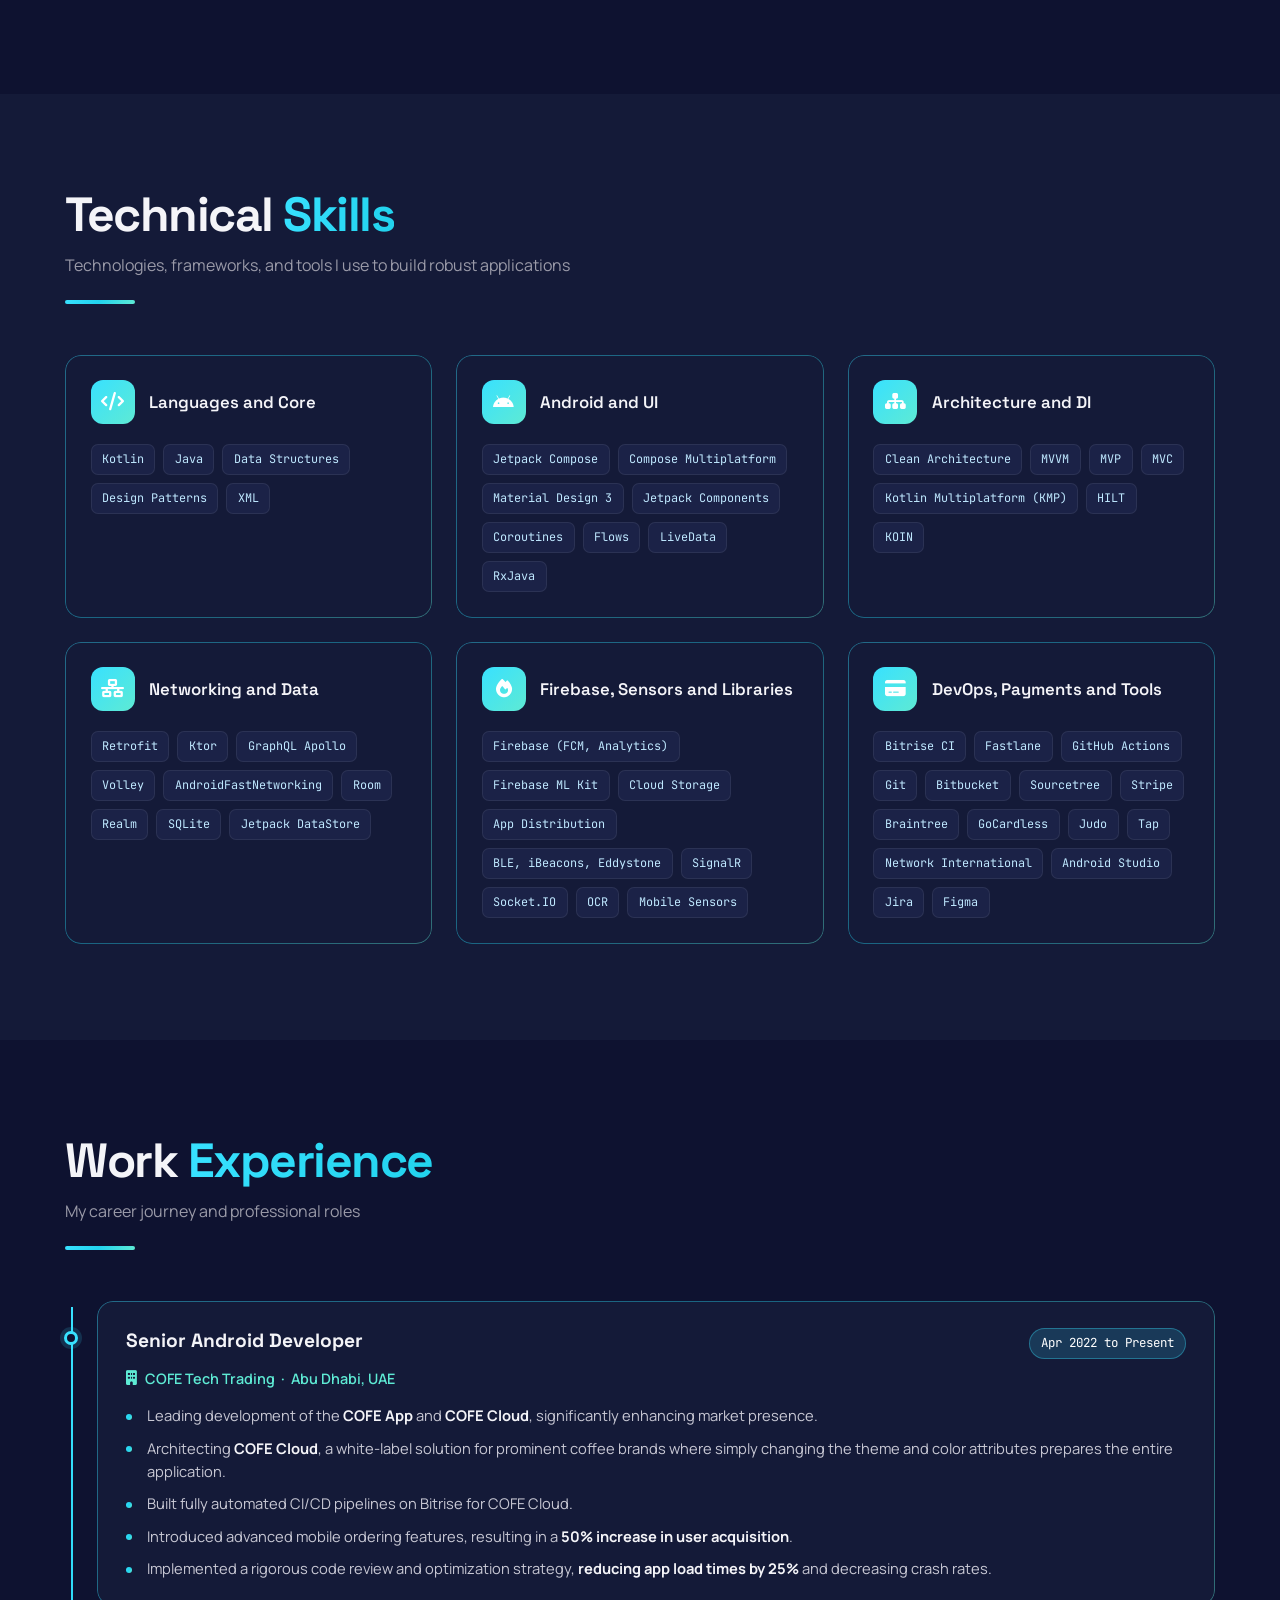
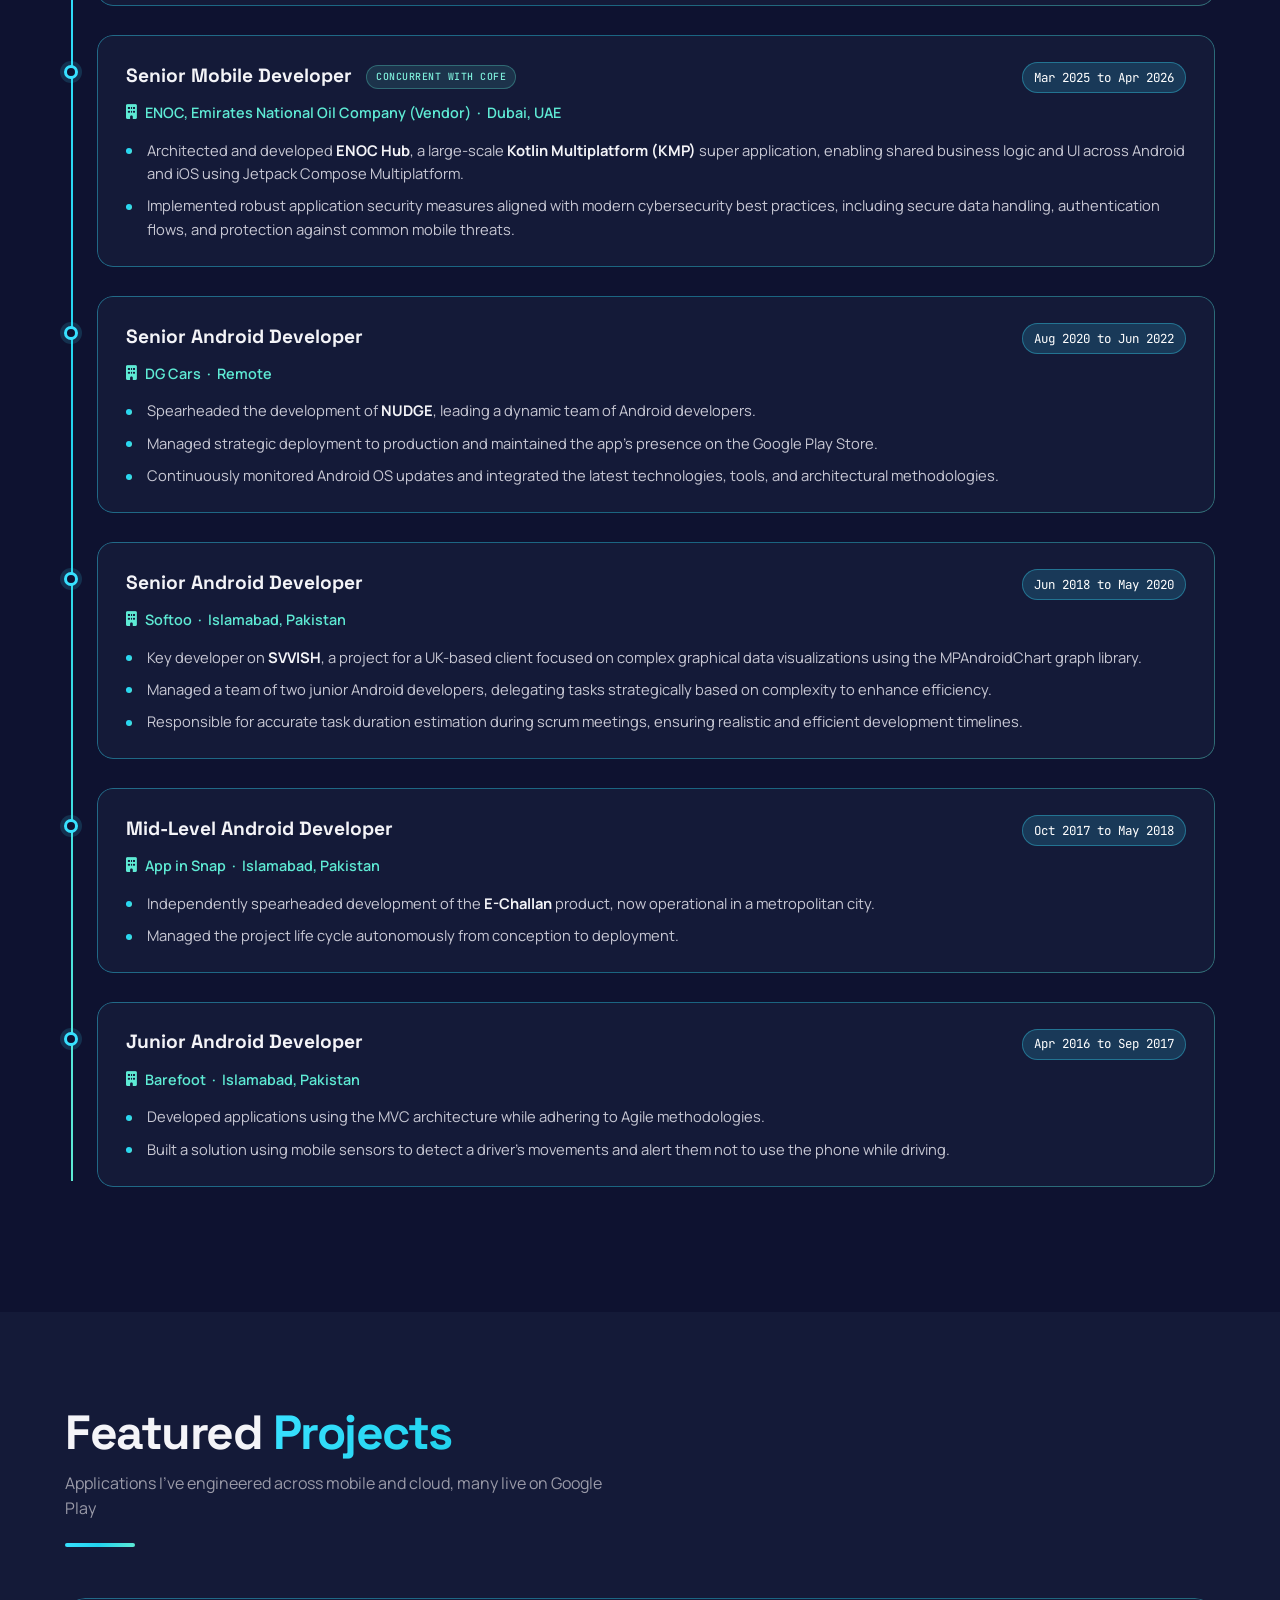
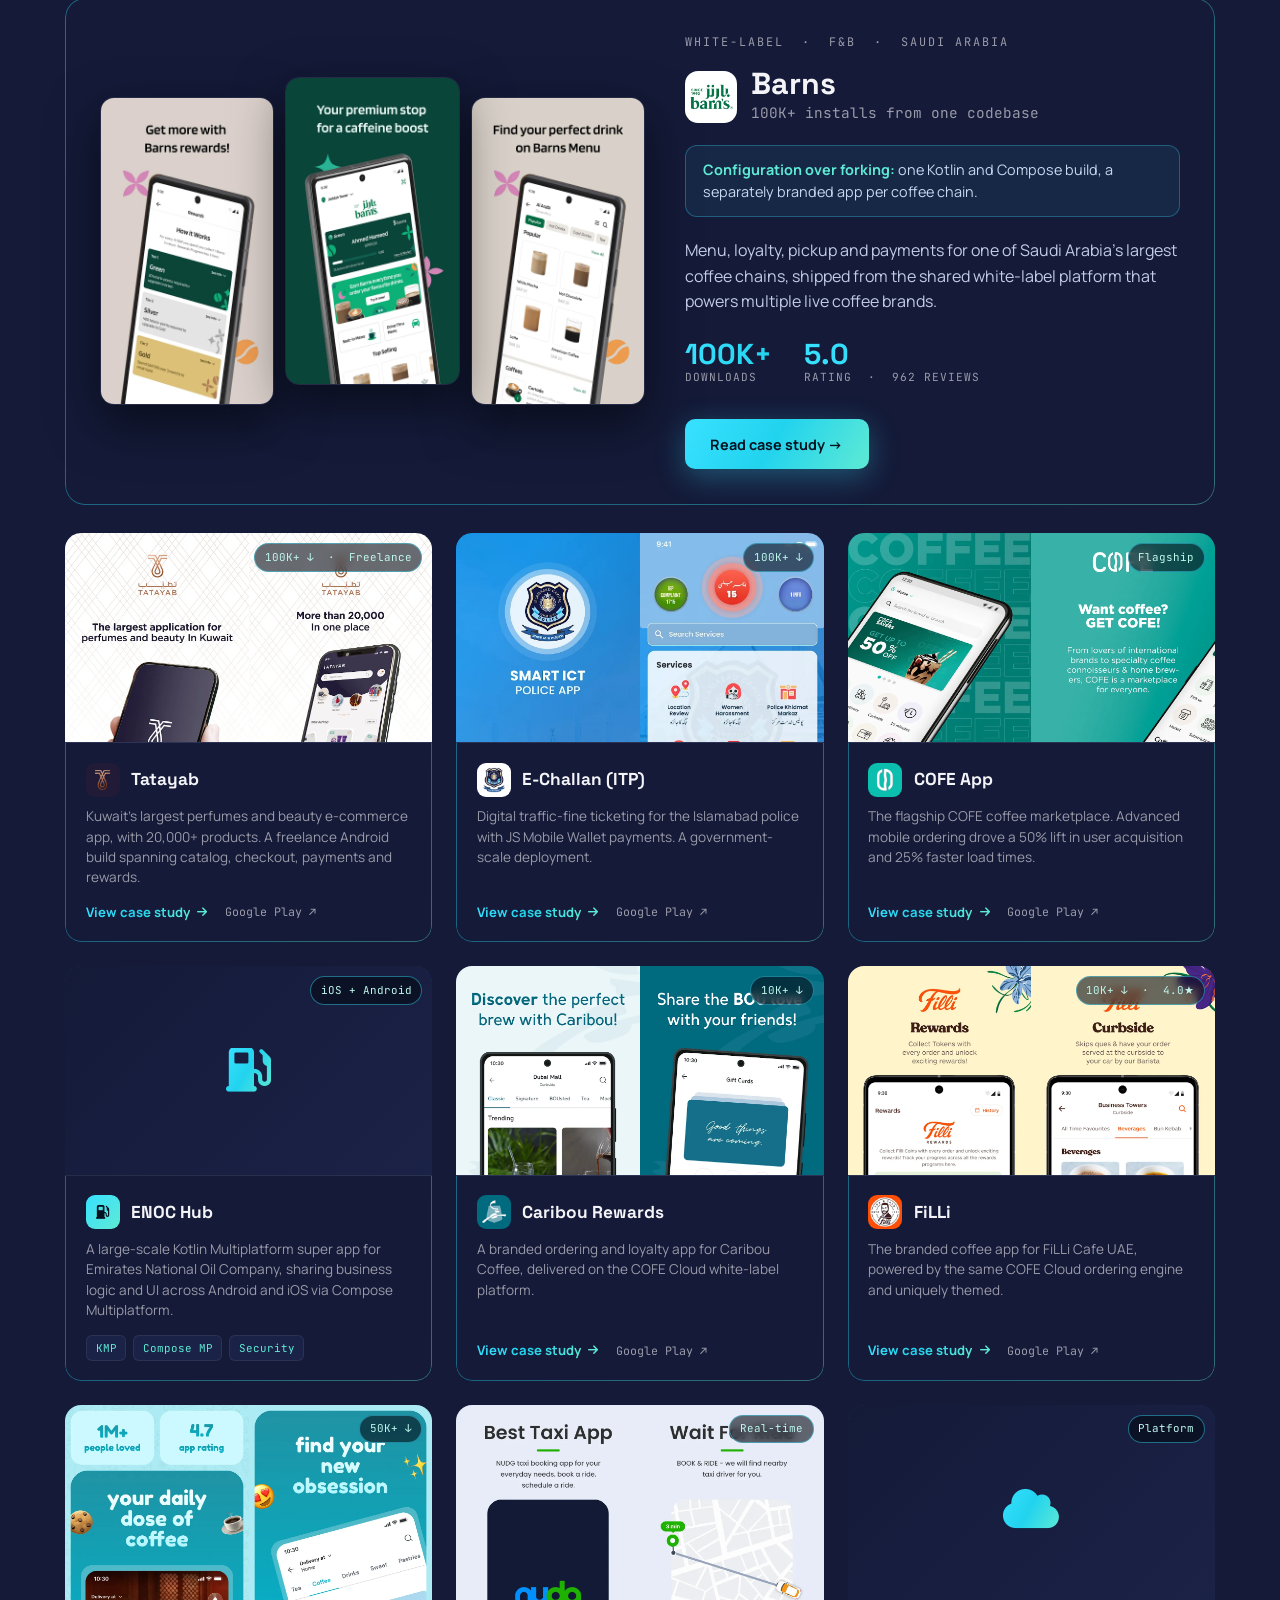
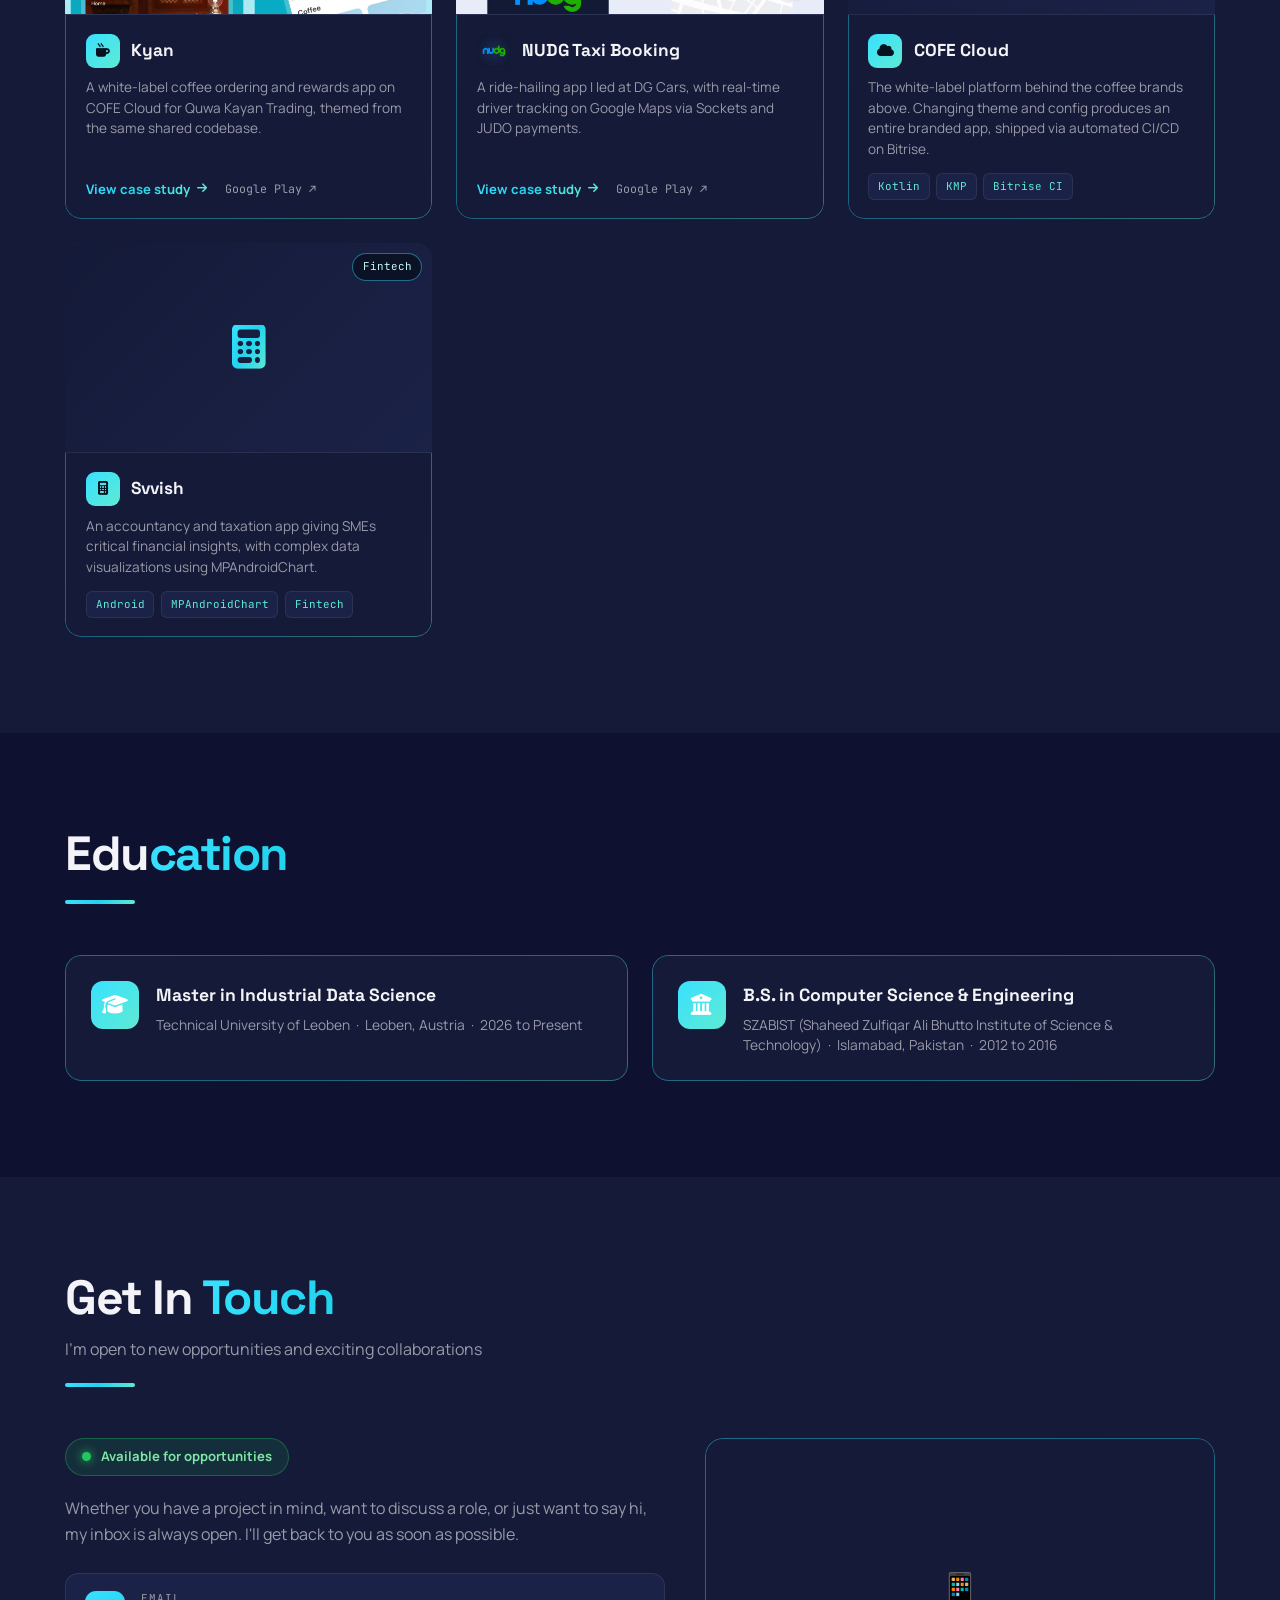
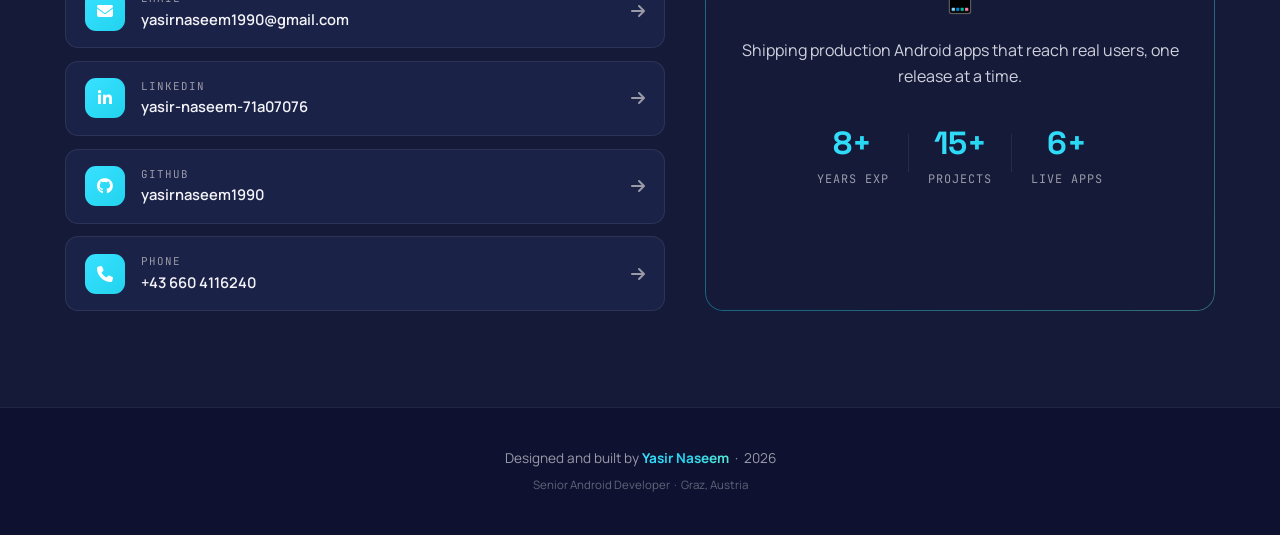
==== commit 0e5073a2: "Update index.html" ====
--- a/index.html
+++ b/index.html
@@ -298,7 +298,7 @@
         <p class="hero-tagline"><b>Senior Android Developer</b> &nbsp;·&nbsp; Kotlin Multiplatform &nbsp;·&nbsp; Jetpack Compose</p>
         <div class="hero-typing"><span id="typed"></span><span class="cursor"></span></div>
         <div class="hero-btns">
-            <a href="https://calendly.com/yasirnaseem" target="_blank" rel="noopener" class="btn-primary">Book a 30-min call →</a>
+            <a href="https://calendly.com/yasirnaseem/30min" target="_blank" rel="noopener" class="btn-primary">Book a 30-min call →</a>
             <a href="assets/Yasir-Naseem-Resume.pdf" target="_blank" class="btn-outline">Résumé (PDF)</a>
             <a href="https://www.linkedin.com/in/yasir-naseem-71a07076/" target="_blank" rel="noopener" class="btn-outline">LinkedIn</a>
             <a href="#projects" class="btn-outline">View My Work</a>
@@ -326,7 +326,7 @@
                 <p>I've architected and shipped large-scale products across the UAE and beyond, from ENOC's KMP super app to COFE's white-label coffee platform, with a focus on clean architecture, secure payment integrations, and CI/CD automation that elevates user experience and hits business objectives.</p>
                 <p>Now based in <strong>Austria</strong> and pursuing a Master's in Industrial Data Science, I'm open to <strong>full-time roles and freelance work</strong>, bringing a rare blend of technical excellence, team leadership, and strategic vision.</p>
                 <div class="about-meta">
-                    <div class="meta-row"><i class="fas fa-map-marker-alt"></i><span>Leoben, Austria &nbsp;·&nbsp; Open to Remote and Relocation</span></div>
+                    <div class="meta-row"><i class="fas fa-map-marker-alt"></i><span>Graz, Austria &nbsp;·&nbsp; Open to Remote and Relocation</span></div>
                     <div class="meta-row"><i class="fas fa-envelope"></i><a href="mailto:yasirnaseem1990@gmail.com">yasirnaseem1990@gmail.com</a></div>
                     <div class="meta-row"><i class="fas fa-phone"></i><a href="tel:+436604116240">+43 660 4116240</a></div>
                     <div class="meta-row"><i class="fab fa-github"></i><a href="https://github.com/yasirnaseem1990" target="_blank">github.com/yasirnaseem1990</a></div>
@@ -735,7 +735,7 @@
 <!-- ══ FOOTER ══ -->
 <footer>
     <p>Designed and built by <span>Yasir Naseem</span> &nbsp;·&nbsp; 2026</p>
-    <p style="margin-top:.4rem;font-size:.72rem;opacity:.6">Senior Android Developer &nbsp;·&nbsp; Leoben, Austria</p>
+    <p style="margin-top:.4rem;font-size:.72rem;opacity:.6">Senior Android Developer &nbsp;·&nbsp; Graz, Austria</p>
 </footer>
 
 <script>
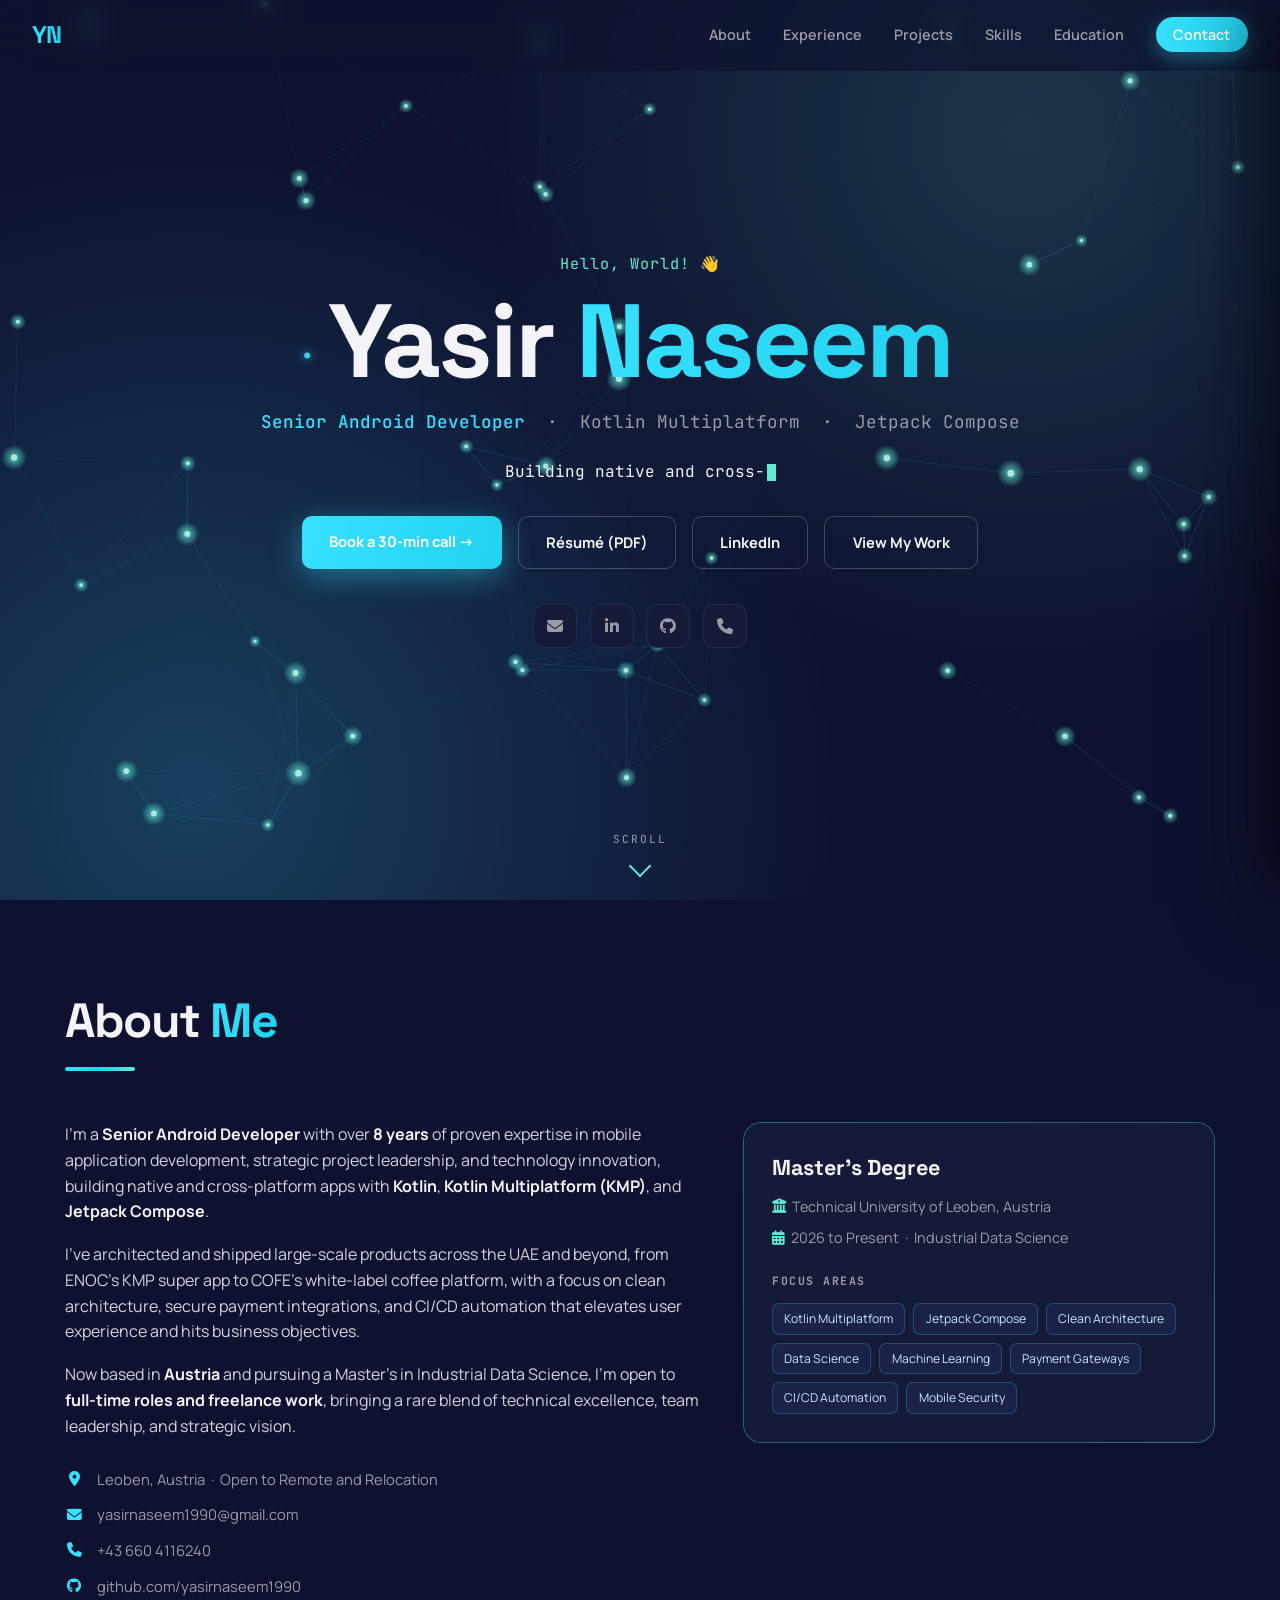
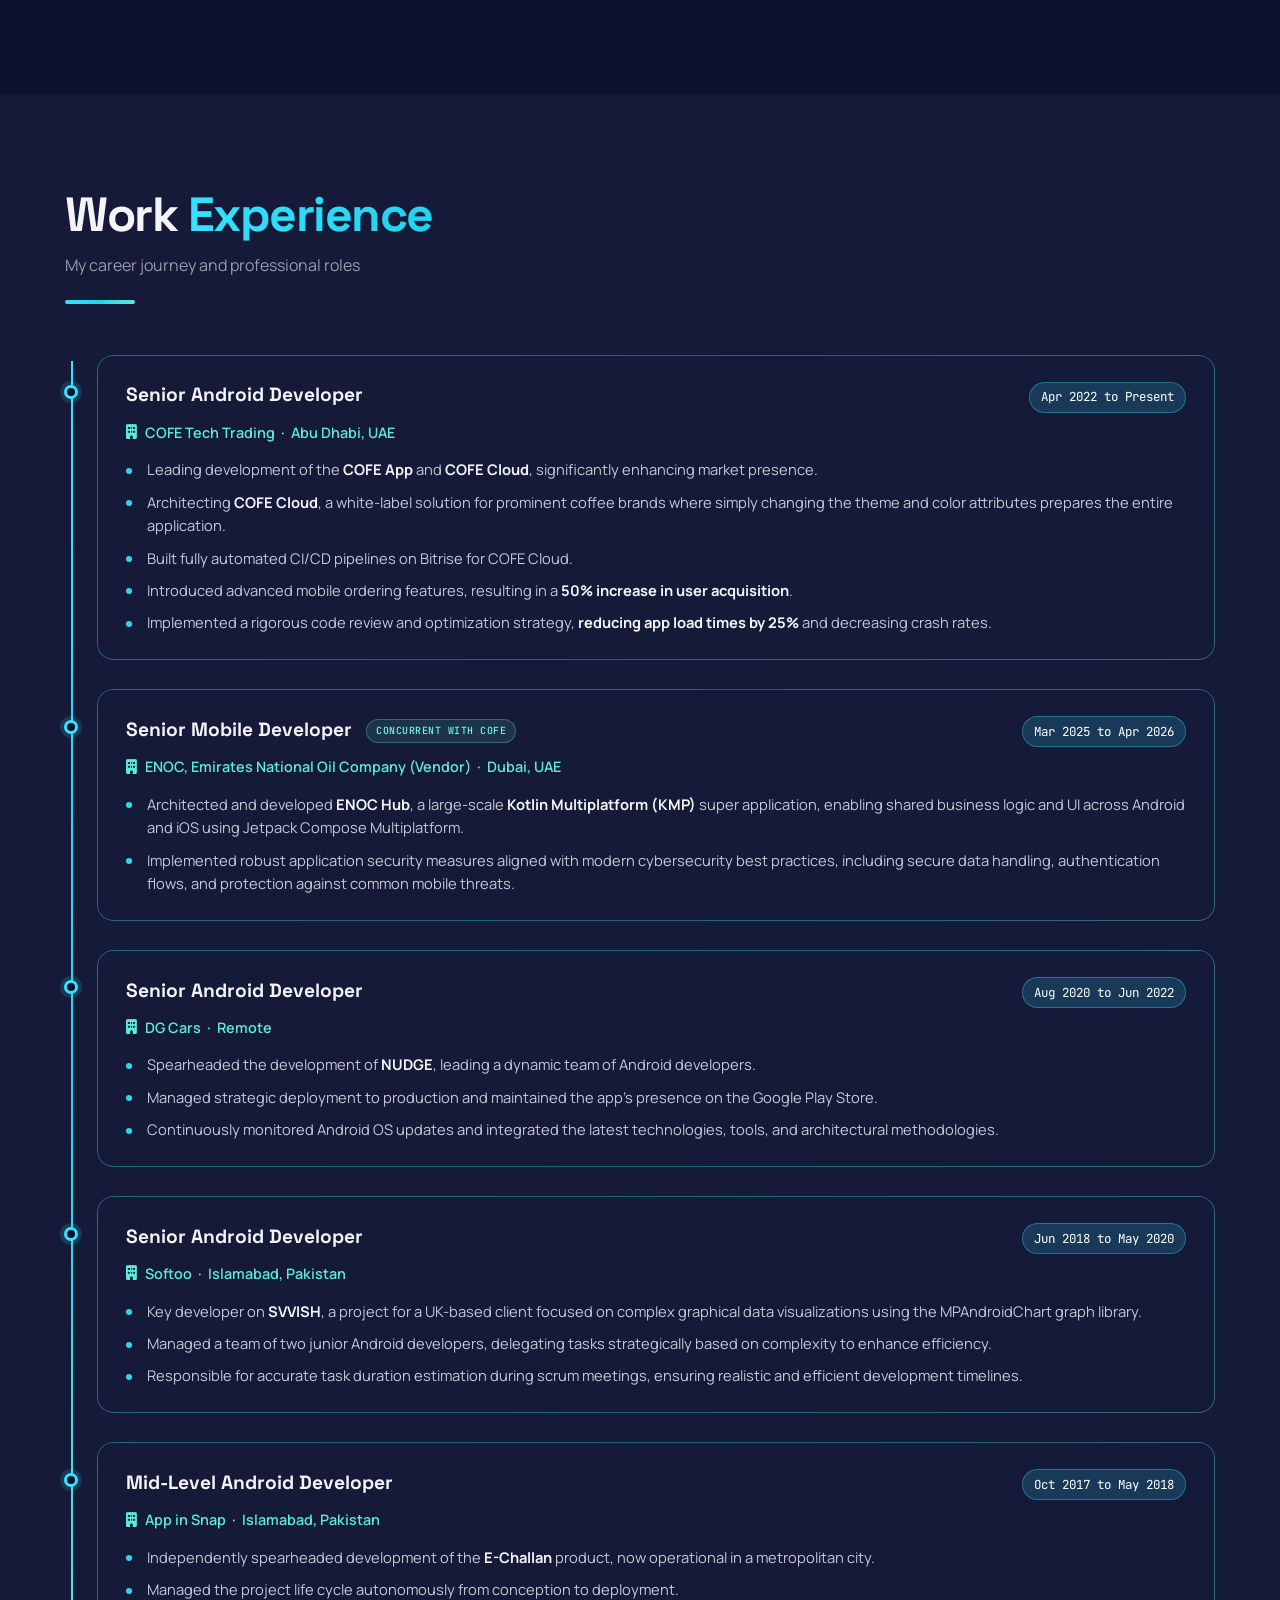
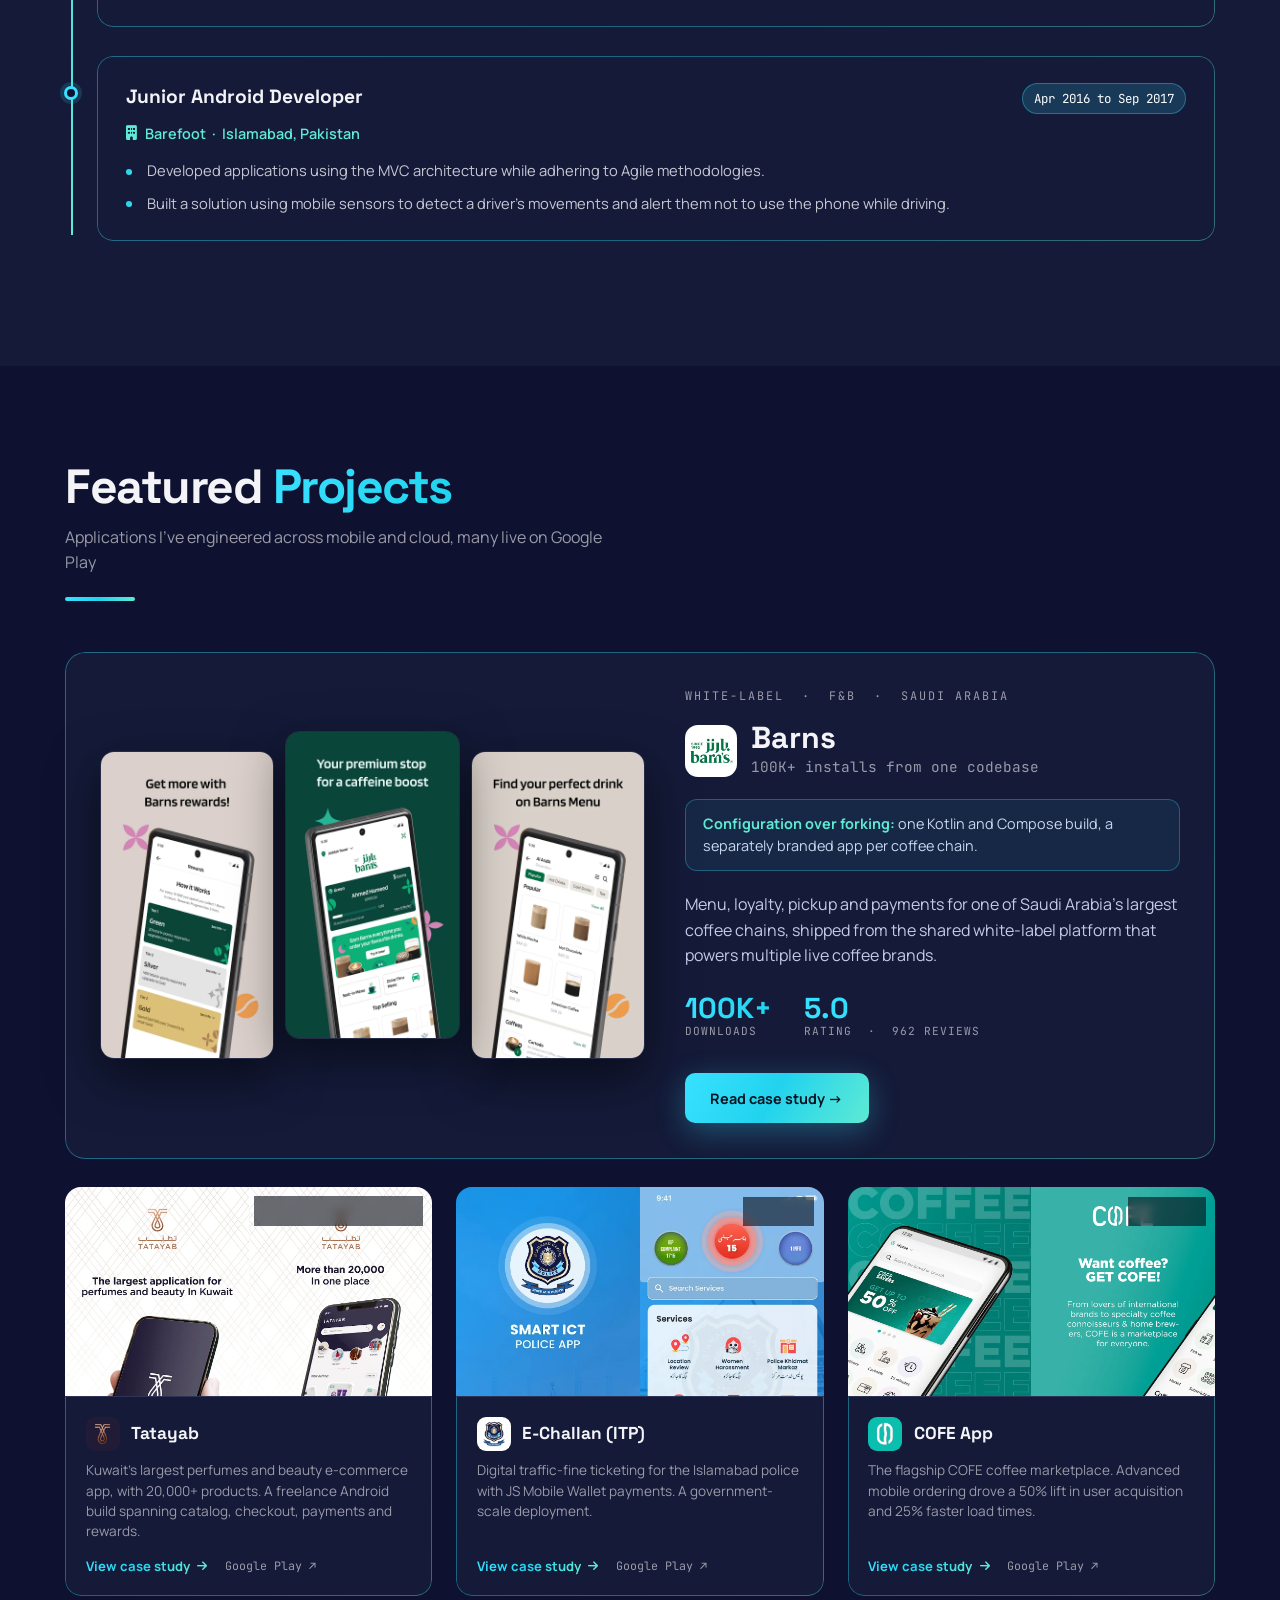
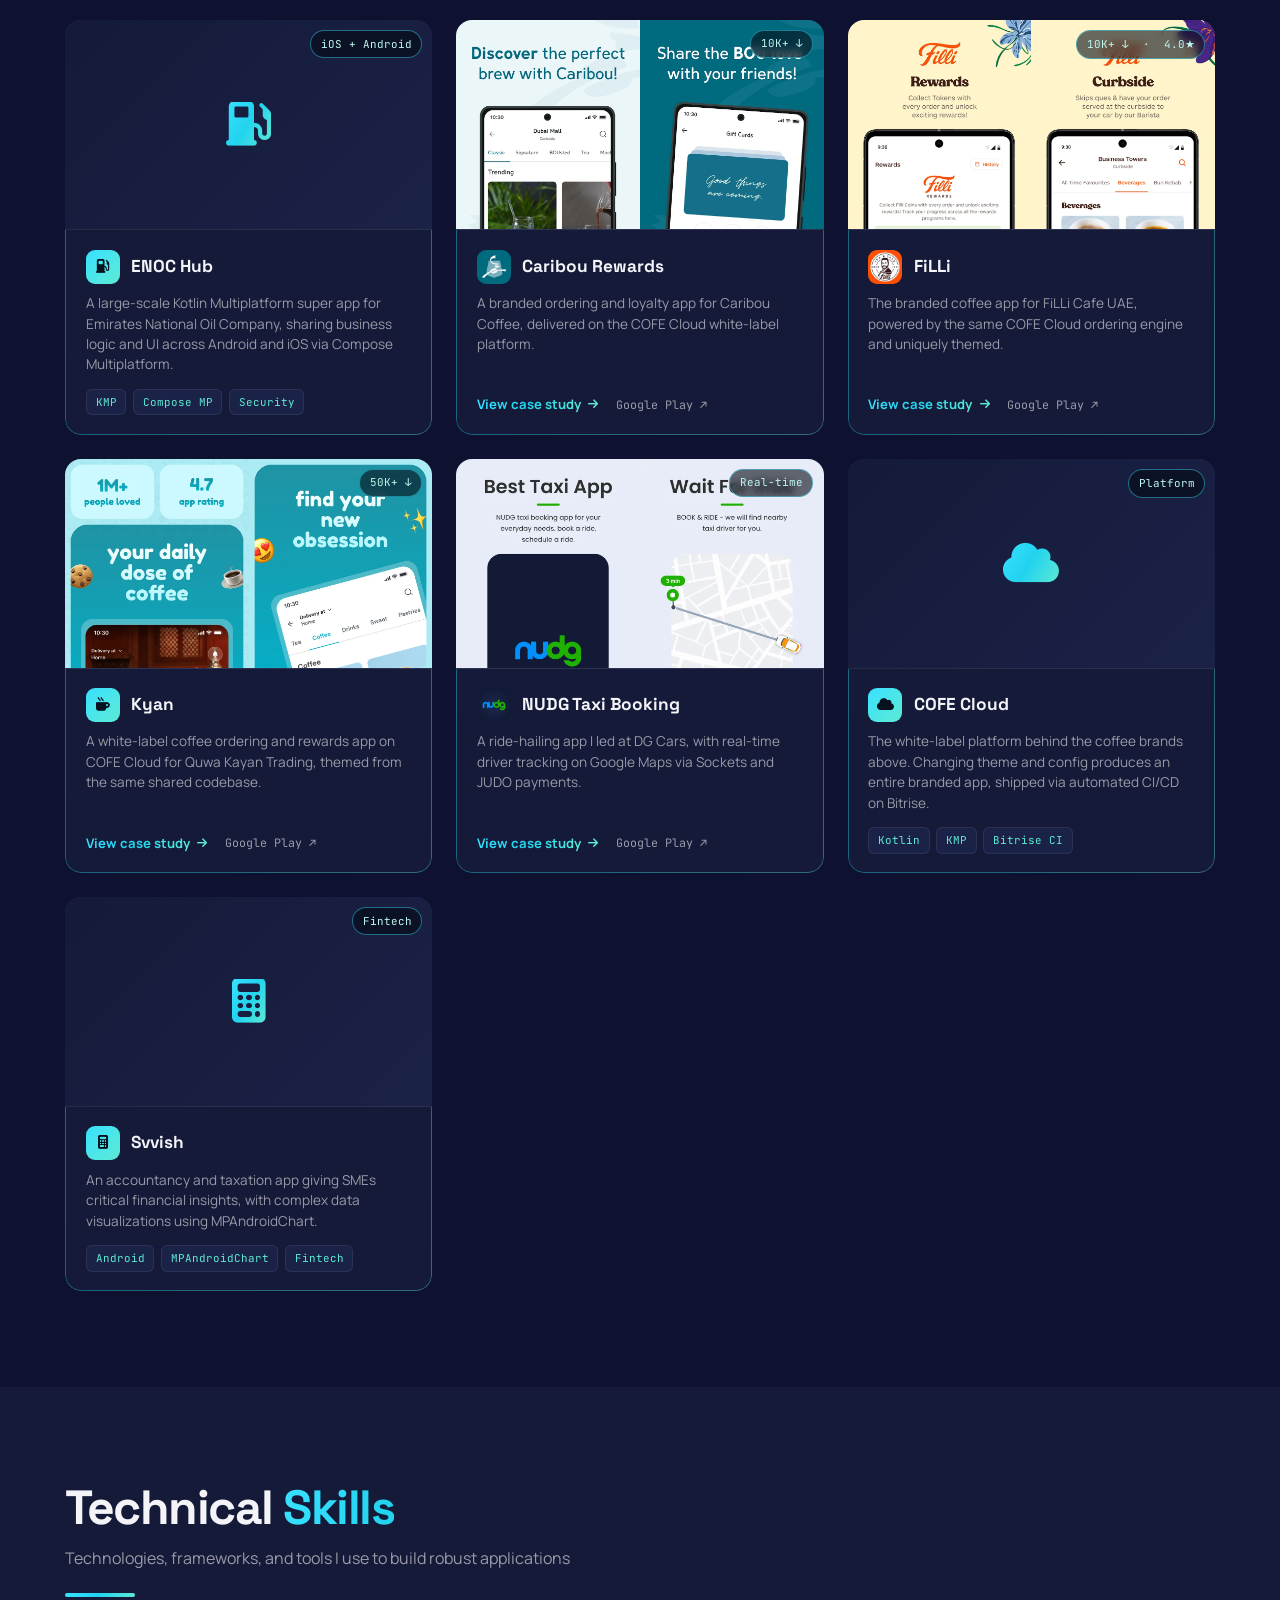
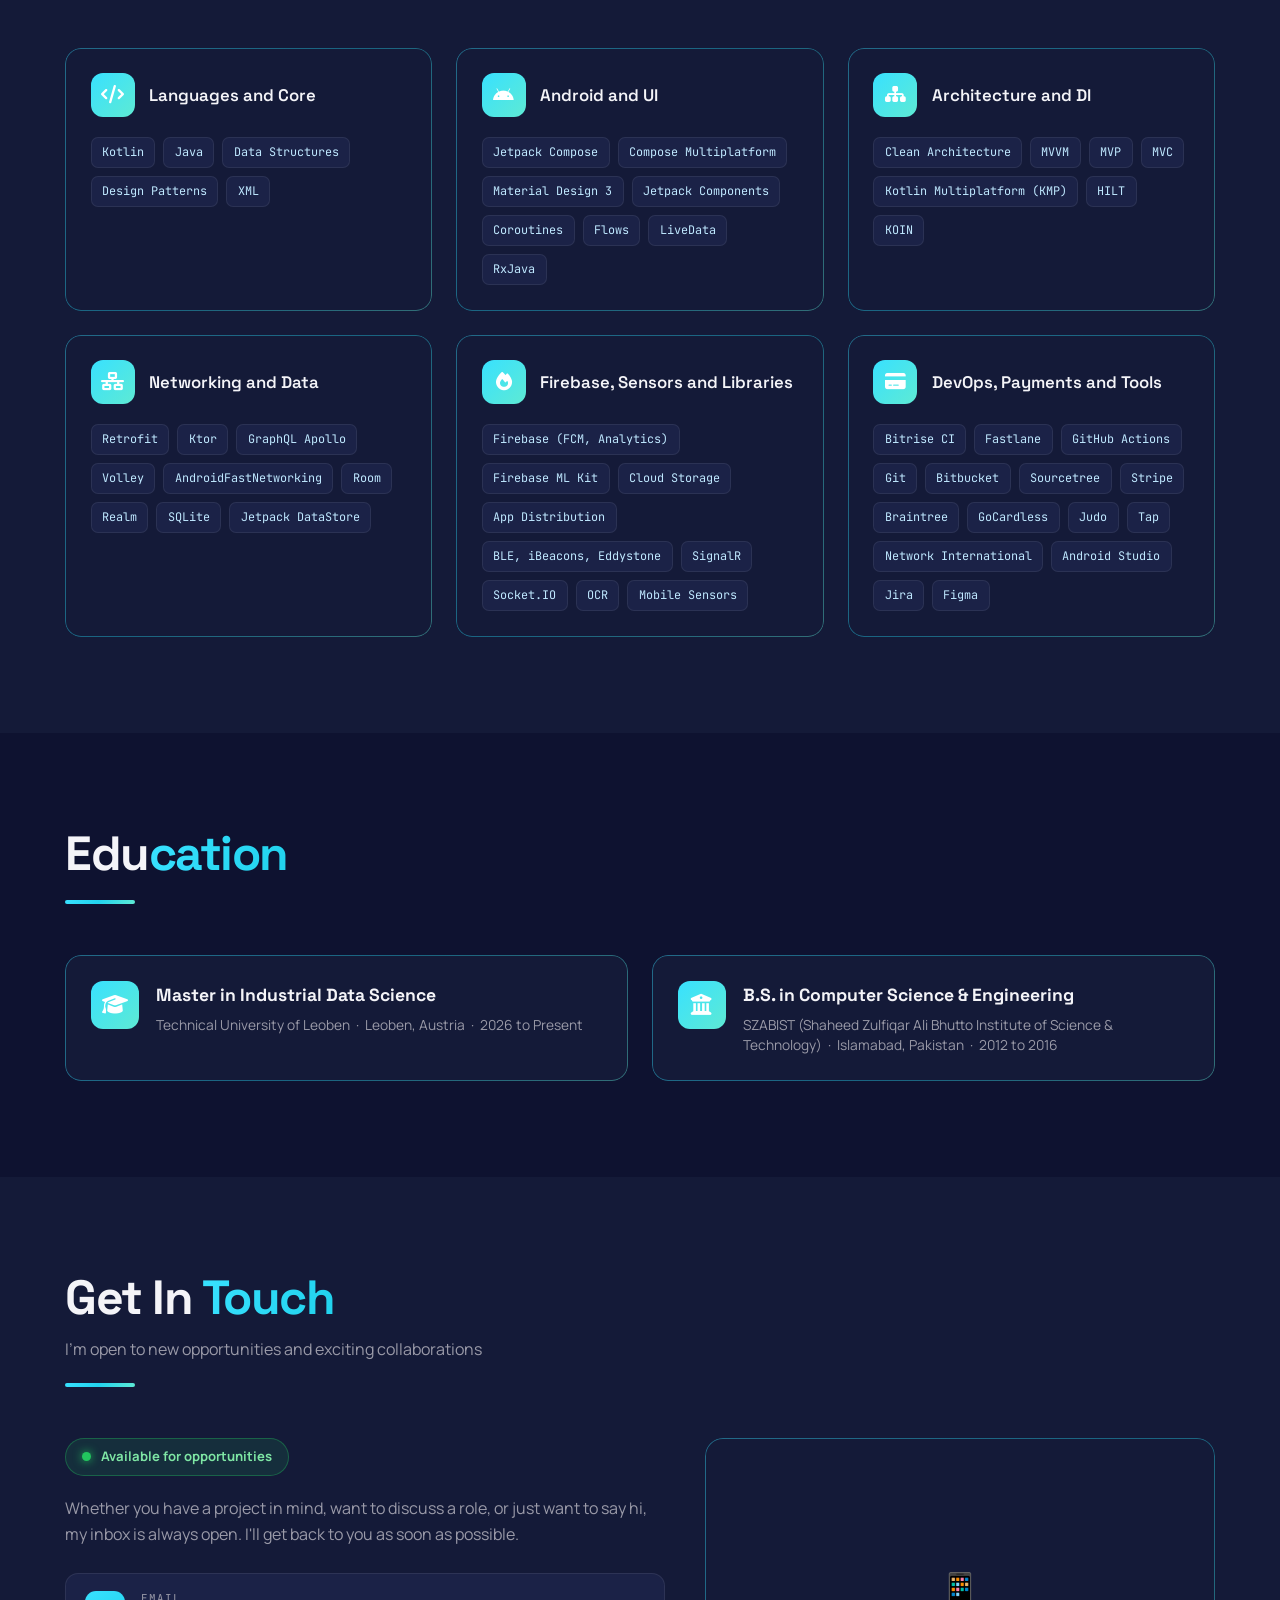
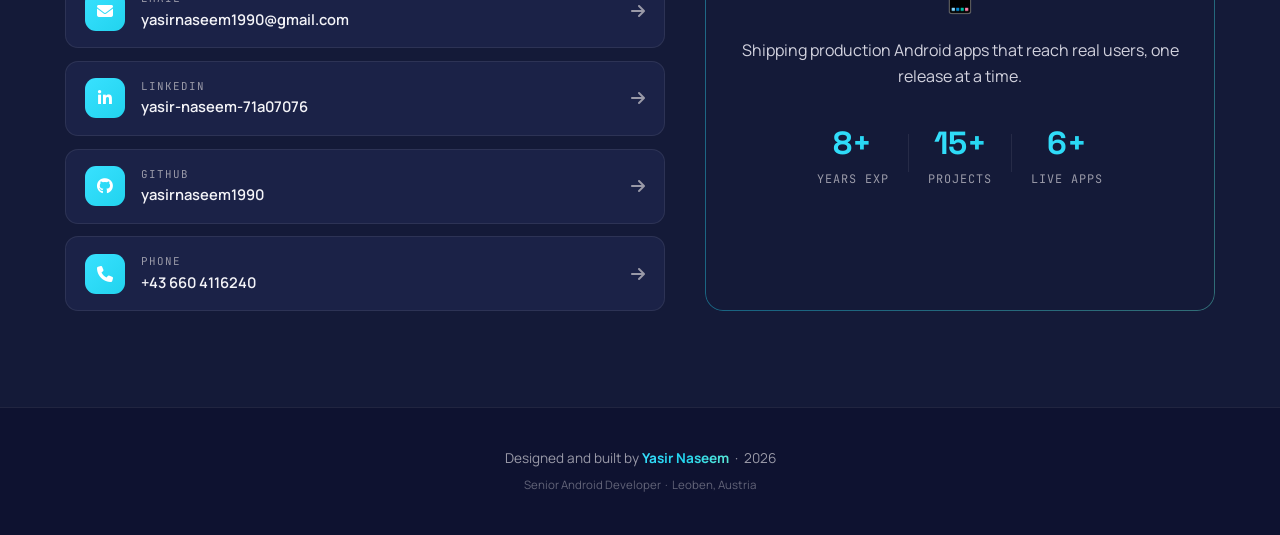
==== commit 2966b6b2: "Add files via upload" ====
--- a/index.html
+++ b/index.html
@@ -269,6 +269,20 @@
             .hamburger{display:flex;z-index:1001}
             section{padding:4.5rem 1.4rem}
         }
+        /* ── CASE-STUDY DRAWER ── */
+        .drawer-backdrop{position:fixed;inset:0;z-index:2000;background:rgba(4,6,14,.62);backdrop-filter:blur(3px);opacity:0;visibility:hidden;transition:opacity .35s ease}
+        .drawer-backdrop.open{opacity:1;visibility:visible}
+        .drawer{position:fixed;top:0;right:0;height:100%;width:min(720px,64vw);z-index:2001;background:var(--bg);box-shadow:-24px 0 70px rgba(0,0,0,.55);transform:translateX(100%);transition:transform .38s cubic-bezier(.4,0,.2,1);display:flex;flex-direction:column;will-change:transform}
+        .drawer.open{transform:translateX(0)}
+        .drawer-bar{position:absolute;top:0;right:0;left:0;height:0;z-index:3}
+        .drawer-close{position:absolute;top:1rem;right:1rem;z-index:4;width:42px;height:42px;border-radius:50%;border:1px solid var(--line);background:rgba(20,26,56,.85);backdrop-filter:blur(10px);color:var(--txt);font-size:1.05rem;cursor:pointer;display:grid;place-items:center;transition:transform .25s,background .25s,color .25s}
+        .drawer-close:hover{background:var(--purple);color:#06121f;transform:rotate(90deg)}
+        .drawer-frame{flex:1;width:100%;border:0;background:var(--bg)}
+        .drawer-load{position:absolute;top:50%;left:50%;transform:translate(-50%,-50%);z-index:1;width:34px;height:34px;border:3px solid rgba(56,225,255,.25);border-top-color:var(--purple);border-radius:50%;animation:spin .8s linear infinite;opacity:0;transition:opacity .2s}
+        .drawer.loading .drawer-load{opacity:1}
+        @keyframes spin{to{transform:translate(-50%,-50%) rotate(360deg)}}
+        body.drawer-open{overflow:hidden}
+        @media(max-width:860px){.drawer{width:100vw}}
     </style>
 </head>
 <body>
@@ -278,9 +292,9 @@
     <a href="#hero" class="nav-logo grad-text">YN</a>
     <ul class="nav-links" id="navLinks">
         <li><a href="#about">About</a></li>
-        <li><a href="#skills">Skills</a></li>
         <li><a href="#experience">Experience</a></li>
         <li><a href="#projects">Projects</a></li>
+        <li><a href="#skills">Skills</a></li>
         <li><a href="#education">Education</a></li>
         <li><a href="#contact" class="nav-cta">Contact</a></li>
     </ul>
@@ -298,7 +312,7 @@
         <p class="hero-tagline"><b>Senior Android Developer</b> &nbsp;·&nbsp; Kotlin Multiplatform &nbsp;·&nbsp; Jetpack Compose</p>
         <div class="hero-typing"><span id="typed"></span><span class="cursor"></span></div>
         <div class="hero-btns">
-            <a href="https://calendly.com/yasirnaseem/30min" target="_blank" rel="noopener" class="btn-primary">Book a 30-min call →</a>
+            <a href="https://calendly.com/yasirnaseem" target="_blank" rel="noopener" class="btn-primary">Book a 30-min call →</a>
             <a href="assets/Yasir-Naseem-Resume.pdf" target="_blank" class="btn-outline">Résumé (PDF)</a>
             <a href="https://www.linkedin.com/in/yasir-naseem-71a07076/" target="_blank" rel="noopener" class="btn-outline">LinkedIn</a>
             <a href="#projects" class="btn-outline">View My Work</a>
@@ -326,7 +340,7 @@
                 <p>I've architected and shipped large-scale products across the UAE and beyond, from ENOC's KMP super app to COFE's white-label coffee platform, with a focus on clean architecture, secure payment integrations, and CI/CD automation that elevates user experience and hits business objectives.</p>
                 <p>Now based in <strong>Austria</strong> and pursuing a Master's in Industrial Data Science, I'm open to <strong>full-time roles and freelance work</strong>, bringing a rare blend of technical excellence, team leadership, and strategic vision.</p>
                 <div class="about-meta">
-                    <div class="meta-row"><i class="fas fa-map-marker-alt"></i><span>Graz, Austria &nbsp;·&nbsp; Open to Remote and Relocation</span></div>
+                    <div class="meta-row"><i class="fas fa-map-marker-alt"></i><span>Leoben, Austria &nbsp;·&nbsp; Open to Remote and Relocation</span></div>
                     <div class="meta-row"><i class="fas fa-envelope"></i><a href="mailto:yasirnaseem1990@gmail.com">yasirnaseem1990@gmail.com</a></div>
                     <div class="meta-row"><i class="fas fa-phone"></i><a href="tel:+436604116240">+43 660 4116240</a></div>
                     <div class="meta-row"><i class="fab fa-github"></i><a href="https://github.com/yasirnaseem1990" target="_blank">github.com/yasirnaseem1990</a></div>
@@ -354,75 +368,8 @@
     </div>
 </section>
 
-<!-- ══ SKILLS ══ -->
-<section id="skills" class="full-wrap">
-    <div class="inner">
-        <div class="sec-head reveal">
-            <h2 class="sec-title">Technical <span class="grad-text">Skills</span></h2>
-            <p class="sec-sub">Technologies, frameworks, and tools I use to build robust applications</p>
-            <div class="sec-line"></div>
-        </div>
-        <div class="skills-grid">
-            <div class="skill-box gborder reveal">
-                <div class="skill-box-head"><div class="skill-ico"><i class="fas fa-code"></i></div><span class="skill-box-name">Languages and Core</span></div>
-                <div class="skill-pills">
-                    <span class="pill">Kotlin</span><span class="pill">Java</span>
-                    <span class="pill">Data Structures</span><span class="pill">Design Patterns</span><span class="pill">XML</span>
-                </div>
-            </div>
-            <div class="skill-box gborder reveal d1">
-                <div class="skill-box-head"><div class="skill-ico"><i class="fab fa-android"></i></div><span class="skill-box-name">Android and UI</span></div>
-                <div class="skill-pills">
-                    <span class="pill">Jetpack Compose</span><span class="pill">Compose Multiplatform</span>
-                    <span class="pill">Material Design 3</span><span class="pill">Jetpack Components</span>
-                    <span class="pill">Coroutines</span><span class="pill">Flows</span>
-                    <span class="pill">LiveData</span><span class="pill">RxJava</span>
-                </div>
-            </div>
-            <div class="skill-box gborder reveal d2">
-                <div class="skill-box-head"><div class="skill-ico"><i class="fas fa-sitemap"></i></div><span class="skill-box-name">Architecture and DI</span></div>
-                <div class="skill-pills">
-                    <span class="pill">Clean Architecture</span><span class="pill">MVVM</span>
-                    <span class="pill">MVP</span><span class="pill">MVC</span>
-                    <span class="pill">Kotlin Multiplatform (KMP)</span><span class="pill">HILT</span><span class="pill">KOIN</span>
-                </div>
-            </div>
-            <div class="skill-box gborder reveal">
-                <div class="skill-box-head"><div class="skill-ico"><i class="fas fa-network-wired"></i></div><span class="skill-box-name">Networking and Data</span></div>
-                <div class="skill-pills">
-                    <span class="pill">Retrofit</span><span class="pill">Ktor</span>
-                    <span class="pill">GraphQL Apollo</span><span class="pill">Volley</span>
-                    <span class="pill">AndroidFastNetworking</span><span class="pill">Room</span>
-                    <span class="pill">Realm</span><span class="pill">SQLite</span><span class="pill">Jetpack DataStore</span>
-                </div>
-            </div>
-            <div class="skill-box gborder reveal d1">
-                <div class="skill-box-head"><div class="skill-ico"><i class="fas fa-fire"></i></div><span class="skill-box-name">Firebase, Sensors and Libraries</span></div>
-                <div class="skill-pills">
-                    <span class="pill">Firebase (FCM, Analytics)</span><span class="pill">Firebase ML Kit</span>
-                    <span class="pill">Cloud Storage</span><span class="pill">App Distribution</span>
-                    <span class="pill">BLE, iBeacons, Eddystone</span><span class="pill">SignalR</span>
-                    <span class="pill">Socket.IO</span><span class="pill">OCR</span><span class="pill">Mobile Sensors</span>
-                </div>
-            </div>
-            <div class="skill-box gborder reveal d2">
-                <div class="skill-box-head"><div class="skill-ico"><i class="fas fa-credit-card"></i></div><span class="skill-box-name">DevOps, Payments and Tools</span></div>
-                <div class="skill-pills">
-                    <span class="pill">Bitrise CI</span><span class="pill">Fastlane</span>
-                    <span class="pill">GitHub Actions</span><span class="pill">Git</span>
-                    <span class="pill">Bitbucket</span><span class="pill">Sourcetree</span>
-                    <span class="pill">Stripe</span><span class="pill">Braintree</span>
-                    <span class="pill">GoCardless</span><span class="pill">Judo</span>
-                    <span class="pill">Tap</span><span class="pill">Network International</span>
-                    <span class="pill">Android Studio</span><span class="pill">Jira</span><span class="pill">Figma</span>
-                </div>
-            </div>
-        </div>
-    </div>
-</section>
-
 <!-- ══ EXPERIENCE ══ -->
-<section id="experience">
+<section id="experience" class="full-wrap">
     <div class="wrap">
         <div class="sec-head reveal">
             <h2 class="sec-title">Work <span class="grad-text">Experience</span></h2>
@@ -506,7 +453,7 @@
 </section>
 
 <!-- ══ PROJECTS ══ -->
-<section id="projects" class="full-wrap">
+<section id="projects">
     <div class="inner">
         <div class="sec-head reveal">
             <h2 class="sec-title">Featured <span class="grad-text">Projects</span></h2>
@@ -650,6 +597,73 @@
                     <div class="vcard-top"><div class="vl" style="display:grid;place-items:center;background:linear-gradient(135deg,#38e1ff,#5eead4)"><i class="fas fa-calculator" style="color:#06121f;font-size:.85rem"></i></div><h4>Svvish</h4></div>
                     <p>An accountancy and taxation app giving SMEs critical financial insights, with complex data visualizations using MPAndroidChart.</p>
                     <div class="proj-tech" style="margin-top:.3rem"><span class="tech-tag">Android</span><span class="tech-tag">MPAndroidChart</span><span class="tech-tag">Fintech</span></div>
+                </div>
+            </div>
+        </div>
+    </div>
+</section>
+
+<!-- ══ SKILLS ══ -->
+<section id="skills" class="full-wrap">
+    <div class="inner">
+        <div class="sec-head reveal">
+            <h2 class="sec-title">Technical <span class="grad-text">Skills</span></h2>
+            <p class="sec-sub">Technologies, frameworks, and tools I use to build robust applications</p>
+            <div class="sec-line"></div>
+        </div>
+        <div class="skills-grid">
+            <div class="skill-box gborder reveal">
+                <div class="skill-box-head"><div class="skill-ico"><i class="fas fa-code"></i></div><span class="skill-box-name">Languages and Core</span></div>
+                <div class="skill-pills">
+                    <span class="pill">Kotlin</span><span class="pill">Java</span>
+                    <span class="pill">Data Structures</span><span class="pill">Design Patterns</span><span class="pill">XML</span>
+                </div>
+            </div>
+            <div class="skill-box gborder reveal d1">
+                <div class="skill-box-head"><div class="skill-ico"><i class="fab fa-android"></i></div><span class="skill-box-name">Android and UI</span></div>
+                <div class="skill-pills">
+                    <span class="pill">Jetpack Compose</span><span class="pill">Compose Multiplatform</span>
+                    <span class="pill">Material Design 3</span><span class="pill">Jetpack Components</span>
+                    <span class="pill">Coroutines</span><span class="pill">Flows</span>
+                    <span class="pill">LiveData</span><span class="pill">RxJava</span>
+                </div>
+            </div>
+            <div class="skill-box gborder reveal d2">
+                <div class="skill-box-head"><div class="skill-ico"><i class="fas fa-sitemap"></i></div><span class="skill-box-name">Architecture and DI</span></div>
+                <div class="skill-pills">
+                    <span class="pill">Clean Architecture</span><span class="pill">MVVM</span>
+                    <span class="pill">MVP</span><span class="pill">MVC</span>
+                    <span class="pill">Kotlin Multiplatform (KMP)</span><span class="pill">HILT</span><span class="pill">KOIN</span>
+                </div>
+            </div>
+            <div class="skill-box gborder reveal">
+                <div class="skill-box-head"><div class="skill-ico"><i class="fas fa-network-wired"></i></div><span class="skill-box-name">Networking and Data</span></div>
+                <div class="skill-pills">
+                    <span class="pill">Retrofit</span><span class="pill">Ktor</span>
+                    <span class="pill">GraphQL Apollo</span><span class="pill">Volley</span>
+                    <span class="pill">AndroidFastNetworking</span><span class="pill">Room</span>
+                    <span class="pill">Realm</span><span class="pill">SQLite</span><span class="pill">Jetpack DataStore</span>
+                </div>
+            </div>
+            <div class="skill-box gborder reveal d1">
+                <div class="skill-box-head"><div class="skill-ico"><i class="fas fa-fire"></i></div><span class="skill-box-name">Firebase, Sensors and Libraries</span></div>
+                <div class="skill-pills">
+                    <span class="pill">Firebase (FCM, Analytics)</span><span class="pill">Firebase ML Kit</span>
+                    <span class="pill">Cloud Storage</span><span class="pill">App Distribution</span>
+                    <span class="pill">BLE, iBeacons, Eddystone</span><span class="pill">SignalR</span>
+                    <span class="pill">Socket.IO</span><span class="pill">OCR</span><span class="pill">Mobile Sensors</span>
+                </div>
+            </div>
+            <div class="skill-box gborder reveal d2">
+                <div class="skill-box-head"><div class="skill-ico"><i class="fas fa-credit-card"></i></div><span class="skill-box-name">DevOps, Payments and Tools</span></div>
+                <div class="skill-pills">
+                    <span class="pill">Bitrise CI</span><span class="pill">Fastlane</span>
+                    <span class="pill">GitHub Actions</span><span class="pill">Git</span>
+                    <span class="pill">Bitbucket</span><span class="pill">Sourcetree</span>
+                    <span class="pill">Stripe</span><span class="pill">Braintree</span>
+                    <span class="pill">GoCardless</span><span class="pill">Judo</span>
+                    <span class="pill">Tap</span><span class="pill">Network International</span>
+                    <span class="pill">Android Studio</span><span class="pill">Jira</span><span class="pill">Figma</span>
                 </div>
             </div>
         </div>
@@ -735,7 +749,7 @@
 <!-- ══ FOOTER ══ -->
 <footer>
     <p>Designed and built by <span>Yasir Naseem</span> &nbsp;·&nbsp; 2026</p>
-    <p style="margin-top:.4rem;font-size:.72rem;opacity:.6">Senior Android Developer &nbsp;·&nbsp; Graz, Austria</p>
+    <p style="margin-top:.4rem;font-size:.72rem;opacity:.6">Senior Android Developer &nbsp;·&nbsp; Leoben, Austria</p>
 </footer>
 
 <script>
@@ -806,5 +820,77 @@
         let rz;window.addEventListener('resize',()=>{clearTimeout(rz);rz=setTimeout(build,200);});
     })();
 </script>
+<!-- ══ CASE-STUDY DRAWER ══ -->
+<div class="drawer-backdrop" id="cbackdrop"></div>
+<aside class="drawer" id="cdrawer" role="dialog" aria-modal="true" aria-label="Project case study" aria-hidden="true">
+    <button class="drawer-close" id="cclose" aria-label="Close preview" title="Close (Esc)"><i class="fas fa-xmark"></i></button>
+    <div class="drawer-load"></div>
+    <iframe class="drawer-frame" id="cframe" title="Project case study preview"></iframe>
+</aside>
+
+<script>
+(function(){
+    const drawer=document.getElementById('cdrawer');
+    const backdrop=document.getElementById('cbackdrop');
+    const frame=document.getElementById('cframe');
+    const closeBtn=document.getElementById('cclose');
+    let lastFocus=null, current=null;
+
+    function open(slug, push){
+        if(current===slug && drawer.classList.contains('open')) return;
+        current=slug;
+        lastFocus=document.activeElement;
+        drawer.classList.add('loading');
+        frame.onload=()=>drawer.classList.remove('loading');
+        frame.src='work/'+slug+'.html?embed=1';
+        document.body.classList.add('drawer-open');
+        backdrop.classList.add('open');
+        drawer.classList.add('open');
+        drawer.setAttribute('aria-hidden','false');
+        closeBtn.focus();
+        if(push){ history.pushState({caseSlug:slug},'', '#case='+slug); }
+    }
+    function close(){
+        drawer.classList.remove('open');
+        backdrop.classList.remove('open');
+        document.body.classList.remove('drawer-open');
+        drawer.setAttribute('aria-hidden','true');
+        current=null;
+        setTimeout(()=>{ if(!drawer.classList.contains('open')){ frame.src='about:blank'; } },400);
+        if(lastFocus && lastFocus.focus) lastFocus.focus();
+    }
+    // close by history so Back button works and URL clears
+    function requestClose(){
+        if(location.hash.indexOf('#case=')===0){ history.back(); }
+        else { close(); }
+    }
+
+    // Intercept case-study links (any anchor pointing at work/*.html)
+    document.addEventListener('click',function(e){
+        const a=e.target.closest('a[href^="work/"]');
+        if(!a) return;
+        if(e.metaKey||e.ctrlKey||e.shiftKey||e.altKey||e.button!==0) return; // let new-tab work
+        const m=a.getAttribute('href').match(/work\/([^.\/?#]+)\.html/);
+        if(!m) return;
+        e.preventDefault();
+        open(m[1], true);
+    });
+
+    closeBtn.addEventListener('click', requestClose);
+    backdrop.addEventListener('click', requestClose);
+    document.addEventListener('keydown',function(e){
+        if(e.key==='Escape' && drawer.classList.contains('open')) requestClose();
+    });
+
+    // Deep-linking: Back/Forward and initial load
+    window.addEventListener('popstate',function(){
+        const m=location.hash.match(/^#case=([^&]+)/);
+        if(m) open(decodeURIComponent(m[1]), false);
+        else if(drawer.classList.contains('open')) close();
+    });
+    const init=location.hash.match(/^#case=([^&]+)/);
+    if(init) open(decodeURIComponent(init[1]), false);
+})();
+</script>
 </body>
 </html>
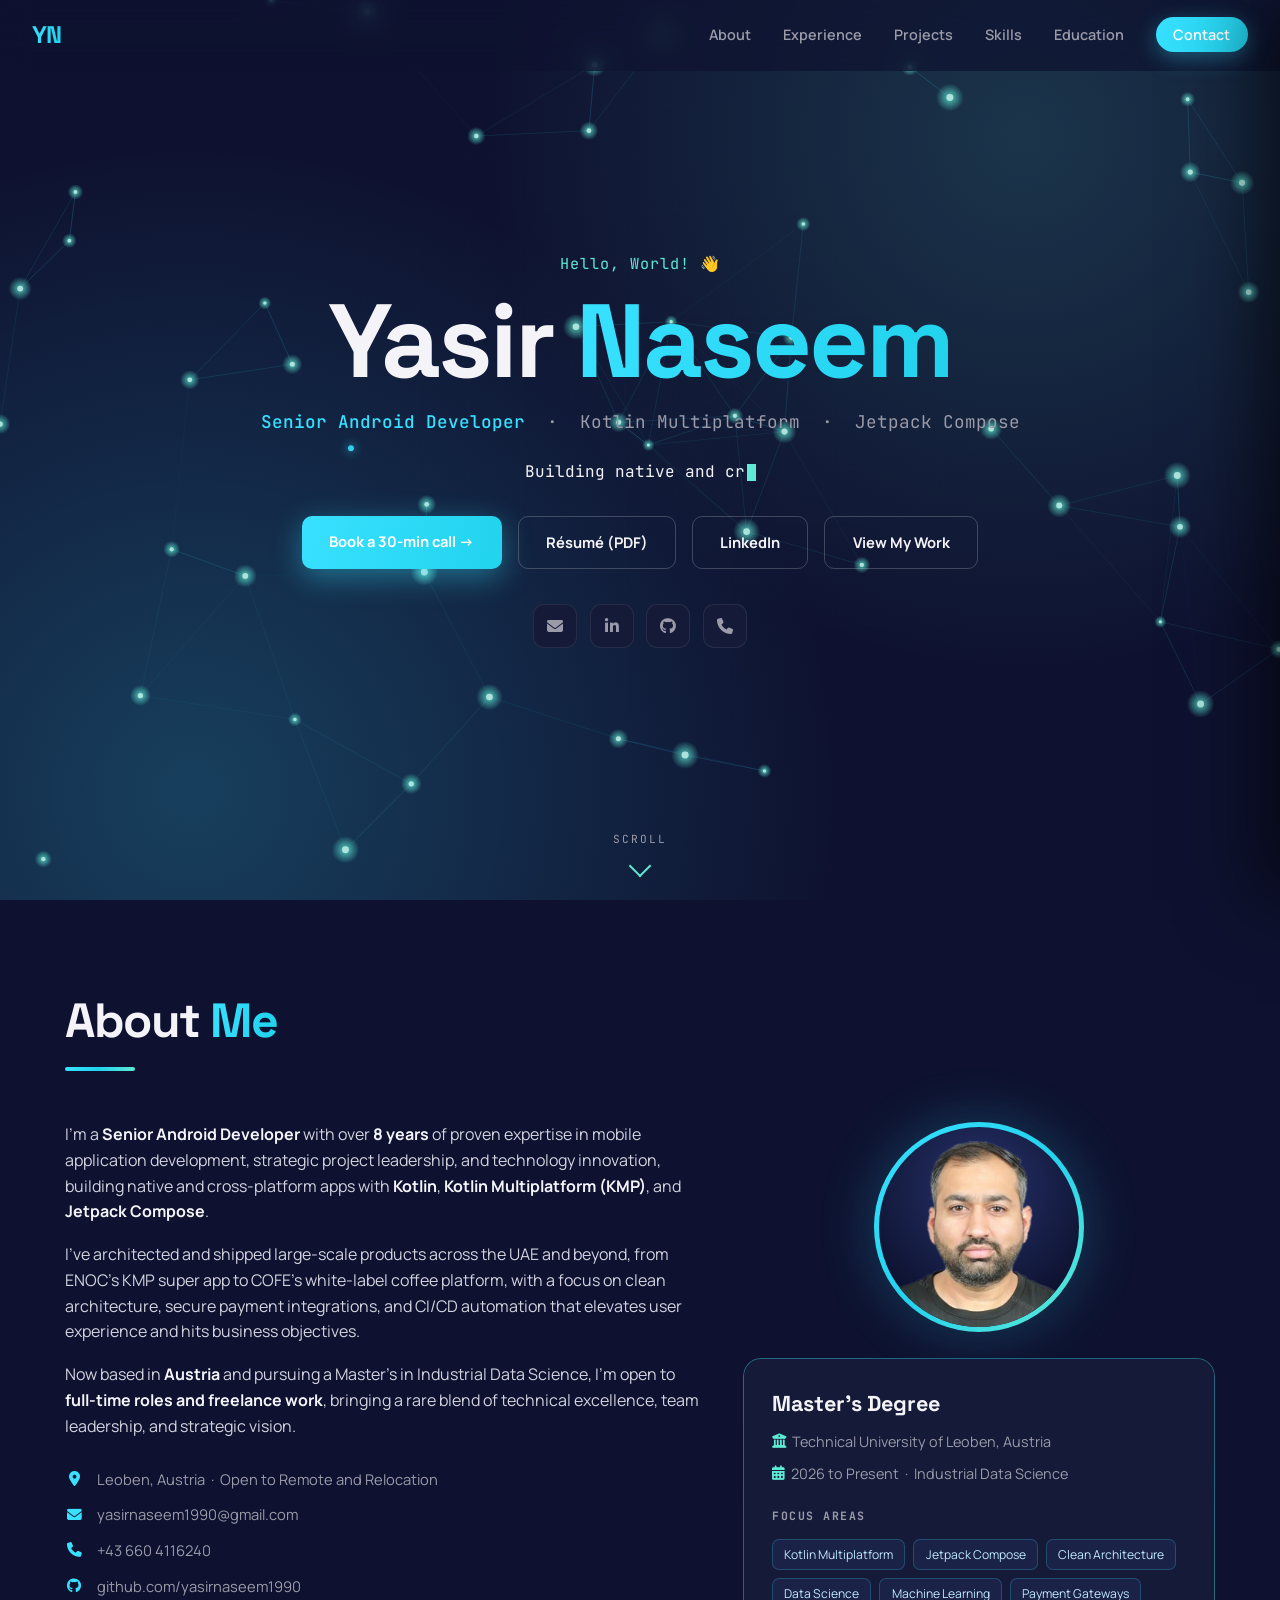
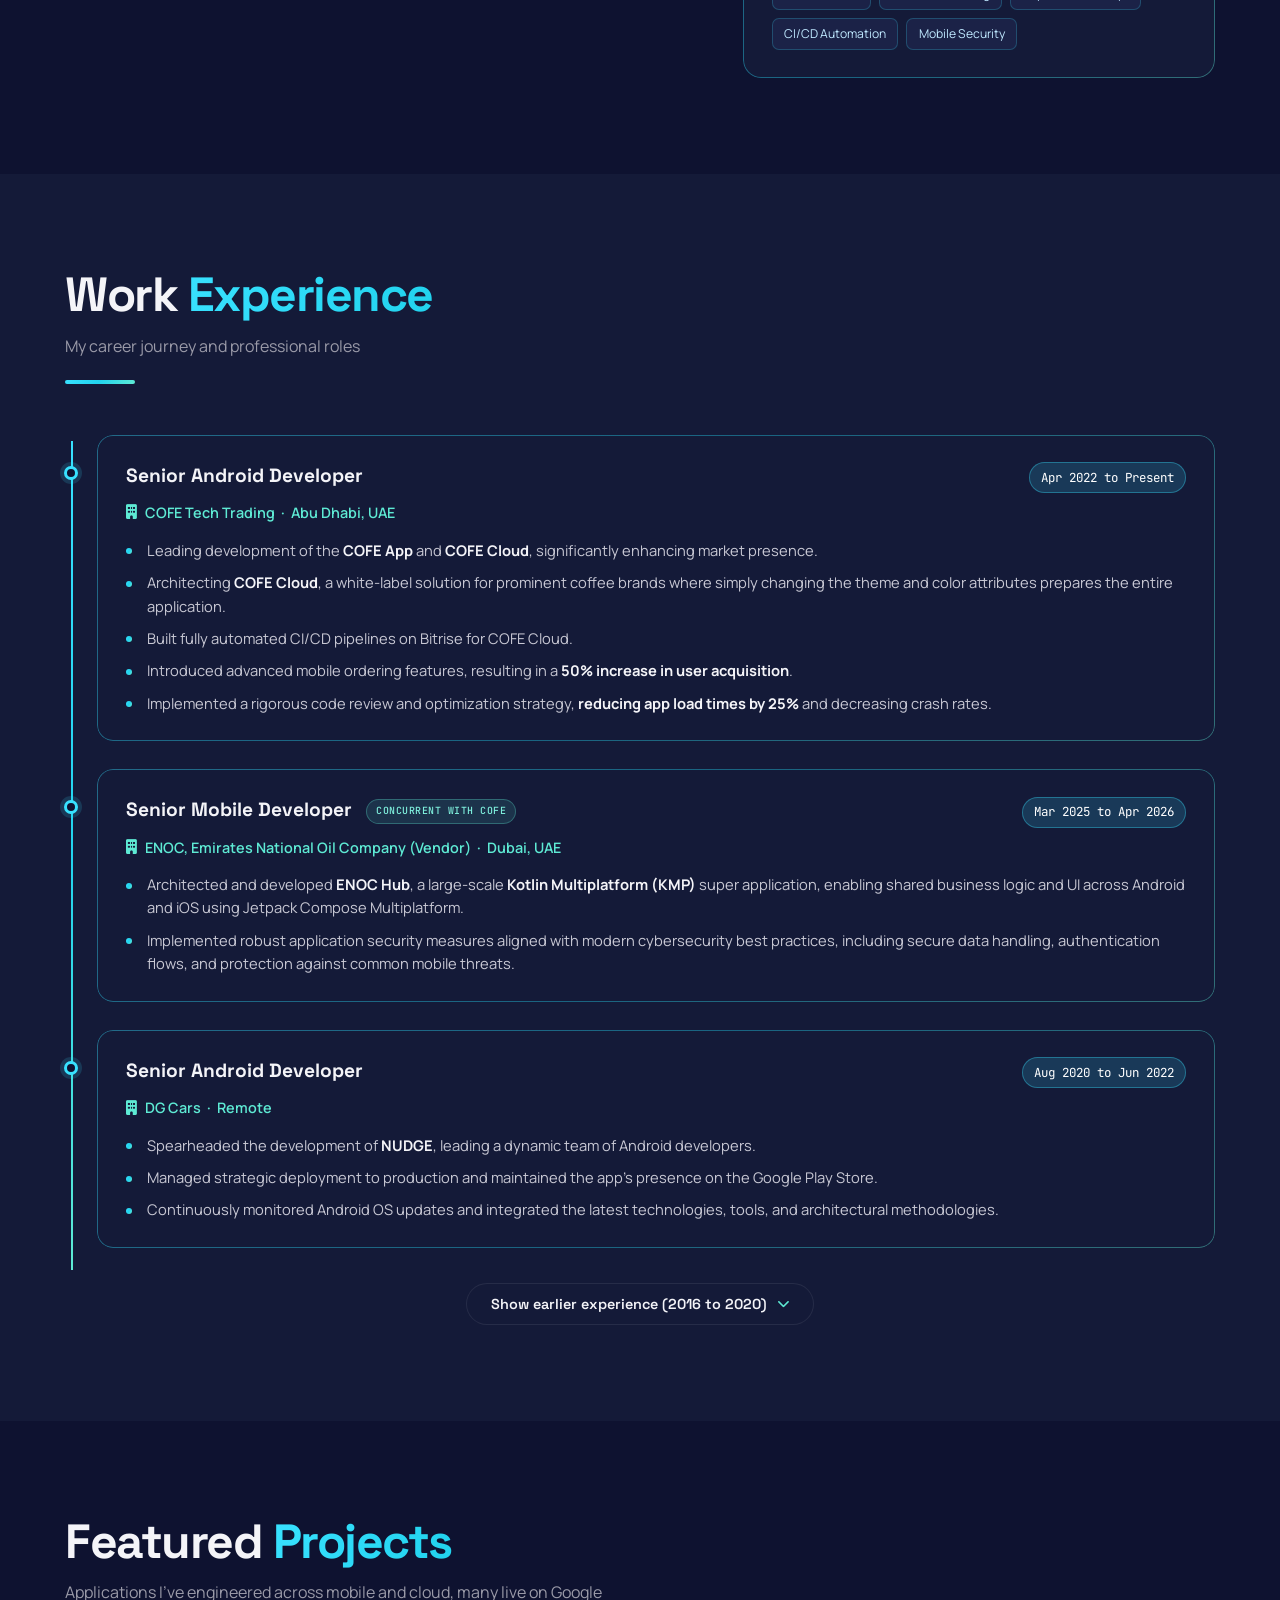
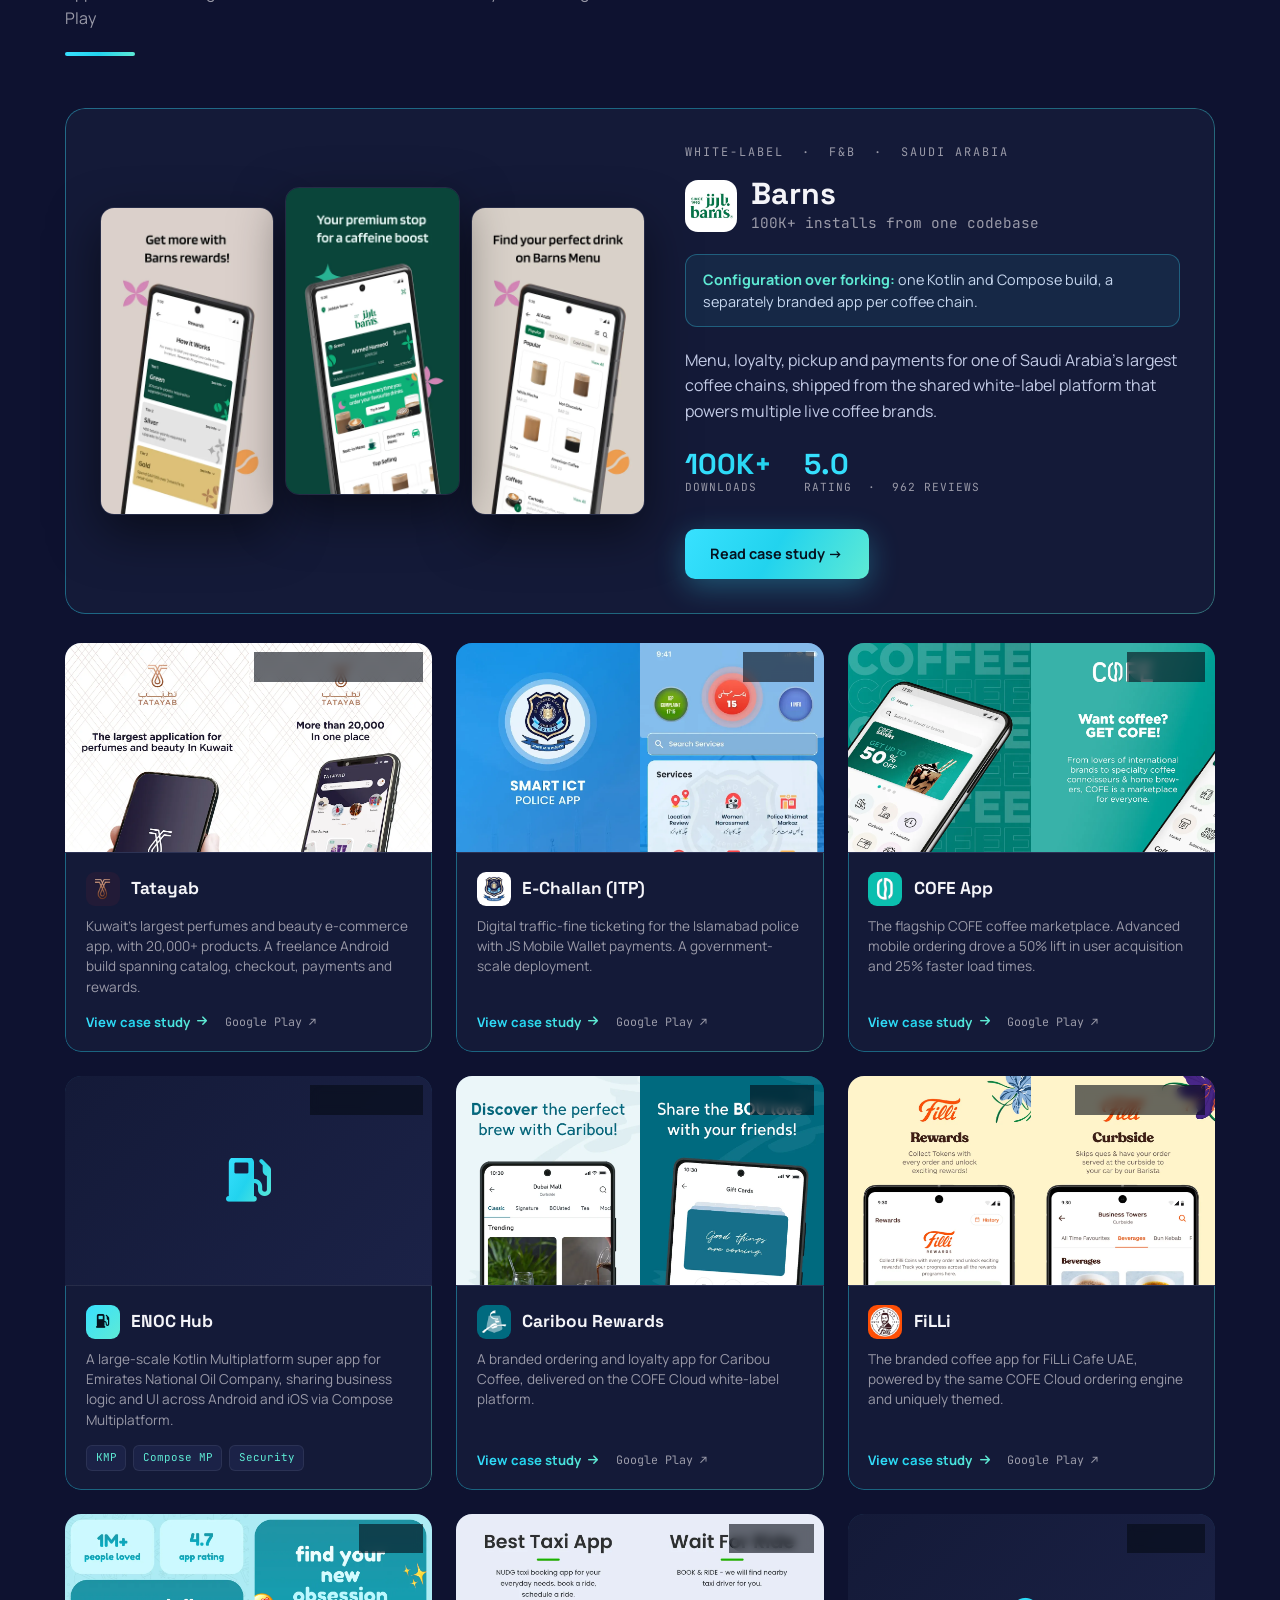
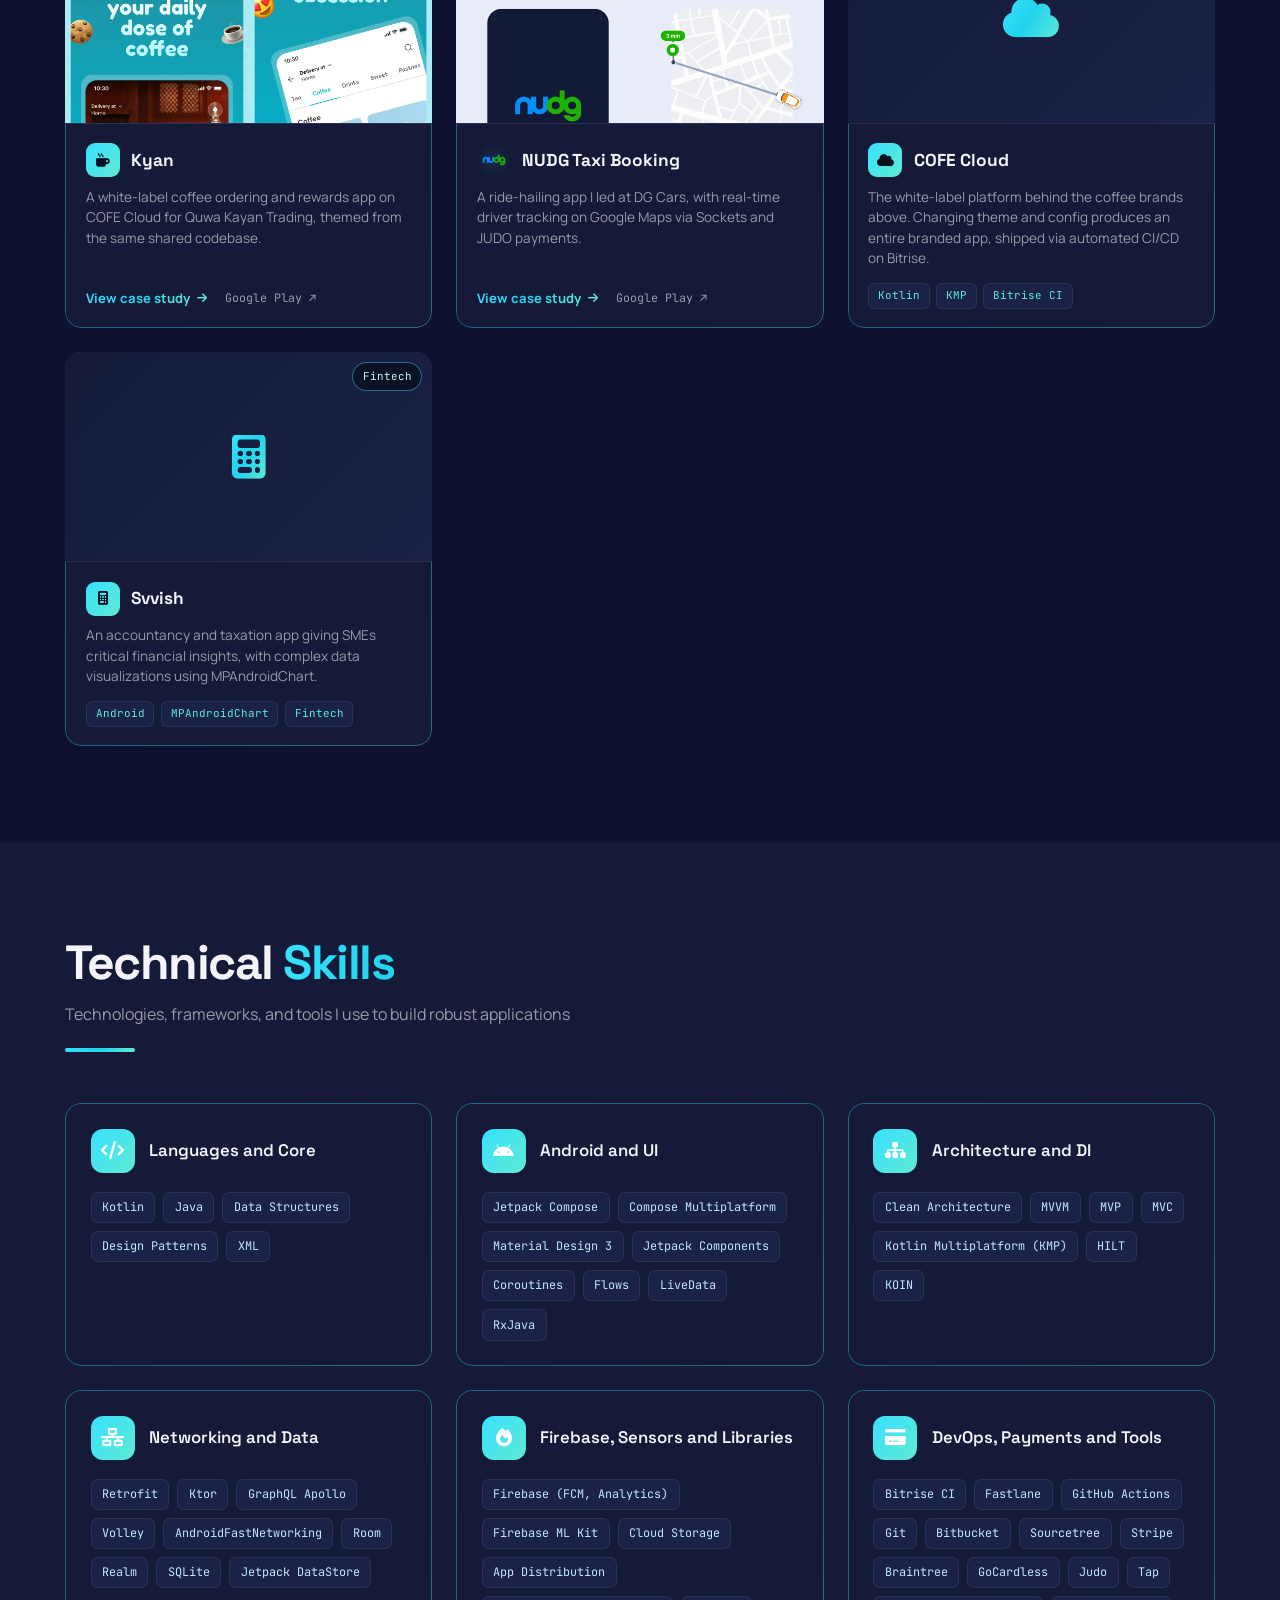
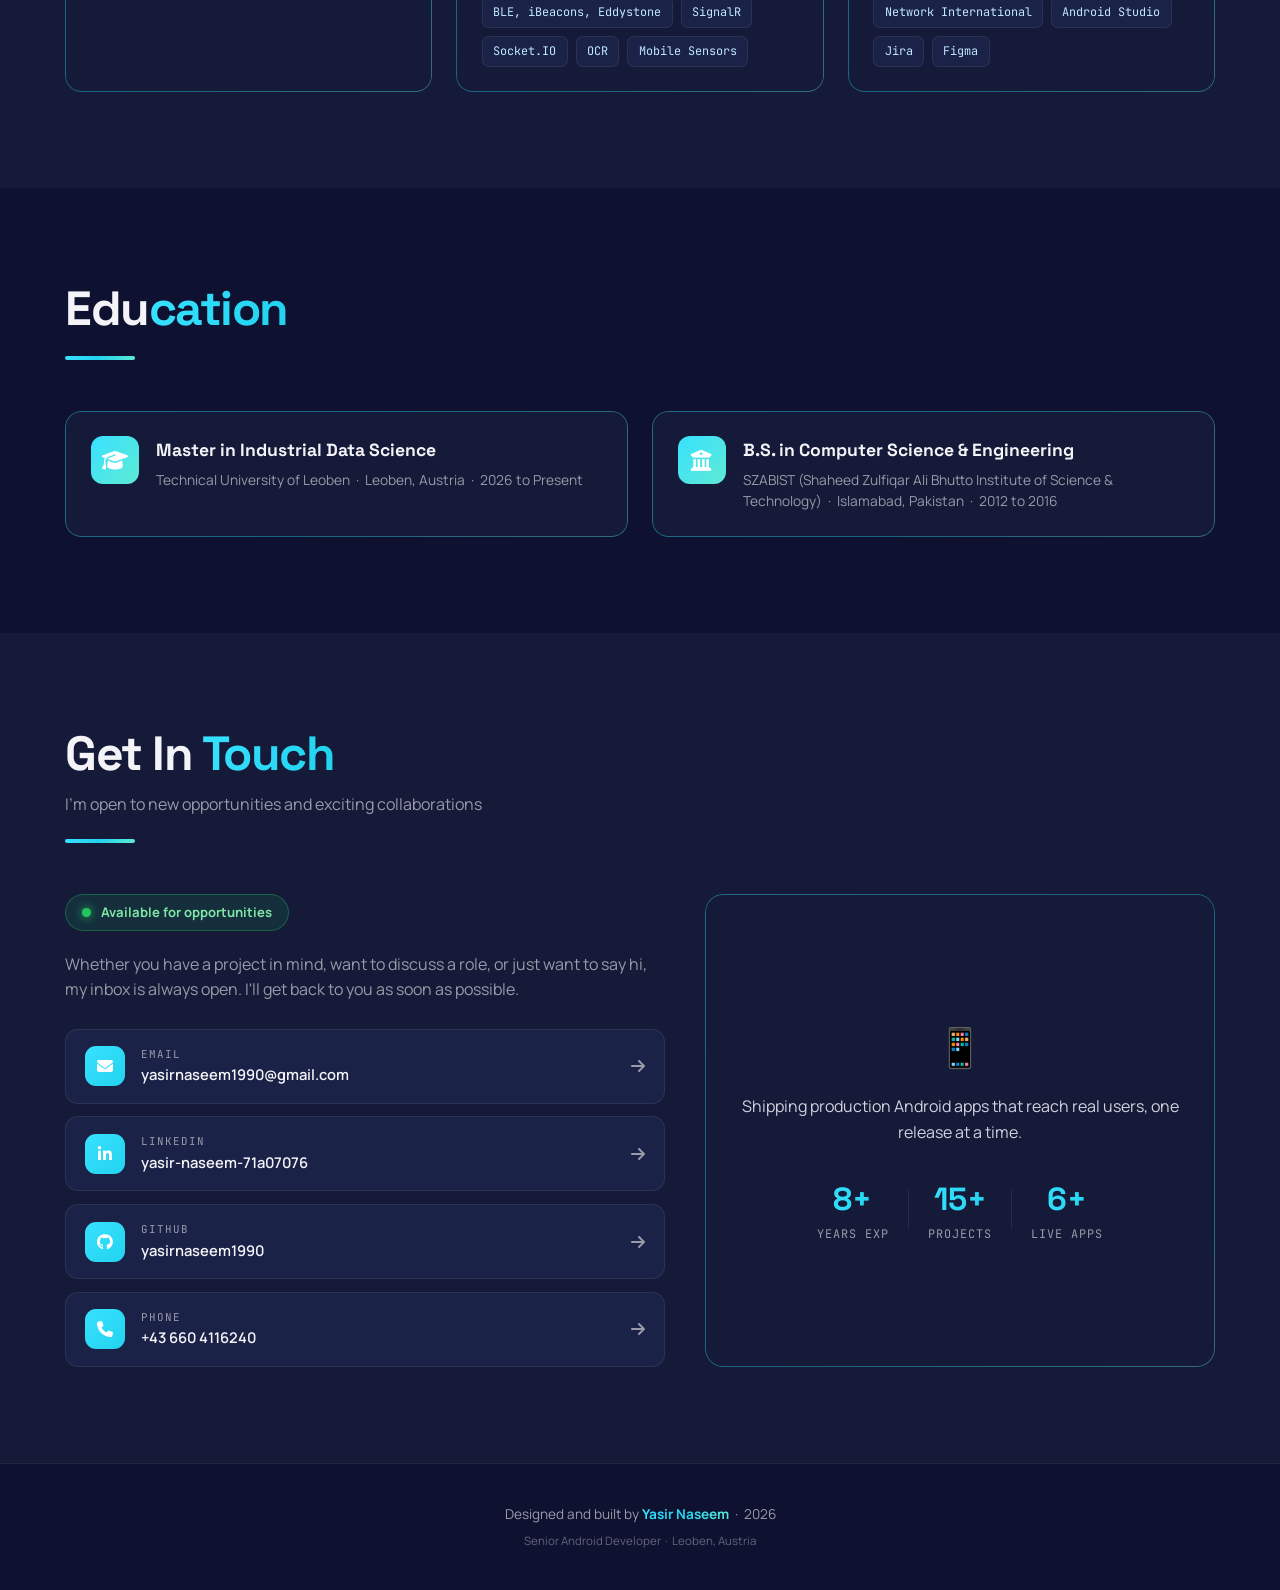
==== commit 30b8b9dc: "Add files via upload" ====
--- a/index.html
+++ b/index.html
@@ -5,6 +5,11 @@
     <meta name="viewport" content="width=device-width, initial-scale=1.0">
     <title>Yasir Naseem · Senior Android Developer</title>
     <meta name="description" content="Portfolio of Yasir Naseem, Senior Android Developer with 8+ years building native and cross-platform mobile apps with Kotlin, Kotlin Multiplatform (KMP), and Jetpack Compose.">
+    <link rel="icon" href="assets/favicon.svg" type="image/svg+xml">
+    <link rel="icon" href="assets/favicon-32.png" sizes="32x32" type="image/png">
+    <link rel="icon" href="assets/favicon-16.png" sizes="16x16" type="image/png">
+    <link rel="apple-touch-icon" href="assets/apple-touch-icon.png">
+    <meta name="theme-color" content="#0e1230">
     <link rel="preconnect" href="https://fonts.googleapis.com">
     <link rel="preconnect" href="https://fonts.gstatic.com" crossorigin>
     <link href="https://fonts.googleapis.com/css2?family=Space+Grotesk:wght@400;500;600;700&family=Manrope:wght@400;500;600;700;800&family=JetBrains+Mono:wght@400;500;700&display=swap" rel="stylesheet">
@@ -136,6 +141,11 @@
         .meta-row i{color:var(--purple);width:18px;text-align:center}
         .meta-row a{color:var(--txt2);text-decoration:none;transition:color .2s}
         .meta-row a:hover{color:var(--orange)}
+        .about-side{display:flex;flex-direction:column;gap:1.6rem;align-items:center}
+        .portrait{position:relative;width:210px;height:210px;border-radius:50%;padding:5px;margin:0;background:linear-gradient(135deg,var(--purple),var(--magenta),var(--orange));box-shadow:0 0 55px rgba(56,225,255,.22);flex-shrink:0}
+        .portrait-inner{width:100%;height:100%;border-radius:50%;overflow:hidden;background:radial-gradient(circle at 50% 30%, #26336b, #0e1230 74%)}
+        .portrait-inner img{width:100%;height:100%;object-fit:cover;object-position:50% 12%;display:block;-webkit-user-drag:none;user-select:none;-webkit-user-select:none;pointer-events:none}
+        .portrait-shield{position:absolute;inset:0;border-radius:50%;z-index:2}
         .edu-card{border-radius:18px;padding:1.8rem}
         .edu-card h3{font-family:'Space Grotesk';font-size:1.35rem;font-weight:700}
         .edu-card .uni,.edu-card .yr{color:var(--txt2);font-size:.9rem;margin-top:.55rem;display:flex;align-items:center}
@@ -169,6 +179,15 @@
         .exp-list li{position:relative;padding-left:1.3rem;color:#c8c8d4;font-size:.92rem}
         .exp-list li::before{content:"";position:absolute;left:0;top:.6rem;width:6px;height:6px;border-radius:50%;background:var(--grad)}
         .exp-list strong{color:var(--txt);font-weight:700}
+        /* collapsible earlier experience */
+        .exp-more{display:grid;grid-template-rows:1fr;opacity:1;transition:grid-template-rows .45s ease,opacity .4s ease}
+        .exp-more.collapsed{grid-template-rows:0fr;opacity:0}
+        .exp-more-inner{overflow:hidden;min-height:0;padding-left:2.2rem;margin-left:-2.2rem}
+        .exp-more-wrap{display:flex;justify-content:center;margin-top:.4rem}
+        .exp-toggle{display:inline-flex;align-items:center;gap:.6rem;font-family:'Space Grotesk';font-weight:600;font-size:.9rem;color:var(--txt);background:var(--bg2);border:1px solid var(--line);padding:.7rem 1.5rem;border-radius:100px;cursor:pointer;transition:background .25s,border-color .25s,color .25s}
+        .exp-toggle:hover{border-color:transparent;background:linear-gradient(100deg,rgba(56,225,255,.16),rgba(94,234,212,.12));color:#fff}
+        .exp-toggle .et-chev{color:var(--orange);font-size:.78rem;transition:transform .35s ease}
+        .exp-toggle[aria-expanded="true"] .et-chev{transform:rotate(180deg)}
 
         /* ── PROJECTS ── */
         .projects-grid{display:grid;grid-template-columns:repeat(auto-fit,minmax(300px,1fr));gap:1.5rem}
@@ -284,6 +303,7 @@
         body.drawer-open{overflow:hidden}
         @media(max-width:860px){.drawer{width:100vw}}
     </style>
+<noscript><style>.exp-more{grid-template-rows:1fr!important;opacity:1!important}.exp-toggle{display:none!important}</style></noscript>
 </head>
 <body>
 
@@ -346,7 +366,12 @@
                     <div class="meta-row"><i class="fab fa-github"></i><a href="https://github.com/yasirnaseem1990" target="_blank">github.com/yasirnaseem1990</a></div>
                 </div>
             </div>
-            <div class="edu-card gborder reveal d2">
+            <div class="about-side reveal d2">
+              <figure class="portrait" oncontextmenu="return false;">
+                  <div class="portrait-inner"><img src="assets/yasir-portrait.webp" alt="Yasir Naseem, Senior Android Developer" draggable="false"></div>
+                  <span class="portrait-shield" aria-hidden="true"></span>
+              </figure>
+              <div class="edu-card gborder">
                 <h3>Master's Degree</h3>
                 <p class="uni"><i class="fas fa-university"></i>&nbsp; Technical University of Leoben, Austria</p>
                 <p class="yr"><i class="fas fa-calendar-alt"></i>&nbsp; 2026 to Present &nbsp;·&nbsp; Industrial Data Science</p>
@@ -363,6 +388,7 @@
                         <span class="cw-tag">Mobile Security</span>
                     </div>
                 </div>
+              </div>
             </div>
         </div>
     </div>
@@ -414,7 +440,8 @@
                     </ul>
                 </div>
             </div>
-            <div class="tl-item reveal">
+            <div class="exp-more collapsed" id="expMore"><div class="exp-more-inner">
+<div class="tl-item reveal">
                 <div class="tl-dot"></div>
                 <div class="exp-card gborder">
                     <div class="exp-top"><span class="exp-role">Senior Android Developer</span><span class="exp-period">Jun 2018 to May 2020</span></div>
@@ -447,8 +474,15 @@
                         <li>Built a solution using mobile sensors to detect a driver's movements and alert them not to use the phone while driving.</li>
                     </ul>
                 </div>
-            </div>
-        </div>
+            </div></div></div>
+
+        </div>
+            <div class="exp-more-wrap">
+                <button class="exp-toggle" id="expToggle" aria-expanded="false" aria-controls="expMore">
+                    <span class="et-label">Show earlier experience (2016 to 2020)</span>
+                    <i class="fas fa-chevron-down et-chev"></i>
+                </button>
+            </div>
     </div>
 </section>
 
@@ -820,6 +854,28 @@
         let rz;window.addEventListener('resize',()=>{clearTimeout(rz);rz=setTimeout(build,200);});
     })();
 </script>
+<script>
+// Deter casual copying of the portrait (real protection is the baked-in watermark)
+document.addEventListener('dragstart',function(e){ if(e.target.closest('.portrait')) e.preventDefault(); });
+
+// Show more / show less earlier experience
+(function(){
+    var wrap=document.getElementById('expMore'), btn=document.getElementById('expToggle');
+    if(!wrap||!btn) return;
+    var label=btn.querySelector('.et-label');
+    btn.addEventListener('click',function(){
+        var collapsed=wrap.classList.toggle('collapsed');
+        btn.setAttribute('aria-expanded', String(!collapsed));
+        label.textContent = collapsed ? 'Show earlier experience (2016 to 2020)' : 'Show less';
+        if(!collapsed){
+            wrap.querySelectorAll('.reveal').forEach(function(e){ e.classList.add('in'); });
+        } else {
+            document.getElementById('experience').scrollIntoView({behavior:'smooth', block:'start'});
+        }
+    });
+})();
+</script>
+
 <!-- ══ CASE-STUDY DRAWER ══ -->
 <div class="drawer-backdrop" id="cbackdrop"></div>
 <aside class="drawer" id="cdrawer" role="dialog" aria-modal="true" aria-label="Project case study" aria-hidden="true">
@@ -836,33 +892,48 @@
     const closeBtn=document.getElementById('cclose');
     let lastFocus=null, current=null;
 
-    function open(slug, push){
-        if(current===slug && drawer.classList.contains('open')) return;
+    // load without creating a browser history entry (setting iframe.src would)
+    function loadFrame(url){
+        try{ frame.contentWindow.location.replace(url); }
+        catch(e){ frame.src=url; }
+    }
+    function isOpen(){ return drawer.classList.contains('open'); }
+
+    function openCase(slug, addHistory){
+        if(current===slug && isOpen()) return;
         current=slug;
-        lastFocus=document.activeElement;
+        if(!isOpen()) lastFocus=document.activeElement;
         drawer.classList.add('loading');
         frame.onload=()=>drawer.classList.remove('loading');
-        frame.src='work/'+slug+'.html?embed=1';
+        loadFrame('work/'+slug+'.html?embed=1');
         document.body.classList.add('drawer-open');
         backdrop.classList.add('open');
         drawer.classList.add('open');
         drawer.setAttribute('aria-hidden','false');
         closeBtn.focus();
-        if(push){ history.pushState({caseSlug:slug},'', '#case='+slug); }
+        if(addHistory) history.pushState({caseSlug:slug},'', '#case='+slug);
     }
-    function close(){
+    // close the UI immediately (no history round-trip) — fully closes on first call
+    function closeUI(){
+        if(!isOpen()) return;
         drawer.classList.remove('open');
         backdrop.classList.remove('open');
         document.body.classList.remove('drawer-open');
         drawer.setAttribute('aria-hidden','true');
         current=null;
-        setTimeout(()=>{ if(!drawer.classList.contains('open')){ frame.src='about:blank'; } },400);
+        setTimeout(()=>{ if(!isOpen()) loadFrame('about:blank'); },420);
         if(lastFocus && lastFocus.focus) lastFocus.focus();
     }
-    // close by history so Back button works and URL clears
+    // triggered by X / Esc / backdrop: close now, and tidy the URL/history
     function requestClose(){
-        if(location.hash.indexOf('#case=')===0){ history.back(); }
-        else { close(); }
+        if(history.state && history.state.caseSlug){
+            history.back();           // pops our pushed entry -> popstate -> closeUI()
+        } else {
+            if(location.hash.indexOf('#case=')===0){
+                history.replaceState({},'',location.pathname+location.search);
+            }
+            closeUI();
+        }
     }
 
     // Intercept case-study links (any anchor pointing at work/*.html)
@@ -873,23 +944,23 @@
         const m=a.getAttribute('href').match(/work\/([^.\/?#]+)\.html/);
         if(!m) return;
         e.preventDefault();
-        open(m[1], true);
+        openCase(m[1], true);
     });
 
     closeBtn.addEventListener('click', requestClose);
     backdrop.addEventListener('click', requestClose);
     document.addEventListener('keydown',function(e){
-        if(e.key==='Escape' && drawer.classList.contains('open')) requestClose();
+        if(e.key==='Escape' && isOpen()) requestClose();
     });
 
     // Deep-linking: Back/Forward and initial load
     window.addEventListener('popstate',function(){
         const m=location.hash.match(/^#case=([^&]+)/);
-        if(m) open(decodeURIComponent(m[1]), false);
-        else if(drawer.classList.contains('open')) close();
+        if(m){ openCase(decodeURIComponent(m[1]), false); }
+        else { closeUI(); }
     });
     const init=location.hash.match(/^#case=([^&]+)/);
-    if(init) open(decodeURIComponent(init[1]), false);
+    if(init) openCase(decodeURIComponent(init[1]), false);
 })();
 </script>
 </body>
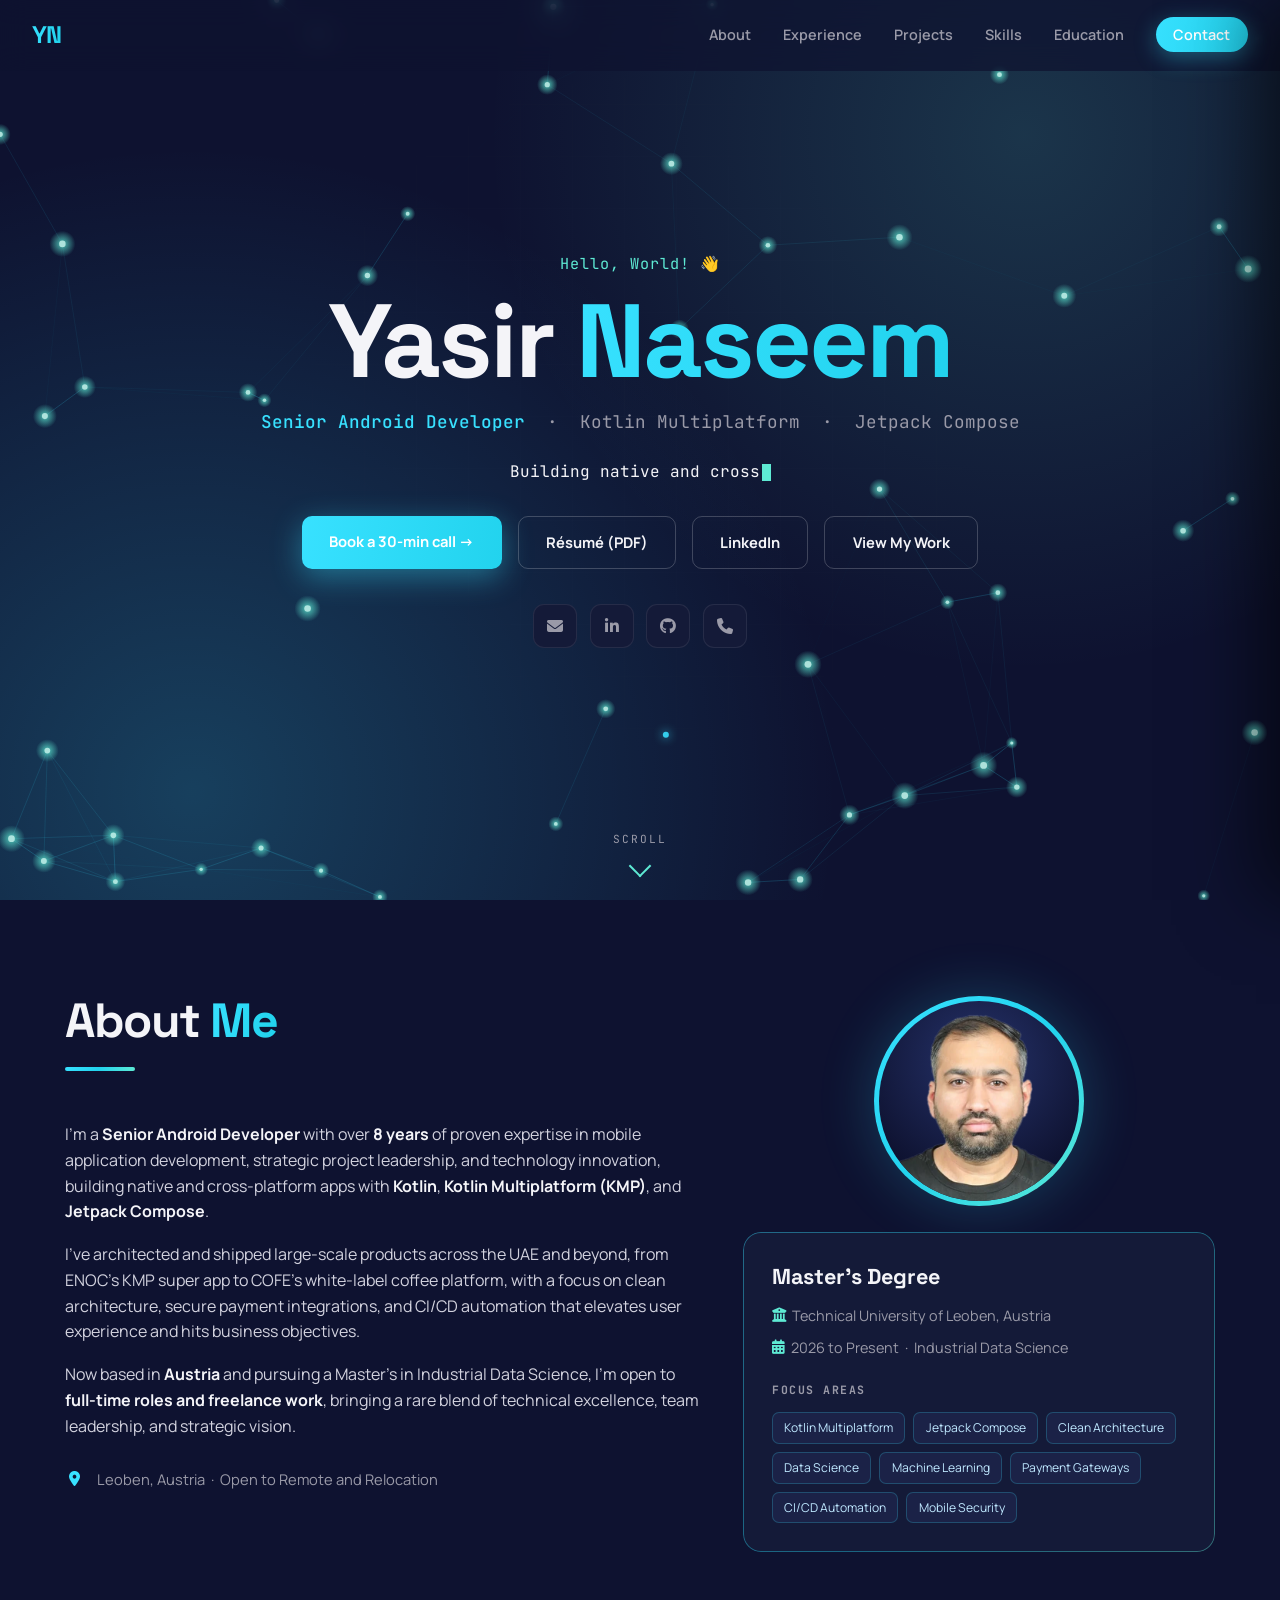
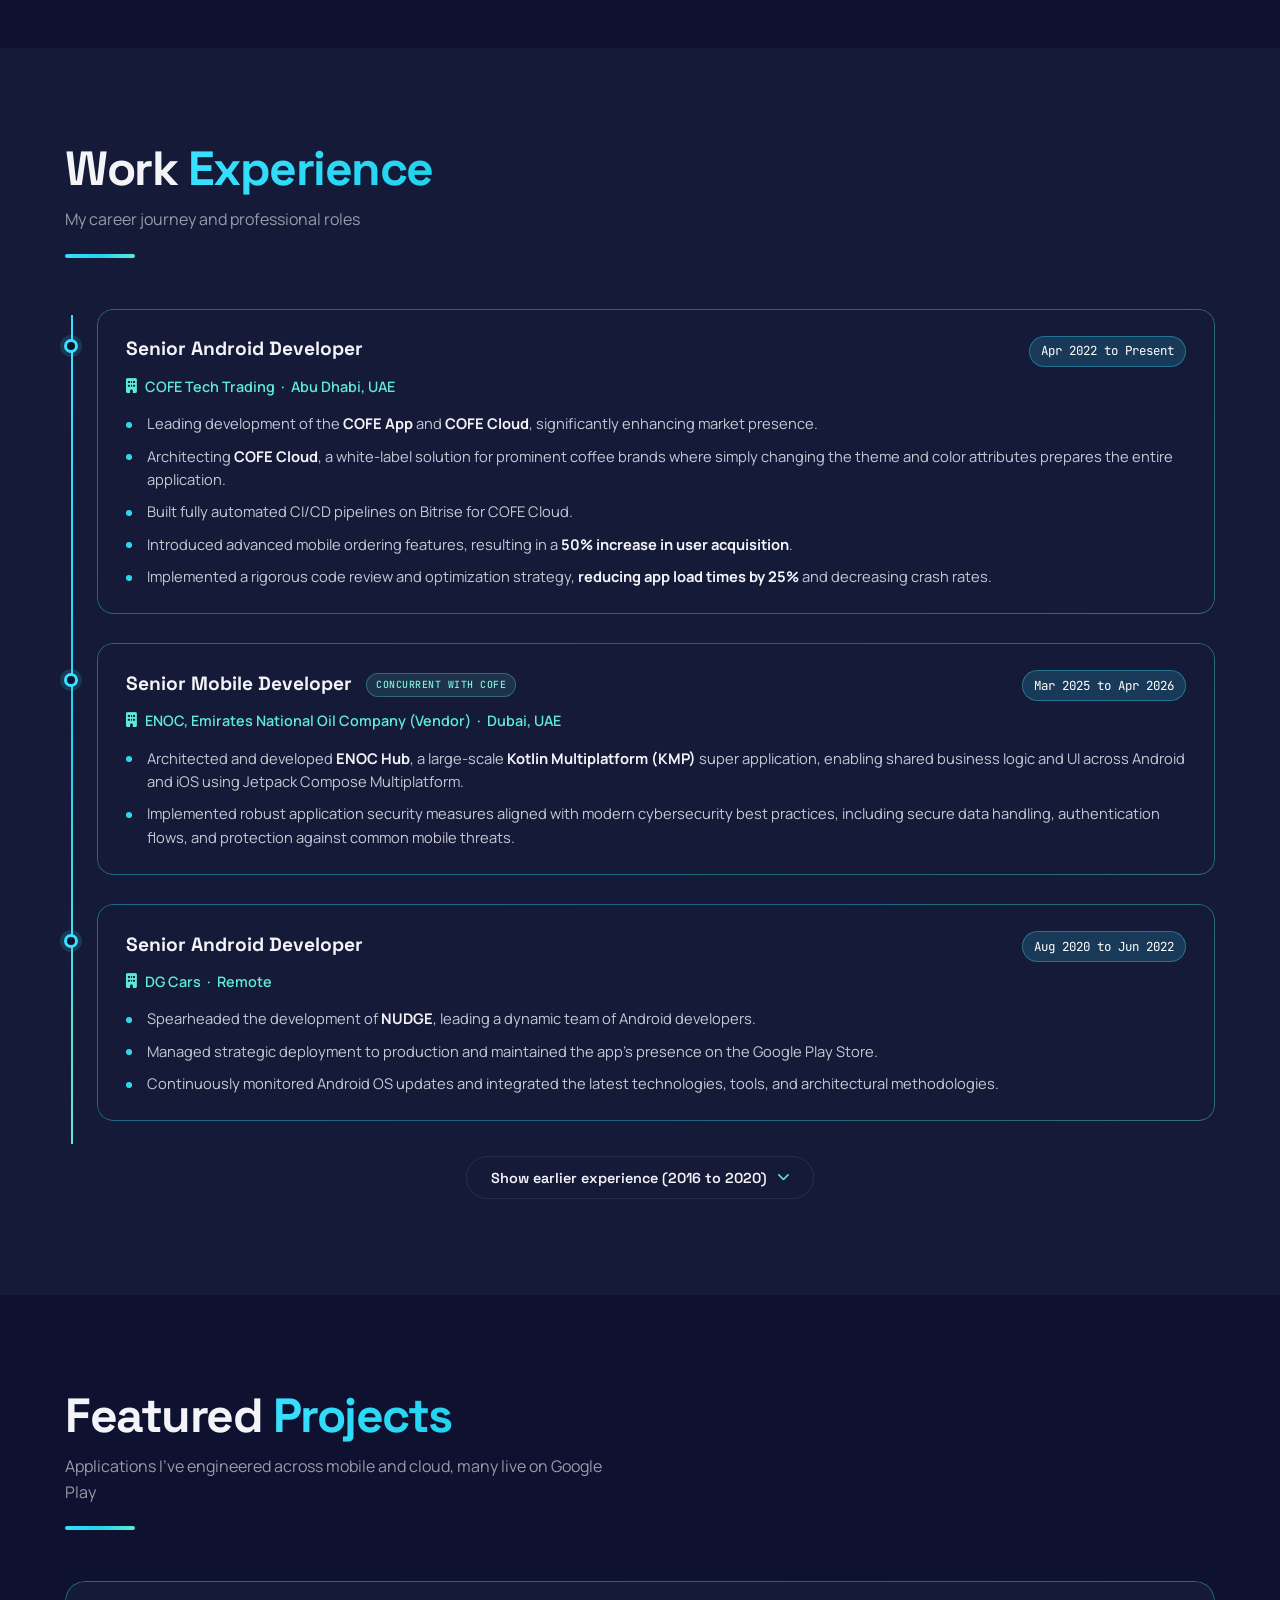
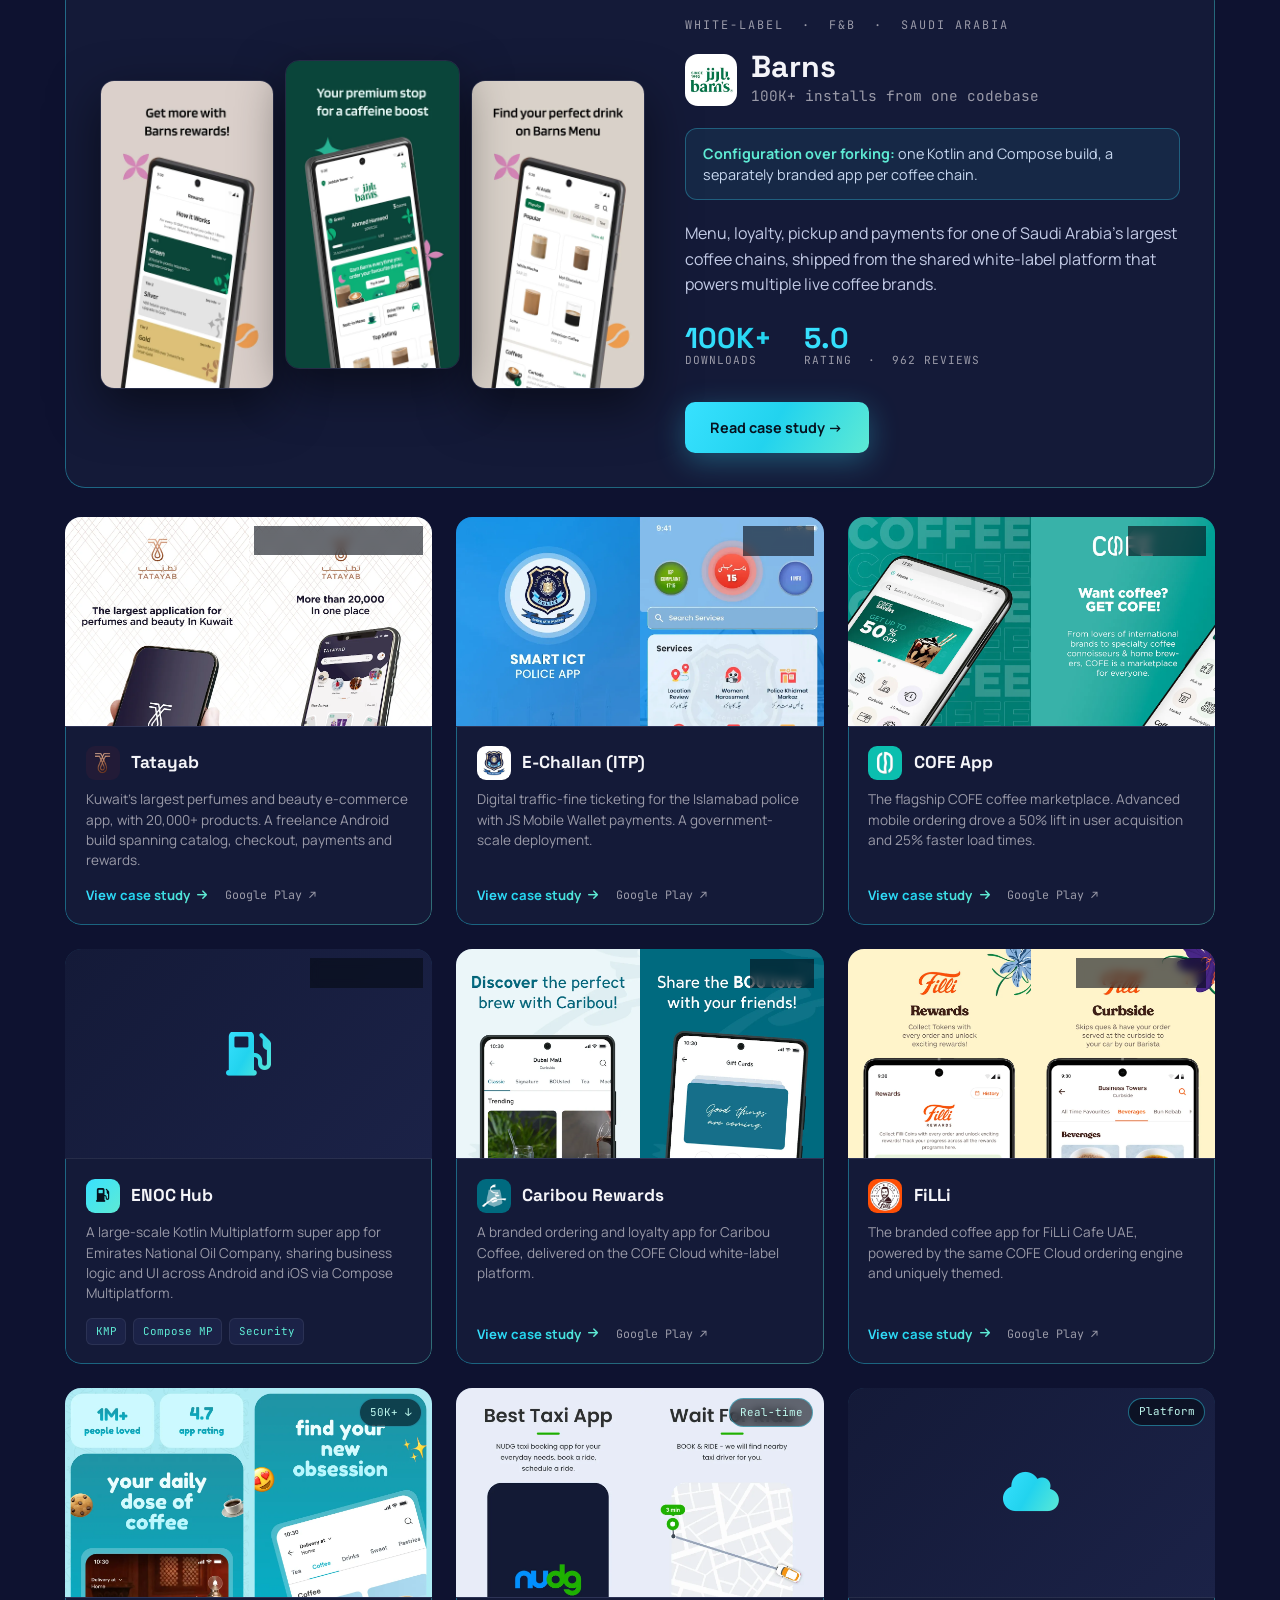
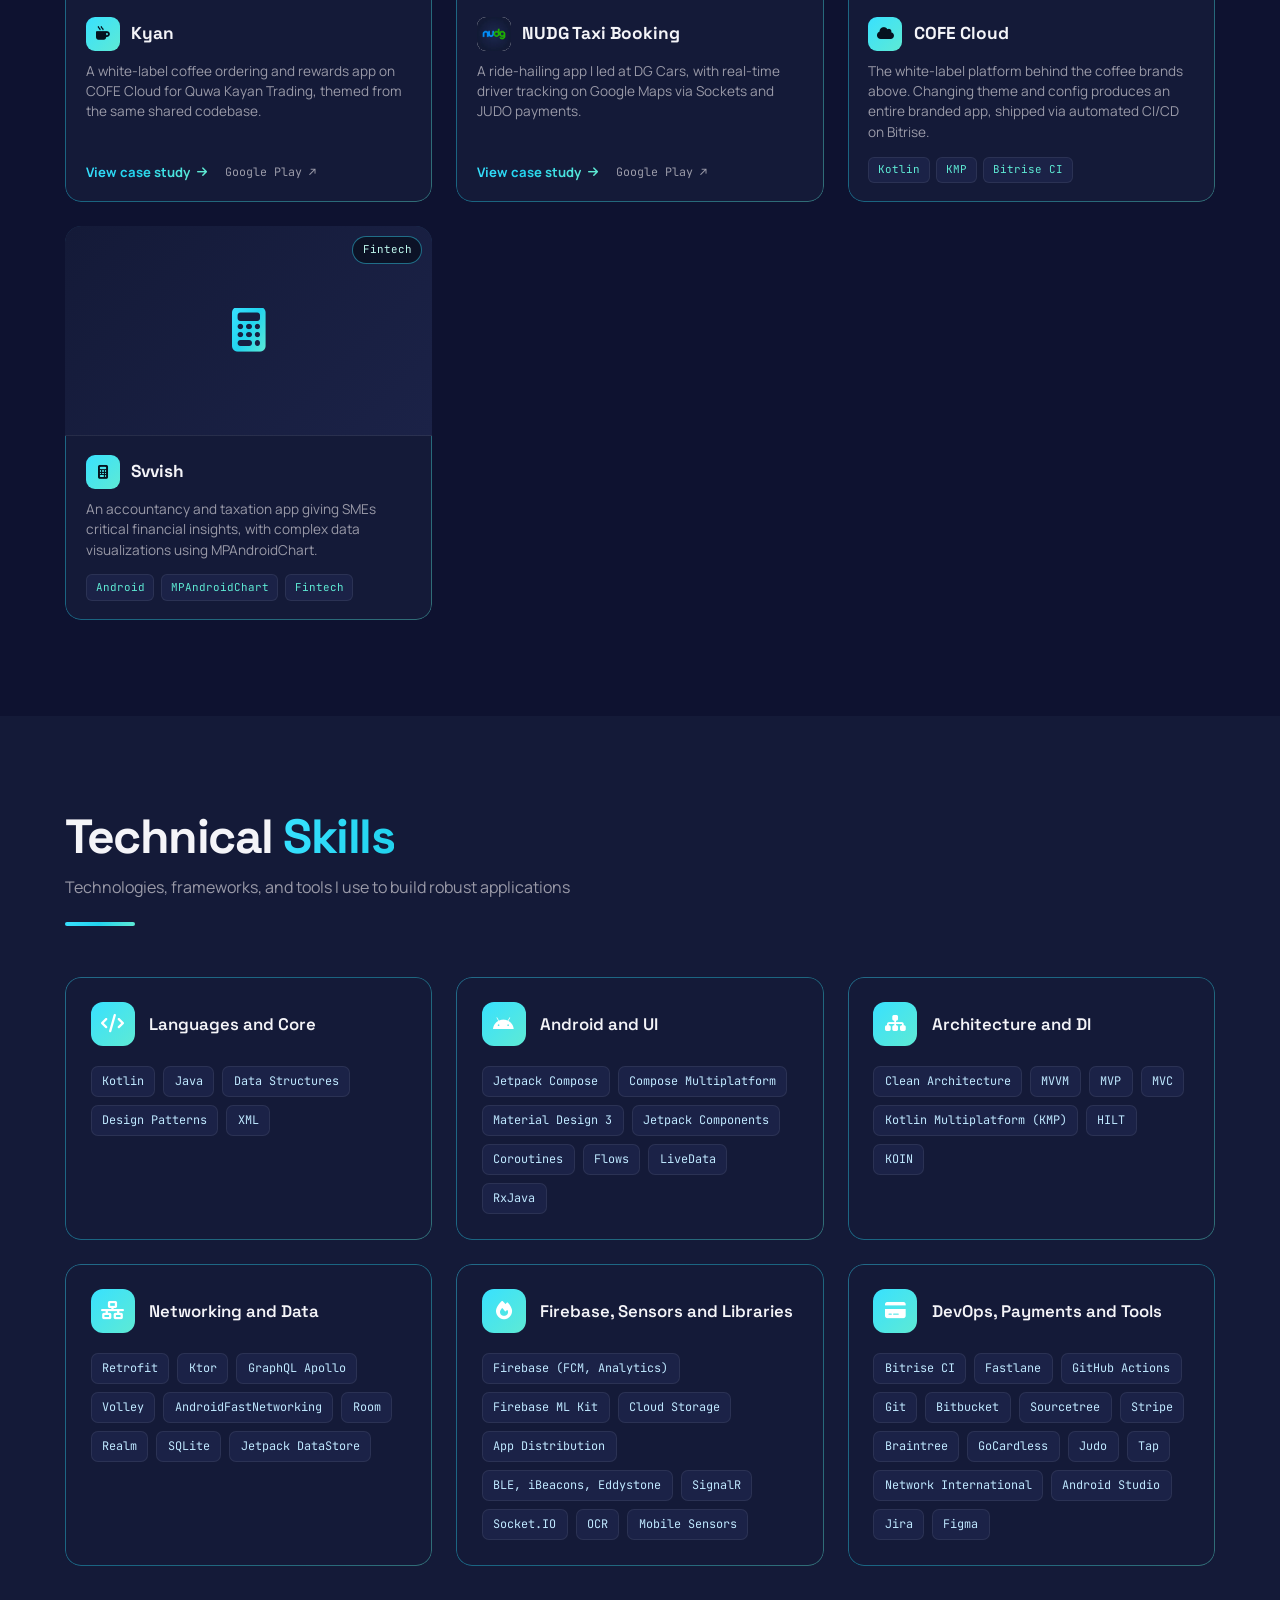
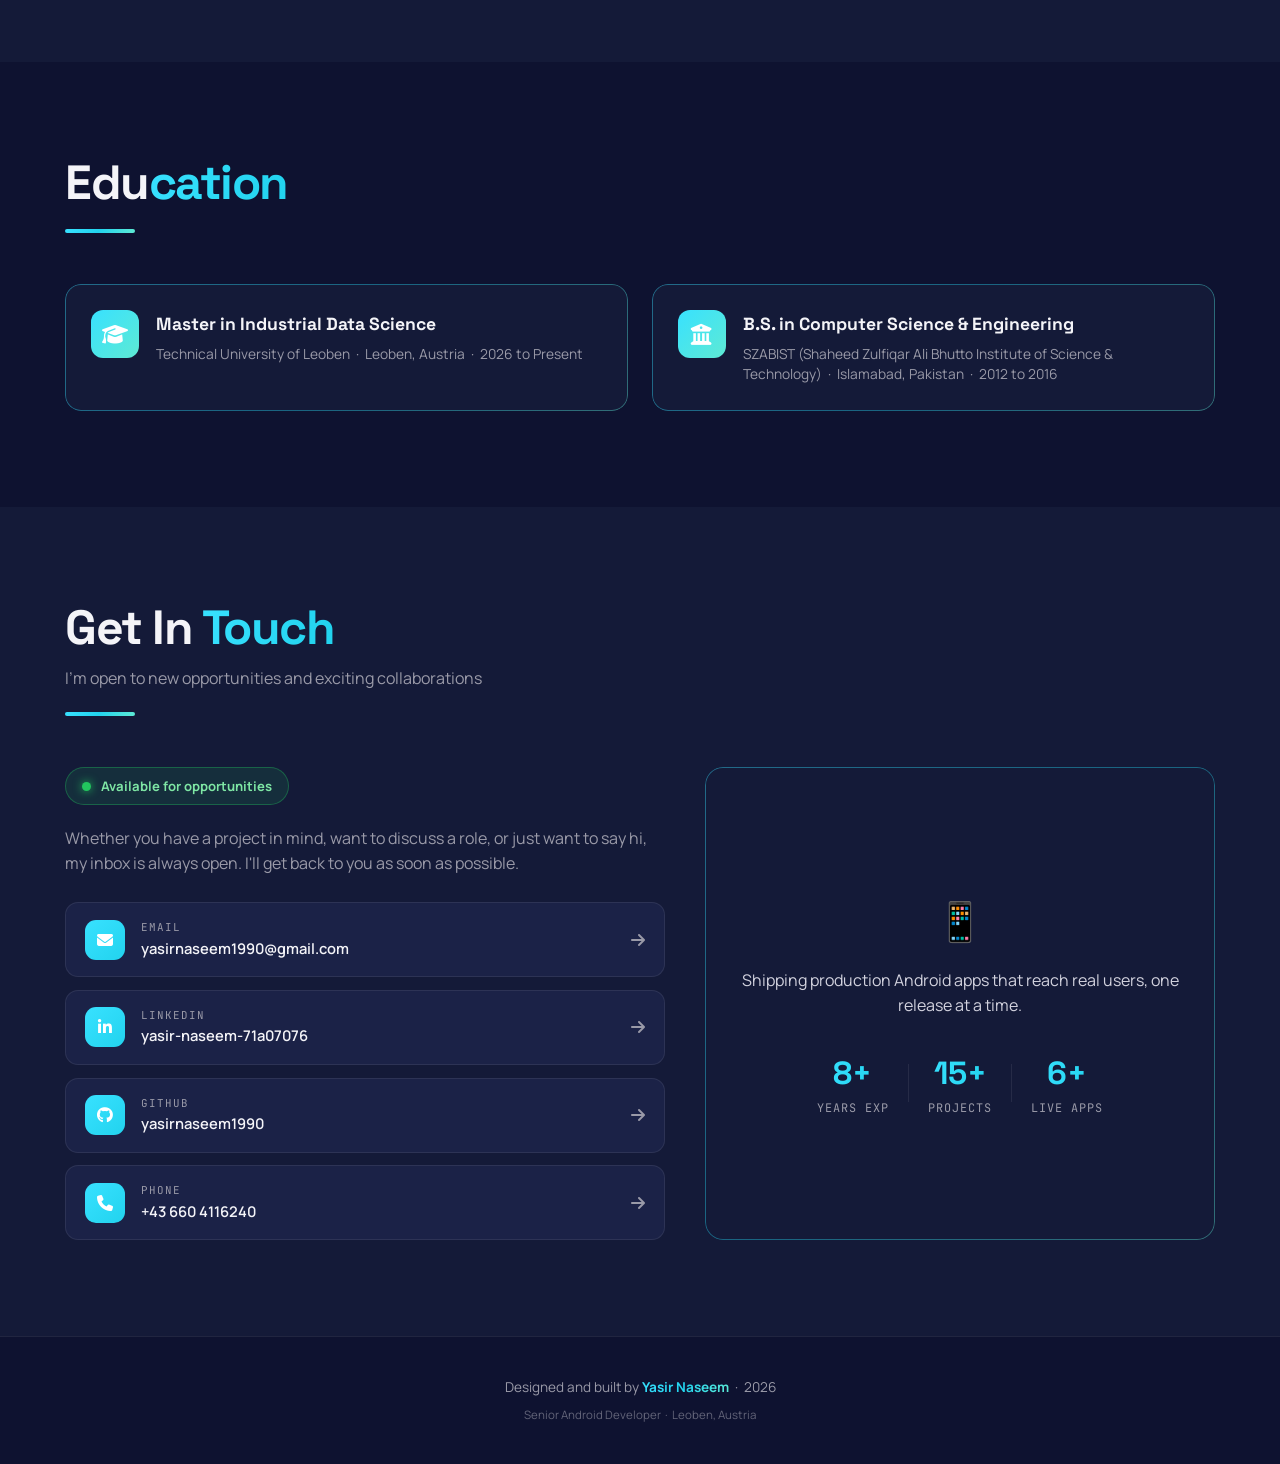
==== commit 61eb2500: "Add files via upload" ====
--- a/index.html
+++ b/index.html
@@ -350,20 +350,17 @@
 <!-- ══ ABOUT ══ -->
 <section id="about">
     <div class="wrap">
-        <div class="sec-head reveal">
-            <h2 class="sec-title">About <span class="grad-text">Me</span></h2>
-            <div class="sec-line"></div>
-        </div>
         <div class="about-grid">
             <div class="about-text reveal">
+                <div class="sec-head">
+                    <h2 class="sec-title">About <span class="grad-text">Me</span></h2>
+                    <div class="sec-line"></div>
+                </div>
                 <p>I'm a <strong>Senior Android Developer</strong> with over <strong>8 years</strong> of proven expertise in mobile application development, strategic project leadership, and technology innovation, building native and cross-platform apps with <strong>Kotlin</strong>, <strong>Kotlin Multiplatform (KMP)</strong>, and <strong>Jetpack Compose</strong>.</p>
                 <p>I've architected and shipped large-scale products across the UAE and beyond, from ENOC's KMP super app to COFE's white-label coffee platform, with a focus on clean architecture, secure payment integrations, and CI/CD automation that elevates user experience and hits business objectives.</p>
                 <p>Now based in <strong>Austria</strong> and pursuing a Master's in Industrial Data Science, I'm open to <strong>full-time roles and freelance work</strong>, bringing a rare blend of technical excellence, team leadership, and strategic vision.</p>
                 <div class="about-meta">
                     <div class="meta-row"><i class="fas fa-map-marker-alt"></i><span>Leoben, Austria &nbsp;·&nbsp; Open to Remote and Relocation</span></div>
-                    <div class="meta-row"><i class="fas fa-envelope"></i><a href="mailto:yasirnaseem1990@gmail.com">yasirnaseem1990@gmail.com</a></div>
-                    <div class="meta-row"><i class="fas fa-phone"></i><a href="tel:+436604116240">+43 660 4116240</a></div>
-                    <div class="meta-row"><i class="fab fa-github"></i><a href="https://github.com/yasirnaseem1990" target="_blank">github.com/yasirnaseem1990</a></div>
                 </div>
             </div>
             <div class="about-side reveal d2">
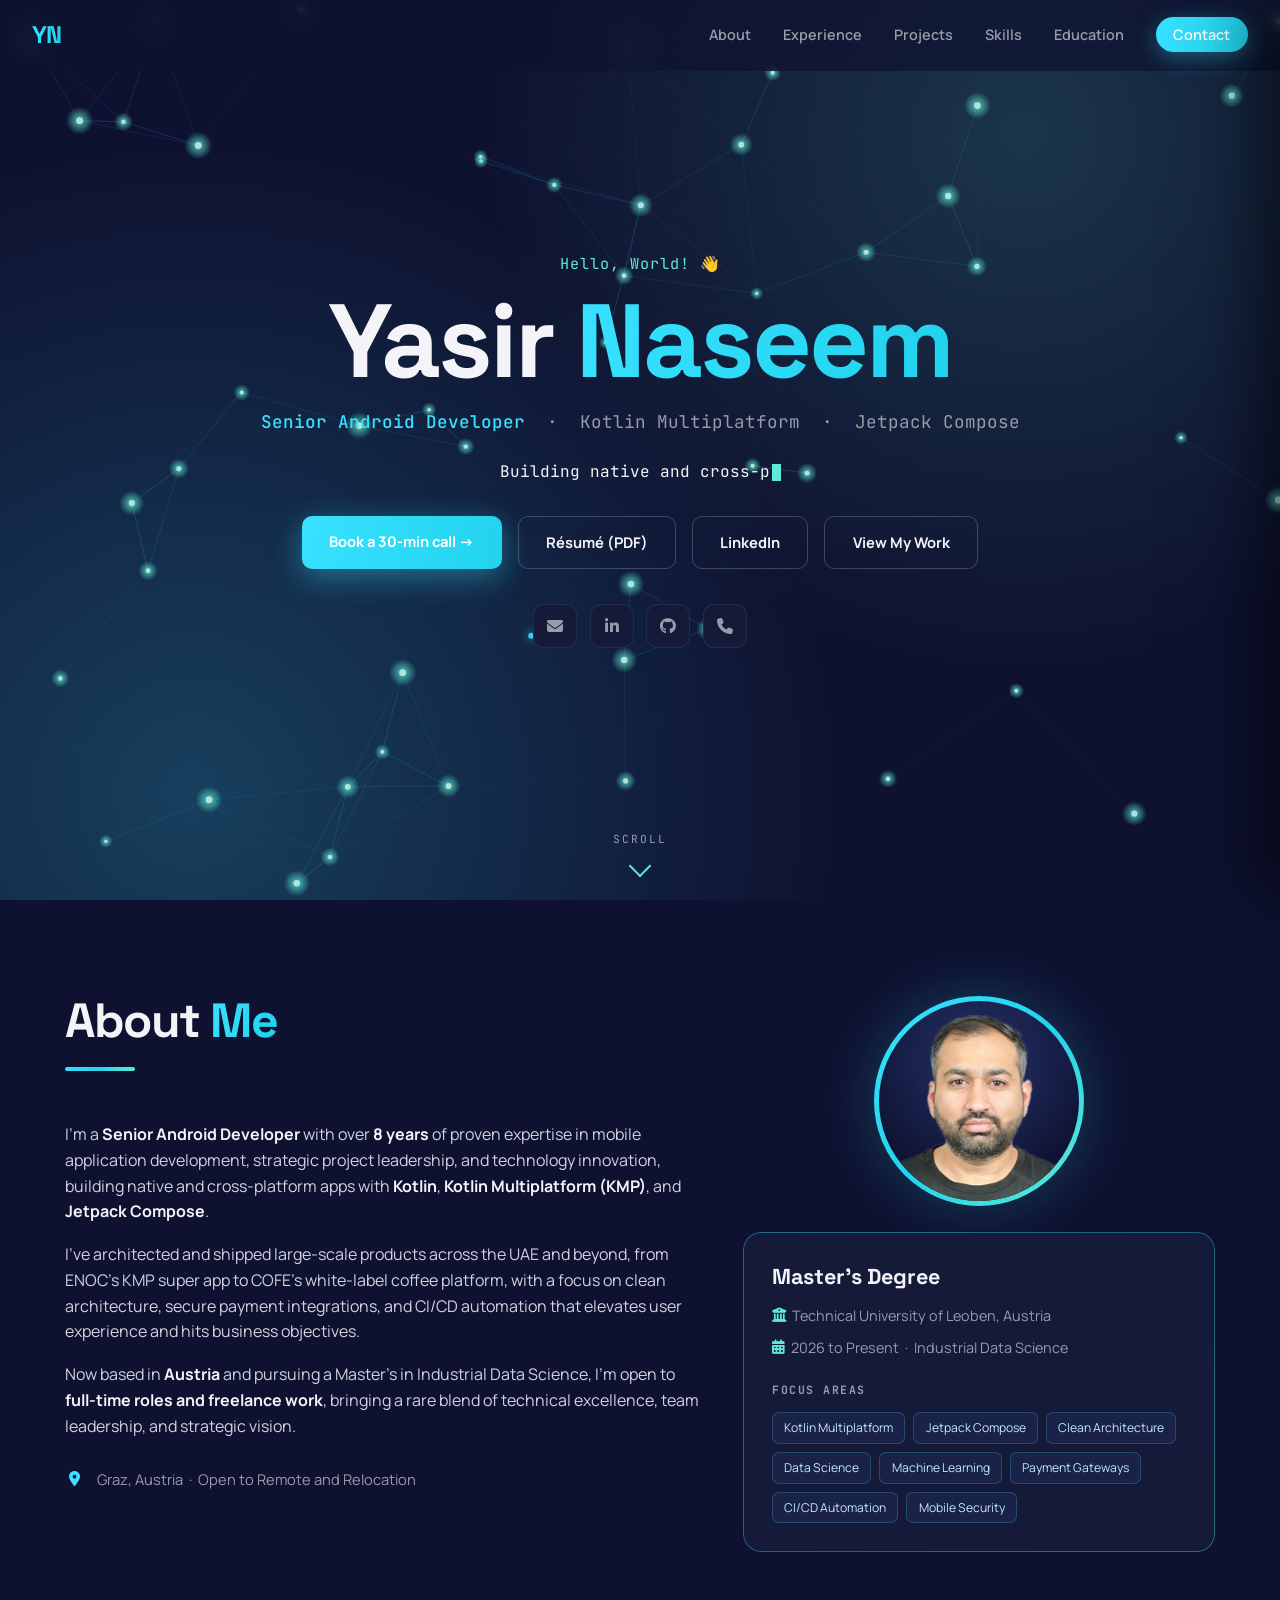
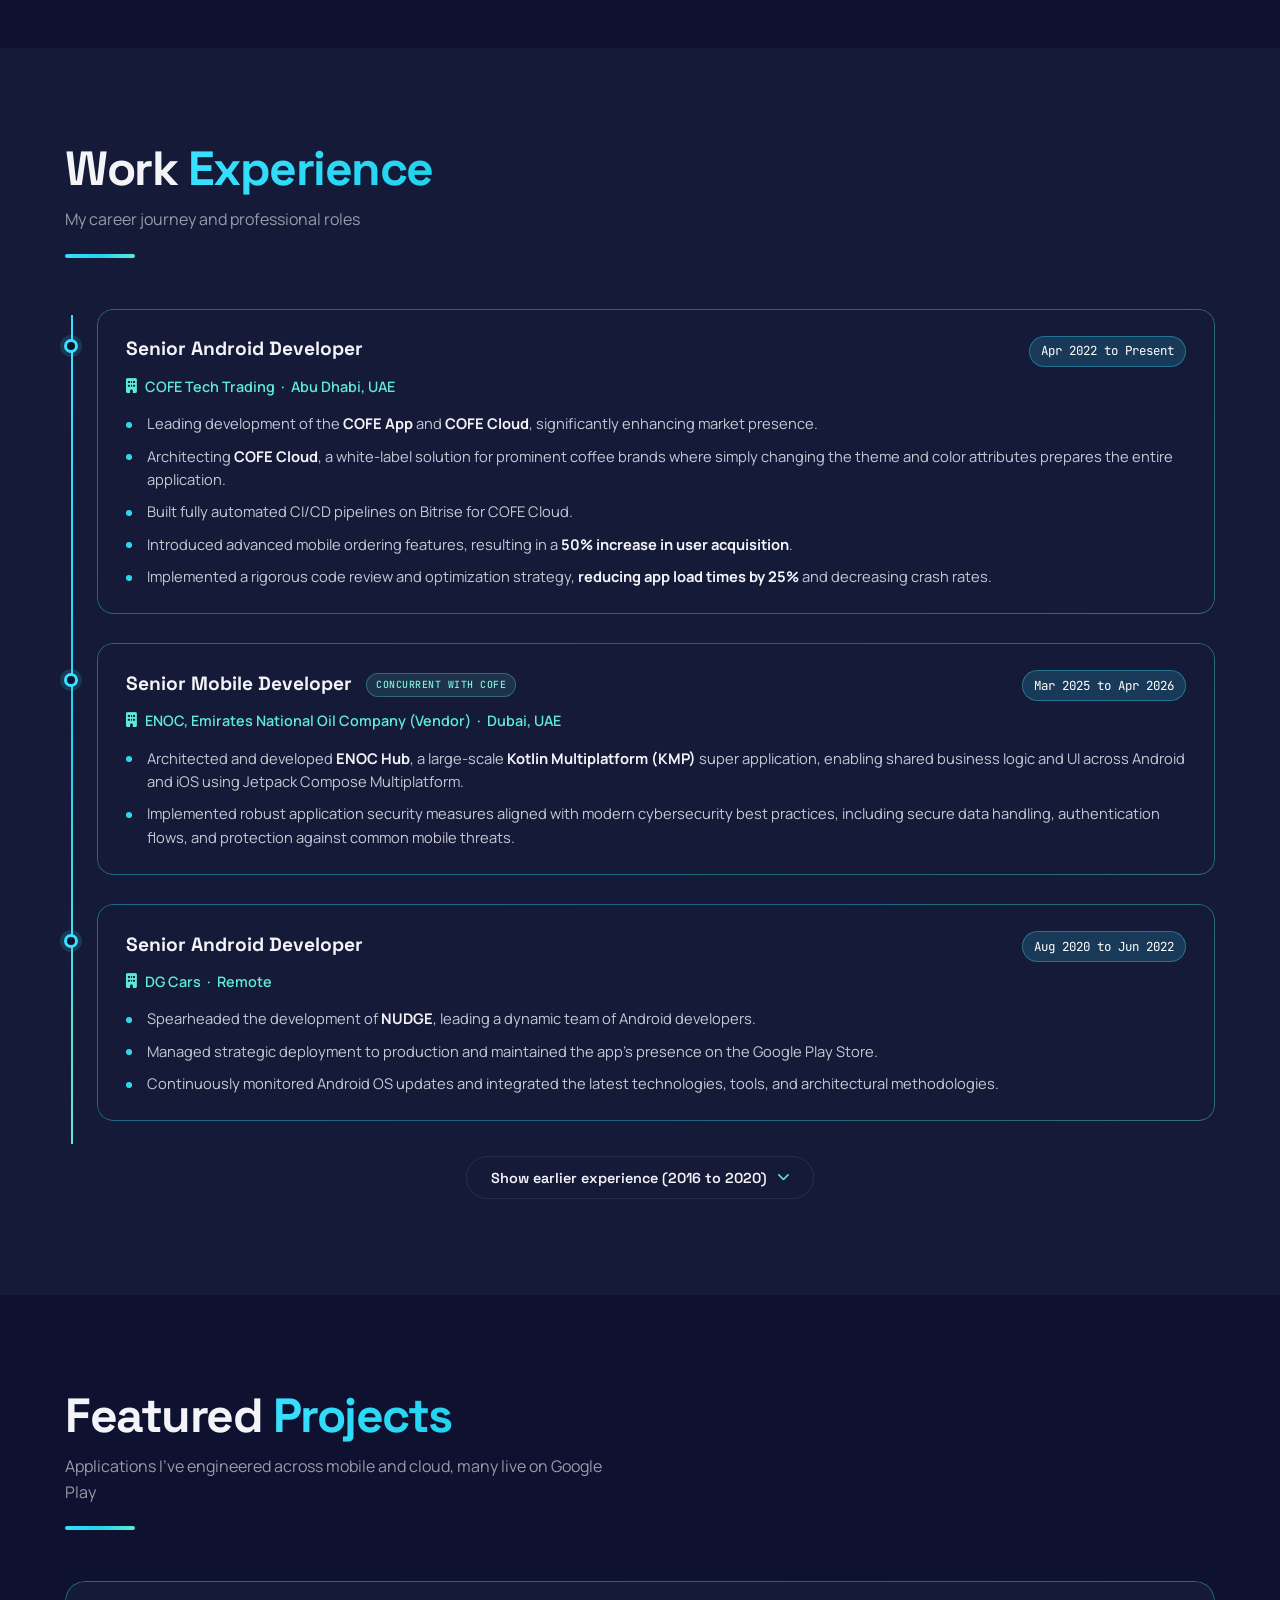
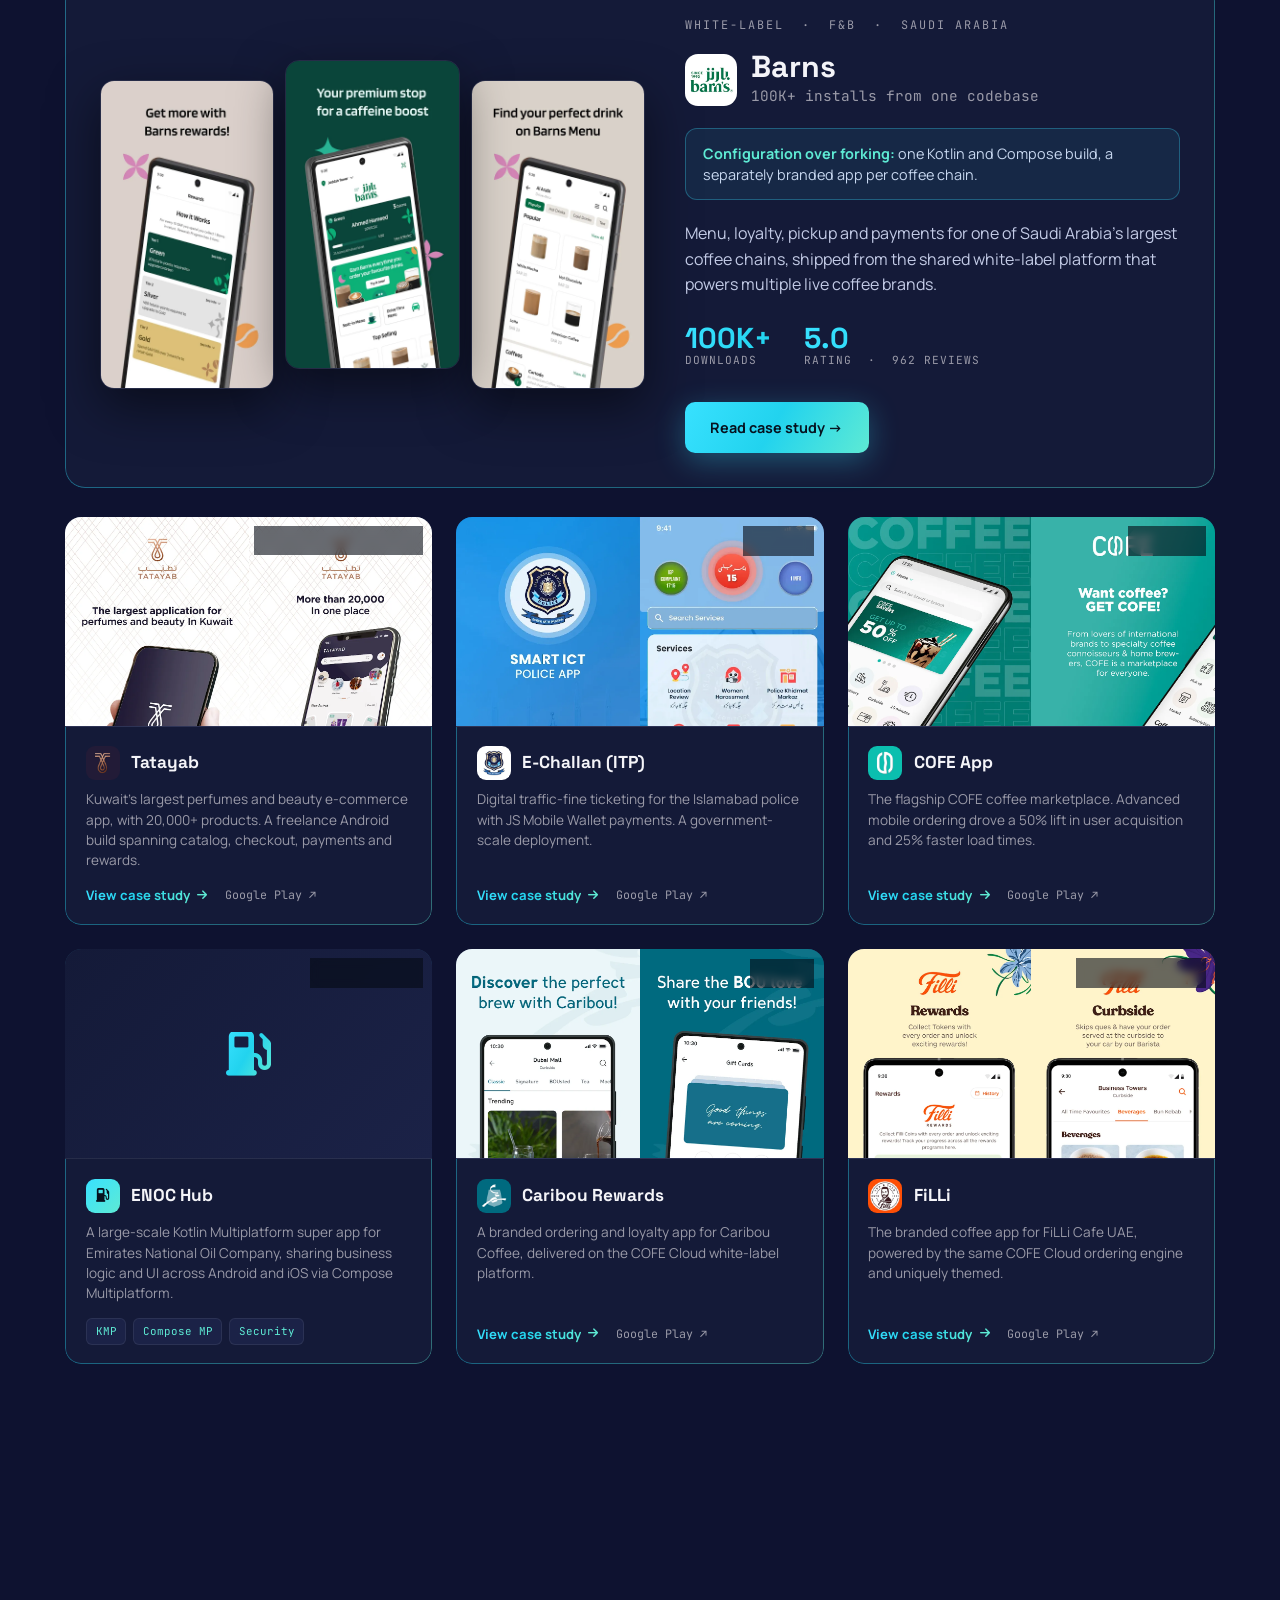
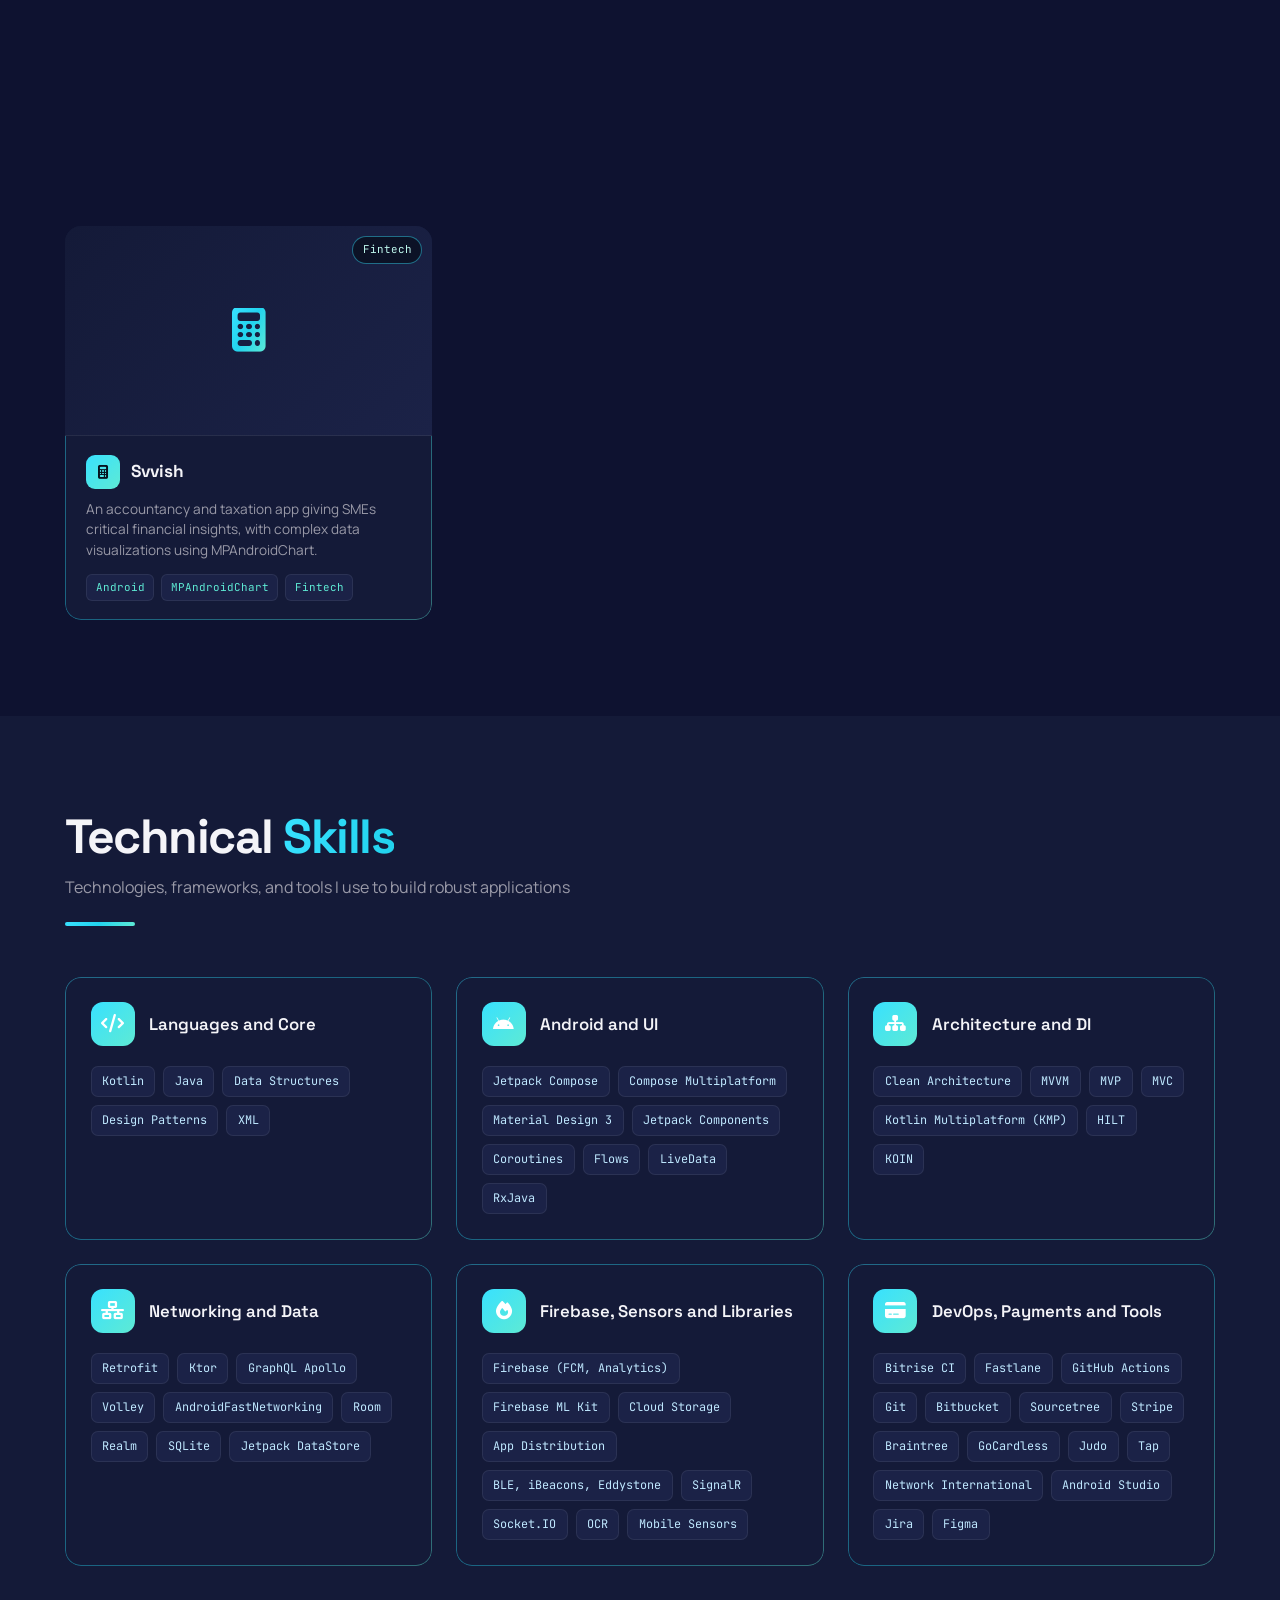
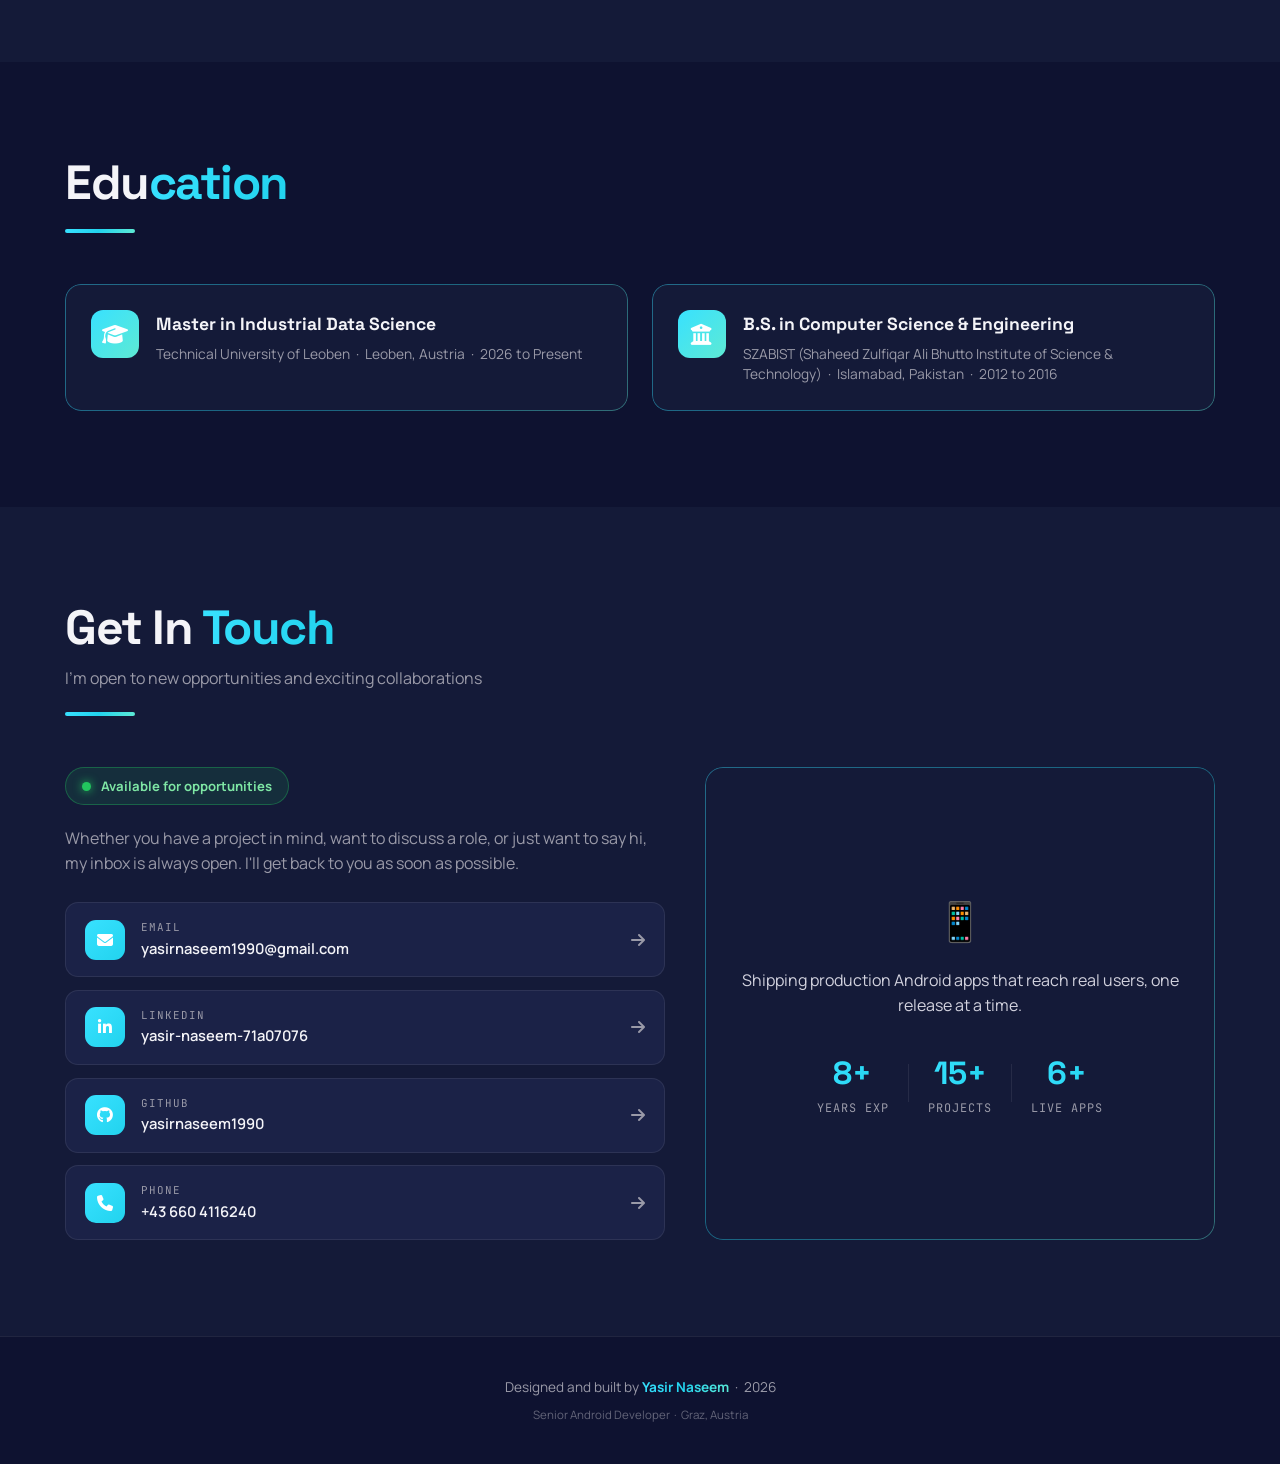
==== commit 5bc9e5ce: "Update index.html" ====
--- a/index.html
+++ b/index.html
@@ -332,7 +332,7 @@
         <p class="hero-tagline"><b>Senior Android Developer</b> &nbsp;·&nbsp; Kotlin Multiplatform &nbsp;·&nbsp; Jetpack Compose</p>
         <div class="hero-typing"><span id="typed"></span><span class="cursor"></span></div>
         <div class="hero-btns">
-            <a href="https://calendly.com/yasirnaseem" target="_blank" rel="noopener" class="btn-primary">Book a 30-min call →</a>
+            <a href="https://calendly.com/yasirnaseem/30min" target="_blank" rel="noopener" class="btn-primary">Book a 30-min call →</a>
             <a href="assets/Yasir-Naseem-Resume.pdf" target="_blank" class="btn-outline">Résumé (PDF)</a>
             <a href="https://www.linkedin.com/in/yasir-naseem-71a07076/" target="_blank" rel="noopener" class="btn-outline">LinkedIn</a>
             <a href="#projects" class="btn-outline">View My Work</a>
@@ -360,7 +360,7 @@
                 <p>I've architected and shipped large-scale products across the UAE and beyond, from ENOC's KMP super app to COFE's white-label coffee platform, with a focus on clean architecture, secure payment integrations, and CI/CD automation that elevates user experience and hits business objectives.</p>
                 <p>Now based in <strong>Austria</strong> and pursuing a Master's in Industrial Data Science, I'm open to <strong>full-time roles and freelance work</strong>, bringing a rare blend of technical excellence, team leadership, and strategic vision.</p>
                 <div class="about-meta">
-                    <div class="meta-row"><i class="fas fa-map-marker-alt"></i><span>Leoben, Austria &nbsp;·&nbsp; Open to Remote and Relocation</span></div>
+                    <div class="meta-row"><i class="fas fa-map-marker-alt"></i><span>Graz, Austria &nbsp;·&nbsp; Open to Remote and Relocation</span></div>
                 </div>
             </div>
             <div class="about-side reveal d2">
@@ -780,7 +780,7 @@
 <!-- ══ FOOTER ══ -->
 <footer>
     <p>Designed and built by <span>Yasir Naseem</span> &nbsp;·&nbsp; 2026</p>
-    <p style="margin-top:.4rem;font-size:.72rem;opacity:.6">Senior Android Developer &nbsp;·&nbsp; Leoben, Austria</p>
+    <p style="margin-top:.4rem;font-size:.72rem;opacity:.6">Senior Android Developer &nbsp;·&nbsp; Graz, Austria</p>
 </footer>
 
 <script>
